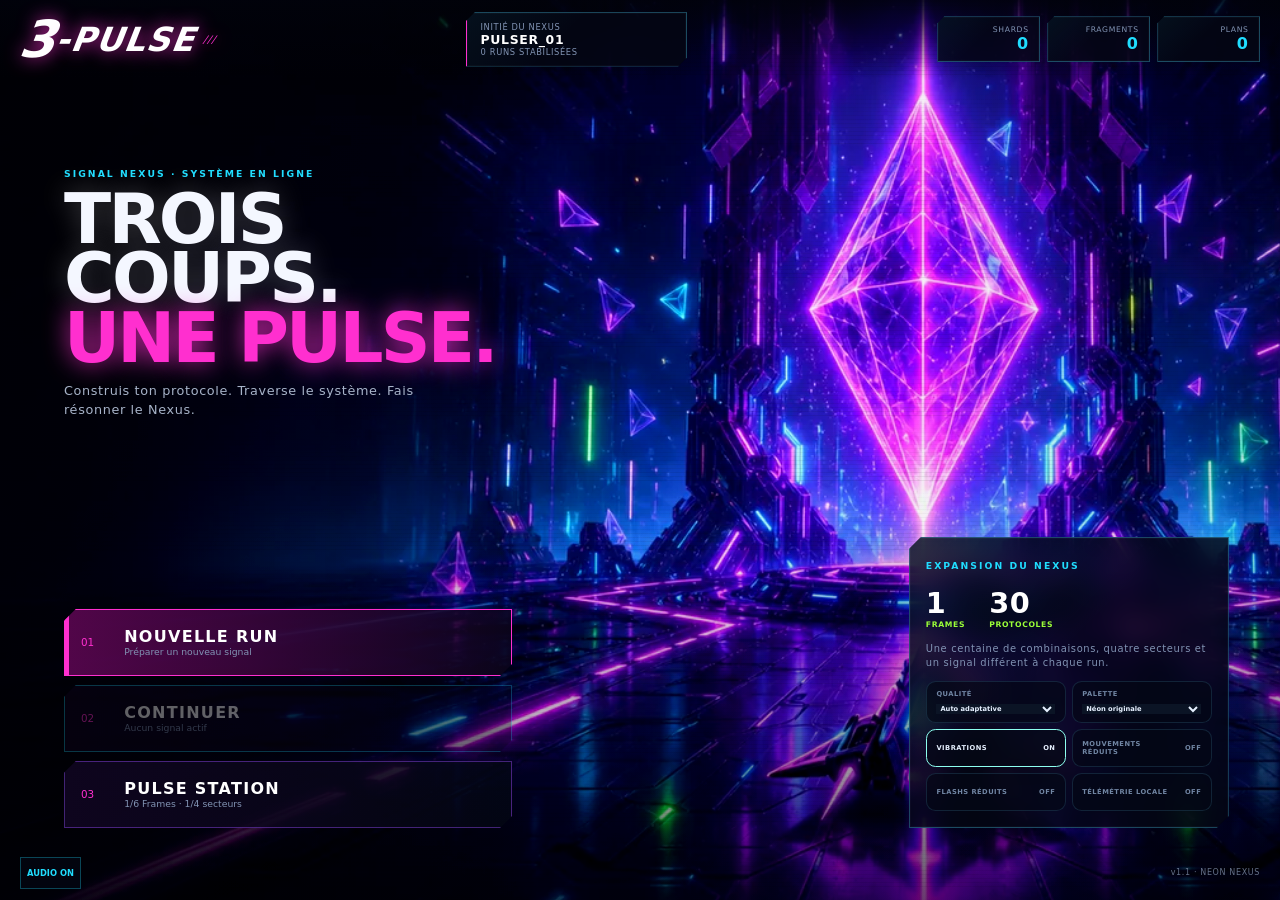
==== index.html @ d47b535e "Deploy from tripulse@80c9ade607ee4b40f01978fc0d1cb08a2b589aee Wfontesd/tripulse@80c9ade607ee4b40f019" ====
<!doctype html>
<html lang="fr">
  <head>
    <meta charset="UTF-8" />
    <meta name="viewport" content="width=device-width, initial-scale=1.0, viewport-fit=cover" />
    <meta name="theme-color" content="#05060f" />
    <meta
      name="description"
      content="3-PULSE, roguelite Match-3 néon où chaque troisième mouvement déclenche une Pulse."
    />
    <link rel="manifest" href="./manifest.webmanifest" />
    <link rel="icon" href="./icons/icon.svg" type="image/svg+xml" />
    <link rel="apple-touch-icon" href="./icons/icon-192.png" />
    <title>3-PULSE</title>
    <style>
      html,
      body {
        margin: 0;
        height: 100%;
        overflow: hidden;
        background: #05060f;
      }
      #app {
        position: fixed;
        inset: 0;
      }
      #app canvas {
        display: block;
      }
      #ui {
        position: fixed;
        inset: 0;
        pointer-events: none;
      }
    </style>
    <script type="module" crossorigin src="./assets/index-xqBdOG-5.js"></script>
    <link rel="stylesheet" crossorigin href="./assets/index-B4pu7iso.css">
  </head>
  <body>
    <div id="app"></div>
    <div id="ui"></div>
  </body>
</html>
---- assets/index-B4pu7iso.css ----
.game-shell{color:#e6f0ff;text-align:center;-webkit-user-select:none;user-select:none;pointer-events:none;flex-direction:column;align-items:center;font-family:Inter,ui-sans-serif,system-ui,sans-serif;display:flex;position:absolute;inset:0}.game-shell:before{z-index:1;background:radial-gradient(circle at 50% 45%, color-mix(in srgb, var(--frame-accent) 18%, transparent), transparent 42%), conic-gradient(from 0deg at 50% 50%, transparent, color-mix(in srgb, var(--frame-accent) 9%, transparent), transparent);content:"";opacity:0;pointer-events:none;position:absolute;inset:0}.game-shell--overdrive:before{opacity:1;animation:4s linear infinite overdrive-field}.game-shell--guardian:after{z-index:1;content:"";pointer-events:none;border:1px solid #ff2fa81f;border-radius:50%;width:min(70vw,48rem);height:min(70vw,48rem);position:absolute;top:50%;left:50%;transform:translate(-50%,-50%);box-shadow:0 0 80px #ff2fa81f,inset 0 0 80px #ff2fa80f}@keyframes overdrive-field{to{transform:rotate(360deg)scale(1.05)}}.game-title{z-index:2;position:absolute;top:clamp(1rem,3vh,2.5rem);right:2rem}.game-title h1{letter-spacing:.24em;text-shadow:0 0 18px #18c8ff,0 0 42px #ff2fa8;margin:0;font-size:clamp(1.65rem,4.2vw,2.8rem)}.game-title p{color:#8aa0c0;letter-spacing:.2em;margin:.35rem 0 0;font-size:clamp(.65rem,1.7vw,.85rem)}.sector-kicker{color:#18c8ff;letter-spacing:.24em;margin-bottom:.2rem;font-size:.58rem;font-weight:700}.game-hud,.game-feedback,.element-legend,.build-panel{z-index:3}.game-hud{box-sizing:border-box;-webkit-backdrop-filter:blur(12px);backdrop-filter:blur(12px);background:#050816c7;border:1px solid #63d2ff3d;border-radius:.9rem;width:min(22rem,100vw - 2.5rem);padding:.7rem .85rem;position:absolute;top:1.25rem;left:1.25rem;box-shadow:0 0 30px #18c8ff14}.run-strip,.submetric-row,.build-panel__title,.overdrive-row{justify-content:space-between;align-items:center;display:flex}.run-strip{color:#8dffef;letter-spacing:.08em;margin-bottom:.55rem;font-size:.58rem;font-weight:800}.metric-grid{grid-template-columns:repeat(3,minmax(0,1fr));gap:.5rem;display:grid}.metric>div,.submetric-row,.overdrive-row{color:#7186a4;letter-spacing:.12em;font-size:.58rem}.metric strong{color:#f4f8ff;font-variant-numeric:tabular-nums;margin-top:.15rem;font-size:clamp(1rem,3vw,1.35rem);display:block}.progress-track{background:#8aa0c02e;border-radius:999px;height:.3rem;margin-top:.45rem;overflow:hidden}.progress-track>div,.overdrive-track>div{border-radius:inherit;height:100%;transition:width .18s ease-out}.charge-bar>div{background:linear-gradient(90deg,#18c8ff,#8dff2f);box-shadow:0 0 16px #18c8ff}.xp-bar{height:.16rem;margin-top:.25rem}.xp-bar>div{background:#bc74ff}.submetric-row{margin-top:.45rem}.overdrive-row{gap:.5rem;margin-top:.45rem}.overdrive-row strong{color:#ff62be;text-align:right;min-width:1.7rem}.overdrive-track{background:#8aa0c02e;border-radius:999px;flex:1;height:.22rem;overflow:hidden}.overdrive-track>div{background:linear-gradient(90deg,#ff2fa8,#ffb12f);box-shadow:0 0 10px #ff2fa8}.pulse-dots{justify-content:flex-end;gap:.35rem;margin-top:.45rem;display:flex}.pulse-dot{background:#8aa0c038;border-radius:999px;width:1.7rem;height:.18rem}.pulse-dot--active{background:#8dffef;box-shadow:0 0 10px #18c8ff}.audio-toggle{color:#7186a4;font:inherit;letter-spacing:.14em;cursor:pointer;pointer-events:auto;background:0 0;border:0;margin:.35rem 0 0 auto;font-size:.58rem;font-weight:700;display:block}.frame-runtime{border-top:1px solid color-mix(in srgb, var(--frame-accent) 28%, transparent);text-align:left;justify-content:space-between;align-items:center;gap:.5rem;margin-top:.5rem;padding-top:.45rem;display:flex}.frame-runtime>div{gap:.12rem;display:grid}.frame-runtime strong{color:var(--frame-accent);letter-spacing:.1em;text-transform:uppercase;font-size:.62rem}.frame-runtime span{color:#7186a4;font-size:.52rem}.frame-runtime button{border:1px solid var(--frame-accent);background:color-mix(in srgb, var(--frame-accent) 10%, transparent);color:#e6f0ff;min-height:2rem;font:inherit;cursor:pointer;pointer-events:auto;border-radius:.5rem;padding:.35rem .55rem;font-size:.52rem;font-weight:800}.frame-runtime button:disabled{color:#596982;cursor:not-allowed;border-color:#7186a433}.build-panel{color:#7186a4;letter-spacing:.08em;text-align:left;-webkit-backdrop-filter:blur(8px);backdrop-filter:blur(8px);background:#05081694;border:1px solid #ff2fa82e;border-radius:.7rem;width:11.5rem;padding:.65rem .8rem;font-size:.58rem;position:absolute;top:9.5rem;right:1.25rem}.build-panel__title{color:#ff62be;font-weight:800}.build-panel p{margin:.55rem 0 0}.build-panel ul{gap:.3rem;max-height:9rem;margin:.55rem 0 0;padding:0;list-style:none;display:grid;overflow:auto}.build-panel li{color:#a9bbd5;text-transform:capitalize;justify-content:space-between;gap:.3rem;display:flex}.element-legend{color:#7186a4;letter-spacing:.08em;text-align:left;-webkit-backdrop-filter:blur(8px);backdrop-filter:blur(8px);background:#05081694;border:1px solid #63d2ff26;border-radius:.7rem;grid-template-columns:repeat(2,auto);gap:.35rem .8rem;padding:.65rem .8rem;font-size:.58rem;display:grid;position:absolute;bottom:1.1rem;right:1.25rem}.element-legend span{align-items:center;gap:.35rem;display:flex}.element-legend i{border-radius:50%;width:.42rem;height:.42rem;box-shadow:0 0 8px}.element-legend b{color:#e6f0ff;text-align:center;min-width:.8rem;font-size:.72rem;display:none}.color-mode--symbols .element-legend i{display:none}.color-mode--symbols .element-legend b{display:inline}.game-feedback{box-sizing:border-box;color:#a9bbd5;letter-spacing:.02em;background:#0508168c;border-radius:.8rem;width:min(90vw,34rem);padding:.75rem 1rem;font-weight:500;position:absolute;bottom:clamp(1.25rem,4vh,3rem)}.game-feedback--terminal{color:#8dff2f;letter-spacing:.08em;background:#070a1beb;font-weight:700}.game-feedback button{color:#e6f0ff;font:inherit;cursor:pointer;pointer-events:auto;background:#18c8ff1f;border:1px solid #18c8ff;border-radius:999px;margin-top:.7rem;padding:.65rem 1.1rem;font-weight:700}.protocol-overlay{z-index:10;pointer-events:auto;background:radial-gradient(circle,#140d30bd,#02040ef0);place-items:center;padding:1.25rem;display:grid;position:absolute;inset:0}.protocol-picker{width:min(58rem,94vw)}.protocol-picker__kicker{color:#8dff2f;letter-spacing:.22em;font-size:.65rem;font-weight:800}.protocol-picker h2{letter-spacing:.08em;text-shadow:0 0 24px #18c8ff80;margin:.45rem 0 0;font-size:clamp(1.8rem,5vw,3.2rem)}.protocol-picker>p{color:#8aa0c0;margin:.55rem 0 1.5rem}.protocol-grid{grid-template-columns:repeat(3,minmax(0,1fr));gap:1rem;display:grid}.protocol-card{color:#e6f0ff;min-height:15rem;font:inherit;text-align:left;cursor:pointer;background:linear-gradient(145deg,#0c1530f7,#070818f7);border:1px solid #18c8ff59;border-radius:1rem;flex-direction:column;align-items:flex-start;padding:1.15rem;transition:transform .16s,border-color .16s,box-shadow .16s;display:flex;position:relative;overflow:hidden}.protocol-card:hover,.protocol-card:focus-visible{border-color:#18c8ff;outline:none;transform:translateY(-.35rem);box-shadow:0 0 32px #18c8ff38}.protocol-card:disabled{color:#596982;cursor:not-allowed;filter:saturate(.25);opacity:.62;border-color:#7186a42e;transform:none}.protocol-card--rare,.protocol-card--legendary{border-color:#bc74ff9e}.protocol-card--legendary{background:linear-gradient(145deg,#361a30fa,#10091cfa)}.protocol-card__rarity{color:#18c8ff;letter-spacing:.2em;text-transform:uppercase;font-size:.58rem;font-weight:800}.protocol-card--rare .protocol-card__rarity,.protocol-card--legendary .protocol-card__rarity{color:#d59bff}.protocol-card>strong{margin-top:.75rem;font-size:1.15rem}.protocol-card__description{color:#b8c7dc;margin-top:.55rem;line-height:1.5}.protocol-card__tags{color:#7186a4;letter-spacing:.1em;text-transform:uppercase;margin-top:auto;padding-top:1rem;font-size:.62rem}.protocol-card__stack{color:#8dffef;letter-spacing:.12em;border-top:1px solid #8aa0c029;width:100%;margin-top:.55rem;padding-top:.55rem;font-size:.62rem;font-weight:800}.route-picker{width:min(48rem,94vw)}.route-line{justify-content:center;gap:.5rem;margin:0 auto 1.25rem;display:flex}.route-step{background:#8aa0c033;border-radius:999px;width:clamp(2rem,7vw,4.5rem);height:.22rem}.route-step--done{background:linear-gradient(90deg,#18c8ff,#8dff2f);box-shadow:0 0 12px #18c8ff8c}.route-grid{grid-template-columns:repeat(2,minmax(0,1fr))}.route-grid:has(>:only-child){grid-template-columns:minmax(16rem,25rem);justify-content:center}.route-card{min-height:13rem}.route-card--elite,.route-card--guardian{background:radial-gradient(circle at 90% 10%,#ff2fa82e,#0000 35%),linear-gradient(145deg,#250f2afa,#070818fa);border-color:#ff2fa8a6}.route-card--event{border-color:#bc74ff9e}.route-card--shop{border-color:#ffb12f9e}.route-card__danger{color:#ff76b9;letter-spacing:.04em;margin-top:.8rem;font-size:.68rem;font-weight:700}.utility-picker{width:min(58rem,94vw)}.utility-card{min-height:11rem}.shop-grid{grid-template-columns:repeat(4,minmax(0,1fr))}.renderer-backend{color:#4a5a75;font-size:.65rem;position:absolute;bottom:.4rem;right:.75rem}.hub-shell{z-index:20;box-sizing:border-box;color:#e6f0ff;pointer-events:auto;background:radial-gradient(circle at 15% 10%,#18c8ff1f,#0000 30%),radial-gradient(circle at 85% 20%,#ff2fa81f,#0000 32%),linear-gradient(145deg,#030712,#09051a 68%,#04111b);padding:clamp(1.25rem,4vw,3.5rem);font-family:Inter,ui-sans-serif,system-ui,sans-serif;position:absolute;inset:0;overflow-y:auto}.hub-stars{opacity:.4;pointer-events:none;background-image:radial-gradient(circle,#fff 0 1px,#0000 1.5px),radial-gradient(circle,#18c8ff 0 1px,#0000 1.5px);background-position:0 0,37px 53px;background-size:89px 89px,127px 127px;position:fixed;inset:0}.hub-header,.hub-summary,.mode-selector,.daily-ranking,.building-grid,.hub-footer{width:min(78rem,100%);margin-inline:auto;position:relative}.mode-selector{grid-template-columns:repeat(3,minmax(0,1fr));gap:.55rem;margin-top:1rem;display:grid}.mode-selector button{color:#e6f0ff;min-height:5.5rem;font:inherit;text-align:left;cursor:pointer;background:#0a071ab8;border:1px solid #bc74ff38;border-radius:.75rem;flex-direction:column;align-items:flex-start;padding:.75rem;display:flex}.mode-selector button[aria-pressed=true]{background:#bc74ff21;border-color:#d59bff;box-shadow:inset 0 -3px #d59bff}.mode-selector span{color:#a778c9;letter-spacing:.09em;font-size:.5rem}.mode-selector strong{margin-top:.35rem;font-size:.92rem}.mode-selector i{color:#8aa0c0;margin-top:auto;font-size:.56rem;font-style:normal}.hub-header{justify-content:space-between;align-items:flex-end;gap:2rem;display:flex}.hub-header h1{letter-spacing:-.04em;text-shadow:0 0 36px #18c8ff61;margin:.35rem 0 0;font-size:clamp(2.5rem,7vw,5.5rem);line-height:.95}.hub-header p{color:#8aa0c0;margin:.8rem 0 0}.hub-wallet{gap:.65rem;display:flex}.hub-wallet>div{text-align:right;-webkit-backdrop-filter:blur(10px);backdrop-filter:blur(10px);background:#050816b8;border:1px solid #63d2ff38;border-radius:.75rem;min-width:6rem;padding:.65rem .8rem}.hub-wallet span{color:#7186a4;letter-spacing:.12em;font-size:.55rem;display:block}.hub-wallet strong{color:#8dffef;margin-top:.2rem;font-size:1.35rem;display:block}.hub-summary{flex-wrap:wrap;gap:.5rem;margin-top:1.5rem;display:flex}.hub-summary span{color:#c9b1df;letter-spacing:.08em;text-transform:uppercase;background:#bc74ff12;border:1px solid #bc74ff33;border-radius:999px;padding:.45rem .75rem;font-size:.65rem;font-weight:700}.sector-selector{grid-template-columns:repeat(4,minmax(0,1fr));gap:.55rem;width:min(78rem,100%);margin:1rem auto 0;display:grid;position:relative}.sector-selector button{color:#e6f0ff;min-height:6.5rem;font:inherit;text-align:left;cursor:pointer;background:#050816b3;border:1px solid #63d2ff29;border-radius:.75rem;flex-direction:column;align-items:flex-start;padding:.75rem;display:flex}.sector-selector button[aria-pressed=true]{background:#8dff2f14;border-color:#8dff2f;box-shadow:0 0 24px #8dff2f17}.sector-selector button:disabled{color:#596982;cursor:not-allowed;filter:saturate(.2)}.sector-selector span{color:#7186a4;letter-spacing:.08em;text-transform:uppercase;font-size:.52rem}.sector-selector strong{margin-top:.45rem;font-size:.85rem}.sector-selector i{color:#d59bff;letter-spacing:.08em;margin-top:auto;font-size:.54rem;font-style:normal;font-weight:700}.frame-selector{grid-template-columns:repeat(6,minmax(0,1fr));gap:.45rem;width:min(78rem,100%);margin:.55rem auto 0;display:grid;position:relative}.frame-selector button{color:#e6f0ff;min-height:5.2rem;font:inherit;text-align:left;cursor:pointer;background:#050816b8;border:1px solid #63d2ff24;border-radius:.7rem;flex-direction:column;align-items:flex-start;padding:.65rem;display:flex}.frame-selector button[aria-pressed=true]{border-color:var(--frame-color);box-shadow:inset 0 -3px var(--frame-color), 0 0 20px color-mix(in srgb, var(--frame-color) 16%, transparent)}.frame-selector button:disabled{color:#596982;cursor:not-allowed;filter:saturate(.15)}.frame-selector span{color:#7186a4;letter-spacing:.06em;text-transform:uppercase;font-size:.48rem}.frame-selector strong{color:var(--frame-color);margin-top:.35rem;font-size:.8rem}.frame-selector i{color:#8aa0c0;margin-top:auto;font-size:.5rem;font-style:normal}.settings-panel{grid-template-columns:repeat(6,minmax(0,1fr));gap:.45rem;width:min(78rem,100%);margin:.55rem auto 0;display:grid;position:relative}.settings-panel label,.settings-panel button{box-sizing:border-box;color:#7186a4;min-height:3.25rem;font:inherit;letter-spacing:.07em;text-align:left;background:#050816ad;border:1px solid #63d2ff24;border-radius:.6rem;flex-direction:column;justify-content:center;gap:.35rem;padding:.5rem .6rem;font-size:.5rem;font-weight:700;display:flex}.settings-panel button{cursor:pointer;flex-direction:row;justify-content:space-between;align-items:center}.settings-panel button[aria-pressed=true]{color:#e6f0ff;border-color:#8dffef}.settings-panel select{color:#e6f0ff;width:100%;font:inherit;background:#0b1425;border:0}.settings-panel input{accent-color:#18c8ff;width:100%}.daily-ranking{box-sizing:border-box;background:#120616a6;border:1px solid #ff477e2e;border-radius:.75rem;align-items:center;gap:1rem;margin-top:.55rem;padding:.7rem .85rem;display:flex}.daily-ranking h2{min-width:11rem;margin:.2rem 0 0;font-size:.95rem}.daily-ranking>p{color:#8aa0c0;margin:0;font-size:.65rem}.daily-ranking ol{flex:1;gap:.45rem;margin:0;padding:0;list-style:none;display:flex;overflow-x:auto}.daily-ranking li{background:#ffffff0a;border-radius:.5rem;gap:.15rem;min-width:8.5rem;padding:.45rem .55rem;font-size:.55rem;display:grid}.daily-ranking li span{color:#8aa0c0}.daily-ranking li i{color:#ff7eab;letter-spacing:.07em;font-size:.48rem;font-style:normal;font-weight:800}.tutorial-overlay{z-index:30;pointer-events:auto;background:#02040ee6;place-items:center;padding:1.25rem;display:grid;position:absolute;inset:0}.tutorial-overlay>section{box-sizing:border-box;text-align:left;background:radial-gradient(circle at 80% 0,#ff2fa829,#0000 35%),#070a1bfa;border:1px solid #63d2ff59;border-radius:1.2rem;width:min(38rem,92vw);padding:clamp(1.2rem,4vw,2.4rem);box-shadow:0 0 70px #18c8ff26}.tutorial-overlay h2{margin:.5rem 0 0;font-size:clamp(1.8rem,6vw,3.2rem);line-height:1}.tutorial-overlay ol{gap:.75rem;margin:1.4rem 0 0;padding:0;list-style:none;display:grid}.tutorial-overlay li{color:#a9bbd5;grid-template-columns:2rem 1fr;align-items:center;gap:.7rem;line-height:1.4;display:grid}.tutorial-overlay li strong{color:#8dffef;border:1px solid #18c8ff;border-radius:50%;place-items:center;width:2rem;height:2rem;display:grid}.tutorial-overlay p{color:#7186a4;font-size:.72rem}.tutorial-overlay button{color:#e6f0ff;width:100%;min-height:3rem;font:inherit;cursor:pointer;background:#8dff2f1a;border:1px solid #8dff2f;border-radius:.65rem;font-weight:800}.reduced-flashes.game-shell--overdrive:before{opacity:.2;animation:none}.reduced-motion *,.reduced-motion:before{transition-duration:.001ms!important;animation:none!important}.building-grid{grid-template-columns:repeat(4,minmax(0,1fr));gap:.8rem;margin-top:1.2rem;display:grid}.building-card{background:linear-gradient(145deg,#0a1026f0,#050714eb);border:1px solid #63d2ff24;border-radius:.9rem;flex-direction:column;min-height:13.5rem;padding:1rem;display:flex;box-shadow:inset 0 1px #ffffff08}.building-card--active{border-color:#8dffef61;box-shadow:0 0 26px #18c8ff14}.building-card__top{color:#7186a4;letter-spacing:.1em;justify-content:space-between;align-items:center;font-size:.55rem;font-weight:700;display:flex}.building-levels{gap:.18rem;display:flex}.building-levels i{background:#8aa0c02e;border-radius:999px;width:.7rem;height:.18rem}.building-levels .building-level--active{background:#8dffef;box-shadow:0 0 8px #18c8ff}.building-card h2{margin:.8rem 0 0;font-size:1rem}.building-card p{color:#8092ad;margin:.45rem 0 0;font-size:.75rem;line-height:1.45}.building-card>strong{color:#d59bff;margin-top:auto;padding-top:.8rem;font-size:.67rem}.building-card button,.hub-footer button{color:#e6f0ff;min-height:2.65rem;font:inherit;letter-spacing:.08em;cursor:pointer;background:#18c8ff1a;border:1px solid #18c8ff;border-radius:.6rem;margin-top:.75rem;font-size:.62rem;font-weight:800}.hub-footer__actions{gap:.5rem;display:flex}.hub-footer .install-button{color:#bceeff;background:#18c8ff1a;border-color:#18c8ff;min-width:10rem}.building-card button:disabled{color:#596982;cursor:not-allowed;border-color:#7186a433}.hub-footer{box-sizing:border-box;color:#8aa0c0;letter-spacing:.08em;background:#070f16c7;border:1px solid #8dff2f33;border-radius:.9rem;justify-content:space-between;align-items:center;gap:1rem;margin-top:1rem;padding:.8rem 1rem;font-size:.65rem;display:flex}.hub-footer button{color:#dfffc1;background:#8dff2f1f;border-color:#8dff2f;min-width:14rem;margin:0}@media (width<=760px){.game-title{left:50%;right:auto;transform:translate(-50%);padding-top:0!important}.game-title h1{font-size:1.55rem}.game-hud{width:min(90vw,22rem);top:4.8rem;left:50%;transform:translate(-50%)}.game-feedback{font-size:.8rem;bottom:.75rem}.element-legend,.build-panel{display:none}.protocol-overlay{overflow-y:auto}.protocol-grid{grid-template-columns:1fr}.protocol-picker{margin:auto;padding:1rem 0}.protocol-card{min-height:10rem}.hub-header,.hub-footer{flex-direction:column;align-items:stretch}.hub-wallet{grid-template-columns:repeat(3,1fr);display:grid}.hub-wallet>div{min-width:0}.building-grid,.mode-selector{grid-template-columns:1fr}.sector-selector,.frame-selector,.settings-panel{grid-template-columns:1fr 1fr}.daily-ranking{flex-direction:column;align-items:stretch}.hub-footer__actions{flex-direction:column}.building-card{min-height:11.5rem}.hub-footer button{width:100%;min-width:0}}@media (height<=600px) and (orientation:landscape){.game-title,.build-panel{display:none}.game-hud{top:.65rem;left:.65rem}.game-feedback{padding:.45rem .75rem;bottom:.5rem}.protocol-overlay{overflow-y:auto}.building-grid{grid-template-columns:repeat(4,minmax(0,1fr))}}@media (prefers-reduced-motion:reduce){*{transition-duration:.001ms!important}}:root{--void:#02030a;--panel:#040714d1;--panel-strong:#060819f0;--cyan:#20ddff;--magenta:#ff2fcf;--violet:#9a4dff;--lime:#9cff38;--amber:#ffb51c;--muted:#8294b4;--line:#50d9ff4d}.nexus-screen{z-index:20;box-sizing:border-box;background:var(--void);color:#f4f7ff;letter-spacing:.04em;pointer-events:auto;font-family:Arial Narrow,Roboto Condensed,Inter,ui-sans-serif,system-ui,sans-serif;position:absolute;inset:0;overflow:hidden}.nexus-screen button,.nexus-screen select,.game-shell button{font-family:inherit}.nexus-backdrop{filter:saturate(1.08)contrast(1.05);background-position:50%;background-size:cover;animation:12s ease-in-out infinite alternate nexus-breathe;position:absolute;inset:0;transform:scale(1.015)}.nexus-backdrop:after{content:"";background:linear-gradient(90deg,#01020ad1,#0000 42%,#01020a1f),linear-gradient(#0000 58%,#01020a94),repeating-linear-gradient(0deg,#0000 0 3px,#00000012 4px);position:absolute;inset:0}.nexus-backdrop--menu{background-image:-webkit-image-set(url(../art/nexus-hall-1280.webp) 1x,url(../art/nexus-hall-1920.webp) 2x);background-image:image-set("../art/nexus-hall-1280.webp" 1x,"../art/nexus-hall-1920.webp" 2x)}.nexus-backdrop--station{background-image:-webkit-image-set(url(../art/pulse-station-1280.webp) 1x,url(../art/pulse-station-1920.webp) 2x);background-image:image-set("../art/pulse-station-1280.webp" 1x,"../art/pulse-station-1920.webp" 2x)}@keyframes nexus-breathe{to{filter:saturate(1.2)contrast(1.08);transform:scale(1.04)}}.nexus-topbar{z-index:3;box-sizing:border-box;min-height:4.8rem;padding:max(.75rem, env(safe-area-inset-top)) max(1.25rem, env(safe-area-inset-right)) .75rem max(1.25rem, env(safe-area-inset-left));background:linear-gradient(#01020be0,#0000);justify-content:space-between;align-items:center;gap:1rem;display:flex;position:absolute;top:0;left:0;right:0}.brand-mark{color:#fff;text-shadow:0 0 18px #ff2fcfcc;align-items:center;font-style:italic;display:flex;transform:skew(-8deg)}.brand-mark strong{font-size:clamp(2rem,4vw,3.5rem);line-height:.8}.brand-mark span{letter-spacing:.03em;font-size:clamp(1.25rem,2.6vw,2.2rem);font-weight:900}.brand-mark i{color:var(--magenta);margin-left:.5rem;font-size:.65rem}.profile-chip,.hud-panel,.resource-strip>div{border:1px solid var(--line);background:linear-gradient(135deg, #20ddff0d, transparent 45%), var(--panel);-webkit-backdrop-filter:blur(12px);backdrop-filter:blur(12px);box-shadow:inset 0 0 0 1px #ffffff06,0 0 28px #0fcdff12}.profile-chip{border-left-color:var(--magenta);clip-path:polygon(9px 0,100% 0,100% calc(100% - 9px),calc(100% - 9px) 100%,0 100%,0 9px);min-width:12rem;padding:.55rem .85rem;display:grid}.profile-chip span,.profile-chip i{color:var(--muted);font-size:.52rem;font-style:normal}.profile-chip strong{color:#fff;font-size:.78rem}.resource-strip,.hub-wallet{gap:.45rem;display:flex}.resource-strip>div{text-align:right;clip-path:polygon(7px 0,100% 0,100% 100%,0 100%,0 7px);min-width:5rem;padding:.5rem .65rem}.resource-strip span{color:var(--muted);font-size:.48rem;display:block}.resource-strip strong{color:var(--cyan);font-size:1rem}.menu-copy{z-index:2;width:min(36vw,34rem);position:absolute;top:18%;left:clamp(1.5rem,5vw,5rem)}.eyebrow,.panel-title{color:var(--cyan);letter-spacing:.22em;font-size:.58rem;font-weight:900}.menu-copy h1{letter-spacing:-.04em;text-shadow:0 0 26px #ffffff3d;margin:.55rem 0;font-size:clamp(2.4rem,5.4vw,5.5rem);line-height:.86}.menu-copy h1 em{color:var(--magenta);text-shadow:0 0 24px #ff2fcfcc;font-style:normal}.menu-copy p{color:#a7b3c9;max-width:26rem;font-size:clamp(.65rem,1vw,.88rem);line-height:1.5}.main-menu{z-index:3;gap:.55rem;width:min(28rem,35vw);display:grid;position:absolute;bottom:clamp(3rem,8vh,6rem);left:clamp(1.5rem,5vw,5rem)}.command-button{color:#fff;text-align:left;clip-path:polygon(12px 0,100% 0,100% calc(100% - 12px),calc(100% - 12px) 100%,0 100%,0 12px);cursor:pointer;background:linear-gradient(90deg,#0f0520f0,#030713bd);border:1px solid #9a4dff6b;grid-template-columns:2rem 1fr;align-content:center;gap:0 .7rem;min-height:4.2rem;padding:.65rem 1rem;transition:transform .16s,box-shadow .16s;display:grid;position:relative;overflow:hidden}.command-button:hover,.command-button:focus-visible{box-shadow:inset 4px 0 var(--magenta), 0 0 28px #ff2fcf4d;outline:0;transform:translate(.35rem)}.command-button--primary{border-color:var(--magenta);box-shadow:inset 4px 0 var(--magenta), 0 0 25px #ff2fcf3d;background:linear-gradient(90deg,#640758d1,#0c051cd1)}.command-button--cyan{border-color:#20ddffa6}.command-button:disabled{opacity:.38;cursor:not-allowed;transform:none}.command-button>span{color:var(--magenta);grid-row:1/3;align-self:center;font-size:.65rem}.command-button strong{letter-spacing:.08em;font-size:1rem}.command-button i{color:var(--muted);font-size:.58rem;font-style:normal}.menu-intel{z-index:3;box-sizing:border-box;clip-path:polygon(12px 0,100% 0,100% calc(100% - 12px),calc(100% - 12px) 100%,0 100%,0 12px);width:min(20rem,25vw);padding:1rem;position:absolute;bottom:clamp(3rem,8vh,6rem);right:clamp(1.5rem,4vw,4rem)}.intel-numbers{gap:1.5rem;margin:.8rem 0;display:flex}.intel-numbers strong{color:#fff;font-size:1.8rem}.intel-numbers i{color:var(--lime);font-size:.48rem;font-style:normal;display:block}.menu-intel>p{color:var(--muted);font-size:.62rem;line-height:1.45}.settings-panel--compact{grid-template-columns:1fr 1fr;gap:.35rem;width:100%;margin:.7rem 0 0;display:grid}.settings-panel--compact label,.settings-panel--compact button{min-height:2.4rem;font-size:.42rem}.settings-panel--compact label:nth-of-type(n+3){display:none}.menu-footer{z-index:3;align-items:center;gap:.45rem;display:flex;position:absolute;bottom:.7rem;left:1.25rem;right:1.25rem}.menu-footer button,.back-command{min-height:2rem;color:var(--cyan);cursor:pointer;background:#030612bf;border:1px solid #20ddff4d;font-size:.52rem;font-weight:800}.menu-footer span{color:#65718a;margin-left:auto;font-size:.5rem}.confirm-overlay{z-index:20;-webkit-backdrop-filter:blur(8px);backdrop-filter:blur(8px);background:#01020ad6;place-items:center;display:grid;position:absolute;inset:0}.confirm-overlay section{width:min(28rem,88vw);padding:1.4rem}.confirm-overlay h2{margin:.5rem 0}.confirm-overlay p{color:var(--muted)}.confirm-overlay section>div{justify-content:flex-end;gap:.5rem;display:flex}.confirm-overlay button{border:1px solid var(--cyan);color:#fff;background:#071223;padding:.65rem .9rem}.confirm-overlay .danger-button{border-color:var(--magenta);background:#ff2fcf26}.prepare-screen{background:radial-gradient(circle at 50% 48%,#20ddff1c,#0000 34%),radial-gradient(circle at 78% 70%,#ff2fcf14,#0000 30%),#02040d}.prepare-grid{opacity:.22;background-image:linear-gradient(#20ddff1f 1px,#0000 1px),linear-gradient(90deg,#20ddff1f 1px,#0000 1px);background-size:42px 42px;position:absolute;inset:0;transform:perspective(500px)rotateX(55deg)scale(1.5)translateY(17%)}.screen-heading{text-align:center}.screen-heading span{color:var(--magenta);letter-spacing:.16em;font-size:.52rem}.screen-heading h1{letter-spacing:.11em;margin:0;font-size:1.3rem}.back-command{min-width:6rem}.prepare-panel,.sector-hologram{z-index:2;box-sizing:border-box;padding:.85rem;position:absolute;top:5.5rem;bottom:5.3rem}.prepare-frames{width:22%;left:1.2rem}.prepare-loadout{width:22%;right:1.2rem}.sector-hologram{width:51%;left:24.5%}.frame-stack{gap:.4rem;margin-top:.65rem;display:grid}.frame-stack button{color:#fff;text-align:left;cursor:pointer;background:#020714c2;border:1px solid #20ddff33;align-items:center;gap:.55rem;min-height:3.75rem;padding:.45rem;display:flex}.frame-stack button[aria-pressed=true]{border-color:var(--frame-color);box-shadow:inset 3px 0 var(--frame-color), 0 0 18px color-mix(in srgb, var(--frame-color) 25%, transparent)}.frame-stack button:disabled{opacity:.3;cursor:not-allowed}.frame-glyph{color:var(--frame-color,var(--magenta));text-shadow:0 0 12px;font-size:1.8rem}.frame-stack button>span:last-child{display:grid}.frame-stack strong{color:var(--frame-color);text-transform:uppercase;font-size:.7rem}.frame-stack i{color:var(--muted);font-size:.48rem;font-style:normal}.sector-map-header{display:grid}.sector-map-header>strong{color:#fff;margin-top:.3rem;font-size:1.1rem}.sector-map-header>i{color:var(--muted);font-size:.52rem;font-style:normal}.node-network{background:radial-gradient(circle at 50% 45%,#20ddff2e,#0000 8%),radial-gradient(#4b27a02e,#0000 58%);height:calc(100% - 7rem);min-height:13rem;margin-top:.5rem;position:relative;overflow:hidden}.node-network:before{background:linear-gradient(90deg, var(--magenta), var(--cyan), var(--amber), var(--magenta));width:76%;height:2px;box-shadow:0 0 12px var(--cyan);content:"";position:absolute;top:50%;left:12%;transform:rotate(-6deg)}.map-node{border:2px solid var(--cyan);color:#fff;clip-path:polygon(25% 0,75% 0,100% 50%,75% 100%,25% 100%,0 50%);width:2.8rem;height:2.8rem;filter:drop-shadow(0 0 8px var(--cyan));background:#061326;place-items:center;font-weight:900;display:grid;position:absolute;top:45%;left:7%}.map-node:nth-of-type(2){top:24%;left:18%}.map-node:nth-of-type(3){top:65%;left:29%}.map-node:nth-of-type(4){top:32%;left:40%}.map-node:nth-of-type(5){top:66%;left:51%}.map-node:nth-of-type(6){top:22%;left:62%}.map-node:nth-of-type(7){top:55%;left:73%}.map-node:nth-of-type(8){top:38%;left:84%}.map-node--elite,.map-node--guardian{border-color:var(--magenta);filter:drop-shadow(0 0 8px var(--magenta))}.map-node--event{border-color:var(--violet)}.map-node--shop{border-color:var(--amber)}.network-core{color:#20ddff40;letter-spacing:.2em;font-size:2rem;font-weight:900;position:absolute;top:41%;left:44%}.sector-tabs{grid-template-columns:repeat(4,1fr);gap:.35rem;display:grid}.sector-tabs button,.mode-stack button{min-height:2.3rem;color:var(--muted);cursor:pointer;background:#020714d1;border:1px solid #20ddff2e;font-size:.48rem}.sector-tabs button[aria-pressed=true],.mode-stack button[aria-pressed=true]{border-color:var(--magenta);color:#fff;box-shadow:inset 0 -2px var(--magenta)}.sector-tabs button:disabled{opacity:.24}.loadout-card{background:#020714c7;border:1px solid #20ddff3d;align-items:center;gap:.65rem;min-height:4.2rem;margin-top:.55rem;padding:.55rem;display:flex}.loadout-card>span{color:var(--cyan);font-size:1.6rem}.loadout-card>div{display:grid}.loadout-card strong{color:#fff;font-size:.68rem}.loadout-card i{color:var(--muted);font-size:.48rem;font-style:normal;line-height:1.3}.loadout-card--frame{border-color:var(--frame-color)}.mode-stack{grid-template-columns:repeat(3,1fr);gap:.3rem;margin-top:.65rem;display:grid}.mode-stack button{padding:.25rem;display:grid}.mode-stack button strong{font-size:.52rem}.mode-stack button span{font-size:.38rem}.prepare-footer{z-index:3;justify-content:space-between;align-items:center;display:flex;position:absolute;bottom:.8rem;left:1.2rem;right:1.2rem}.prepare-footer>div{align-items:center;gap:1rem;display:flex}.prepare-footer span{color:var(--muted);font-size:.55rem}.prepare-footer button{border:1px solid var(--cyan);color:#fff;cursor:pointer;background:#050f20e0;min-height:3.2rem;padding:.6rem 1.2rem;font-weight:900}.prepare-footer .launch-button{border-color:var(--magenta);background:linear-gradient(90deg,#630553f0,#26052ff0);min-width:17rem;font-size:.9rem;box-shadow:0 0 28px #ff2fcf5c,inset 0 0 18px #ff2fcf33}.hub-shell.nexus-screen{background:#02030a;padding:1.1rem 1.4rem;overflow:hidden}.hub-shell .nexus-backdrop{z-index:0}.hub-shell .nexus-backdrop:after{background:linear-gradient(90deg,#01020ac2,#0000 27% 73%,#01020ac2),linear-gradient(#0000 62%,#01020ab3)}.hub-header{z-index:3;align-items:flex-start;width:100%}.hub-header h1{text-transform:uppercase;font-size:clamp(2rem,4vw,3.7rem)}.hub-header p{margin-top:.3rem;font-size:.65rem}.hub-header .back-command{margin-right:.75rem}.hub-wallet>div{border-radius:0;min-width:4.8rem;padding:.45rem .55rem}.hub-wallet strong{font-size:1rem}.hub-summary{z-index:4;width:12rem;margin:0;display:grid;position:absolute;top:6.3rem;left:1.4rem}.hub-summary span{background:#030612d1;border-radius:0}.station-map{z-index:3;position:absolute;inset:7rem 13rem 5rem}.station-core{border:1px solid var(--magenta);text-align:center;background:#14021ed1;padding:.5rem 1rem;display:grid;position:absolute;top:43%;left:50%;transform:translate(-50%,-50%);box-shadow:0 0 24px #ff2fcf80}.station-core span{color:#fff;font-weight:900}.station-core strong{color:var(--magenta);font-size:.55rem}.station-node{text-align:center;background:#020612d6;border:1px solid #20ddff5c;width:clamp(7.8rem,10vw,11rem);padding:.5rem;position:absolute;top:8%;left:50%;transform:translate(-50%,-50%);box-shadow:0 0 16px #20ddff1f}.station-node:nth-of-type(2){top:17%;left:79%}.station-node:nth-of-type(3){top:43%;left:91%}.station-node:nth-of-type(4){top:75%;left:79%}.station-node:nth-of-type(5){top:86%;left:50%}.station-node:nth-of-type(6){top:75%;left:21%}.station-node:nth-of-type(7){top:43%;left:9%}.station-node:nth-of-type(8){top:17%;left:21%}.station-node--active{border-color:var(--magenta);box-shadow:0 0 20px #ff2fcf33}.station-node h2{color:#fff;text-transform:uppercase;margin:.15rem 0;font-size:.65rem}.station-node p{color:var(--muted);margin:0;font-size:.42rem}.station-node__level{color:var(--cyan);font-size:.44rem}.station-node button{color:#fff;cursor:pointer;background:#20ddff14;border:1px solid #20ddff66;width:100%;min-height:1.7rem;margin-top:.35rem;font-size:.4rem}.station-node button:disabled{opacity:.4;cursor:not-allowed}.hub-shell>.settings-panel{z-index:4;grid-template-columns:1fr;width:11.5rem;margin:0;display:grid;position:absolute;top:10.7rem;right:1.4rem}.hub-shell>.settings-panel label,.hub-shell>.settings-panel button{background:#020612d6;min-height:2.5rem}.daily-ranking{z-index:4;box-sizing:border-box;border-radius:0;flex-direction:column;align-items:stretch;width:11.5rem;margin:0;position:absolute;bottom:4.5rem;right:1.4rem}.daily-ranking h2{min-width:0}.daily-ranking ol{max-height:7rem;display:grid}.hub-footer{z-index:5;border-radius:0;width:auto;margin:0;position:absolute;bottom:.7rem;left:1.4rem;right:1.4rem}.game-shell{font-family:Arial Narrow,Roboto Condensed,Inter,ui-sans-serif,system-ui,sans-serif}.game-shell:after{z-index:1;content:"";pointer-events:none;background:linear-gradient(90deg,#0305126b,#0000 28% 72%,#0305126b),repeating-linear-gradient(0deg,#0000 0 3px,#0000000b 4px);border:1px solid #20ddff29;position:absolute;inset:0}.game-title{z-index:4;clip-path:polygon(12px 0,calc(100% - 12px) 0,100% 50%,calc(100% - 12px) 100%,12px 100%,0 50%);background:#020511c7;border:1px solid #20ddff47;padding:.45rem 2rem;top:.65rem;right:50%;transform:translate(50%)}.game-title h1{display:none}.game-title p{margin-top:.1rem;font-size:.5rem}.sector-kicker{margin:0;font-size:.52rem}.hud-menu-button{border:1px solid var(--magenta);color:#fff;pointer-events:auto;background:#14031cd1;min-height:2.2rem;font-size:.5rem;position:fixed;top:.75rem;right:.75rem}.game-hud{clip-path:polygon(10px 0,100% 0,100% calc(100% - 10px),calc(100% - 10px) 100%,0 100%,0 10px);background:#030612c7;border-color:#ff2fcf5c;border-radius:0;width:min(18.5rem,24vw);top:4.8rem;left:.75rem}.metric strong{font-size:clamp(1rem,2.5vw,1.8rem)}.build-panel{background:#030612c7;border-color:#20ddff4d;border-radius:0;width:min(17rem,22vw);top:4.8rem;right:.75rem}.build-panel ul{max-height:16rem}.element-legend{background:#030612c7;border-radius:0;bottom:.75rem;right:.75rem}.game-feedback{z-index:4;clip-path:polygon(10px 0,calc(100% - 10px) 0,100% 50%,calc(100% - 10px) 100%,10px 100%,0 50%);background:#020511d6;border:1px solid #20ddff2e;border-radius:0;bottom:.65rem}.protocol-overlay,.tutorial-overlay{background:radial-gradient(circle,#63147752,#0000 38%),#01020aed}.protocol-card,.tutorial-overlay>section{clip-path:polygon(12px 0,100% 0,100% calc(100% - 12px),calc(100% - 12px) 100%,0 100%,0 12px);border-radius:0}@media (height<=620px) and (orientation:landscape){.nexus-topbar{min-height:3.7rem;padding-block:.45rem}.brand-mark strong{font-size:2rem}.brand-mark span{font-size:1.3rem}.profile-chip{min-width:9rem;padding:.35rem .55rem}.resource-strip>div{min-width:3.9rem;padding:.35rem}.menu-copy{width:34vw;top:15%}.menu-copy h1{font-size:clamp(2rem,5vw,3.4rem)}.menu-copy p{display:none}.main-menu{gap:.35rem;width:32vw;bottom:2.5rem}.command-button{min-height:3.35rem;padding-block:.35rem}.menu-intel{width:24vw;padding:.7rem;bottom:2.5rem;right:1rem}.intel-numbers,.menu-intel>p{margin:.35rem 0}.prepare-panel,.sector-hologram{top:4.2rem;bottom:4.1rem}.prepare-frames{left:.65rem}.prepare-loadout{right:.65rem}.frame-stack{gap:.25rem;margin-top:.35rem}.frame-stack button{min-height:2.35rem;padding:.2rem}.frame-stack .frame-glyph{font-size:1.25rem}.loadout-card{min-height:3.1rem;margin-top:.3rem;padding:.3rem}.node-network{height:calc(100% - 5.8rem);min-height:9rem}.prepare-footer{bottom:.4rem}.prepare-footer button{min-height:2.65rem}.station-map{inset:5rem 11rem 4rem}.hub-summary{top:4.8rem}.hub-shell>.settings-panel{top:7.7rem}.hub-shell>.settings-panel label,.hub-shell>.settings-panel button{min-height:2rem}.daily-ranking{bottom:3.5rem}.game-title{display:block;top:.35rem}.game-hud{width:22vw;padding:.45rem;top:3.7rem}.game-hud .run-strip{text-align:left;grid-template-columns:1fr auto;gap:.15rem;font-size:.45rem;display:grid}.game-hud .run-strip span:last-child{grid-column:1/3}.build-panel{width:20vw;display:block;top:3.7rem}.game-feedback{bottom:.35rem}}.fx-layer{z-index:15;pointer-events:none;position:absolute;inset:0;overflow:hidden}.fx-pop{color:#eaf6ff;letter-spacing:.06em;text-shadow:0 0 12px #20ddffcc,0 2px 6px #000000d9;white-space:nowrap;font-family:Arial Narrow,Roboto Condensed,Inter,ui-sans-serif,system-ui,sans-serif;font-size:1rem;font-weight:900;animation:.9s ease-out forwards fx-pop-rise;position:absolute;transform:translate(-50%,-50%)}.fx-pop--score{font-size:1.08rem}.fx-pop--cascade{color:#ffb51c;text-shadow:0 0 16px #ffb51ce6,0 2px 6px #000000d9;font-size:1.35rem;animation:1.05s ease-out forwards fx-pop-punch}.fx-pop--special{color:#ff2fcf;text-shadow:0 0 14px #ff2fcfe6,0 2px 6px #000000d9;font-size:1.05rem;animation:1s ease-out forwards fx-pop-punch}.fx-pop--pulse{color:#8dff2f;text-shadow:0 0 22px #8dff2ff2,0 3px 10px #000000e6;font-size:clamp(1.6rem,5vw,2.6rem);animation:1.25s ease-out forwards fx-pop-punch}.fx-pop--info{color:#b6c6e2;animation:1.2s ease-out forwards fx-pop-rise}@keyframes fx-pop-rise{0%{opacity:0;transform:translate(-50%,-30%)scale(.72)}14%{opacity:1;transform:translate(-50%,-55%)scale(1.06)}to{opacity:0;transform:translate(-50%,-180%)scale(.96)}}@keyframes fx-pop-punch{0%{opacity:0;transform:translate(-50%,-50%)scale(.4)}16%{opacity:1;transform:translate(-50%,-50%)scale(1.22)}30%{transform:translate(-50%,-50%)scale(1)}78%{opacity:1}to{opacity:0;transform:translate(-50%,-95%)scale(1.04)}}.pulse-warning{color:#c9ff8f;letter-spacing:.12em;text-align:center;background:#8dff2f24;border:1px solid #8dff2f8c;border-radius:.45rem;margin-top:.4rem;padding:.3rem .5rem;font-size:.62rem;font-weight:800;animation:.9s ease-in-out infinite pulse-warning-blink}.pulse-count--imminent{color:#8dff2f;font-weight:800}.pulse-dots--imminent .pulse-dot--active{box-shadow:0 0 10px #8dff2fe6}@keyframes pulse-warning-blink{50%{background:#8dff2f47;border-color:#8dff2f}}.reduced-flashes .pulse-warning{animation:none}.metric-value{animation:.32s ease-out metric-pop;display:inline-block}@keyframes metric-pop{0%{color:#fff;transform:scale(1.32)}to{transform:scale(1)}}.game-shell button:not(:disabled):active,.nexus-screen button:not(:disabled):active{transform:scale(.96)}.protocol-card__header{justify-content:space-between;align-items:center;gap:.4rem;width:100%;display:flex}.protocol-card__synergy{color:#20ddff;letter-spacing:.1em;text-shadow:0 0 8px #20ddffb3;font-size:.58rem;font-weight:800}.protocol-card--uncommon{border-color:#8dff2f80}.protocol-card--uncommon .protocol-card__rarity{color:#9cff38}.protocol-card--rare{box-shadow:inset 0 0 18px #bc74ff24}.protocol-card--legendary{border-color:#ffb51cb8;animation:1.7s ease-in-out infinite legendary-glow;box-shadow:inset 0 0 24px #ffb51c2e}.protocol-card--legendary .protocol-card__rarity{color:#ffb51c}@keyframes legendary-glow{50%{box-shadow:inset 0 0 34px #ffb51c57}}.reduced-flashes .protocol-card--legendary{animation:none}.utility-card__icon{color:var(--cyan);text-shadow:0 0 12px #20ddffa6;font-size:1.6rem;line-height:1}.protocol-reroll{color:var(--muted);letter-spacing:.1em;justify-content:space-between;align-items:center;gap:.8rem;margin-top:.9rem;font-size:.66rem;display:flex}.reroll-button{border:1px solid var(--amber);color:#ffe2a6;min-height:2.75rem;font:inherit;letter-spacing:.1em;cursor:pointer;background:#ffb51c1f;border-radius:.6rem;padding:.4rem 1.1rem;font-size:.72rem;font-weight:800}.reroll-button:disabled{color:#596982;cursor:not-allowed;background:0 0;border-color:#7186a44d}@media (orientation:portrait){.nexus-screen{padding:.8rem .8rem 1.6rem;display:block;overflow-y:auto}.nexus-backdrop,.prepare-grid,.confirm-overlay{position:fixed}.nexus-topbar,.menu-copy,.main-menu,.menu-intel,.menu-footer,.prepare-panel,.sector-hologram,.prepare-footer,.hub-header,.hub-summary,.station-map,.hub-shell>.settings-panel,.daily-ranking,.hub-footer{width:auto;position:static;transform:none}.nexus-topbar{flex-wrap:wrap;gap:.6rem;min-height:0;padding:.4rem 0}.menu-copy{text-align:center;margin-top:1.1rem}.menu-copy h1{font-size:clamp(2.1rem,11vw,3.2rem)}.main-menu,.menu-intel{margin-top:1rem}.menu-footer{margin-top:1.2rem}.prepare-panel,.sector-hologram{margin-top:.8rem}.node-network{height:13rem;min-height:0}.prepare-footer{flex-wrap:wrap;gap:.6rem;margin-top:.9rem}.hub-summary{grid-template-columns:1fr 1fr;margin-top:.9rem;display:grid}.station-map{grid-template-columns:repeat(auto-fill,minmax(9.5rem,1fr));gap:.6rem;margin-top:.9rem;display:grid}.station-core{grid-column:1/-1;position:static;transform:none}.station-node{width:auto;position:static;transform:none}.hub-shell>.settings-panel{grid-template-columns:1fr 1fr;margin-top:.9rem;display:grid}.daily-ranking,.hub-footer{margin-top:.9rem}}@media (orientation:portrait) and (width<=760px){.game-title{white-space:nowrap;width:max-content;max-width:94vw;padding:.3rem 1.3rem;top:.4rem}.game-title h1{font-size:1.2rem}.game-title p{display:none}.game-hud{background:#020511ad;width:min(94vw,24rem);padding:.5rem .6rem;top:3.4rem}.game-hud .audio-toggle{display:none}.hud-menu-button{min-width:2.75rem;min-height:2.75rem}.game-feedback{bottom:max(.6rem, env(safe-area-inset-bottom));box-sizing:border-box;width:min(94vw,24rem)}}
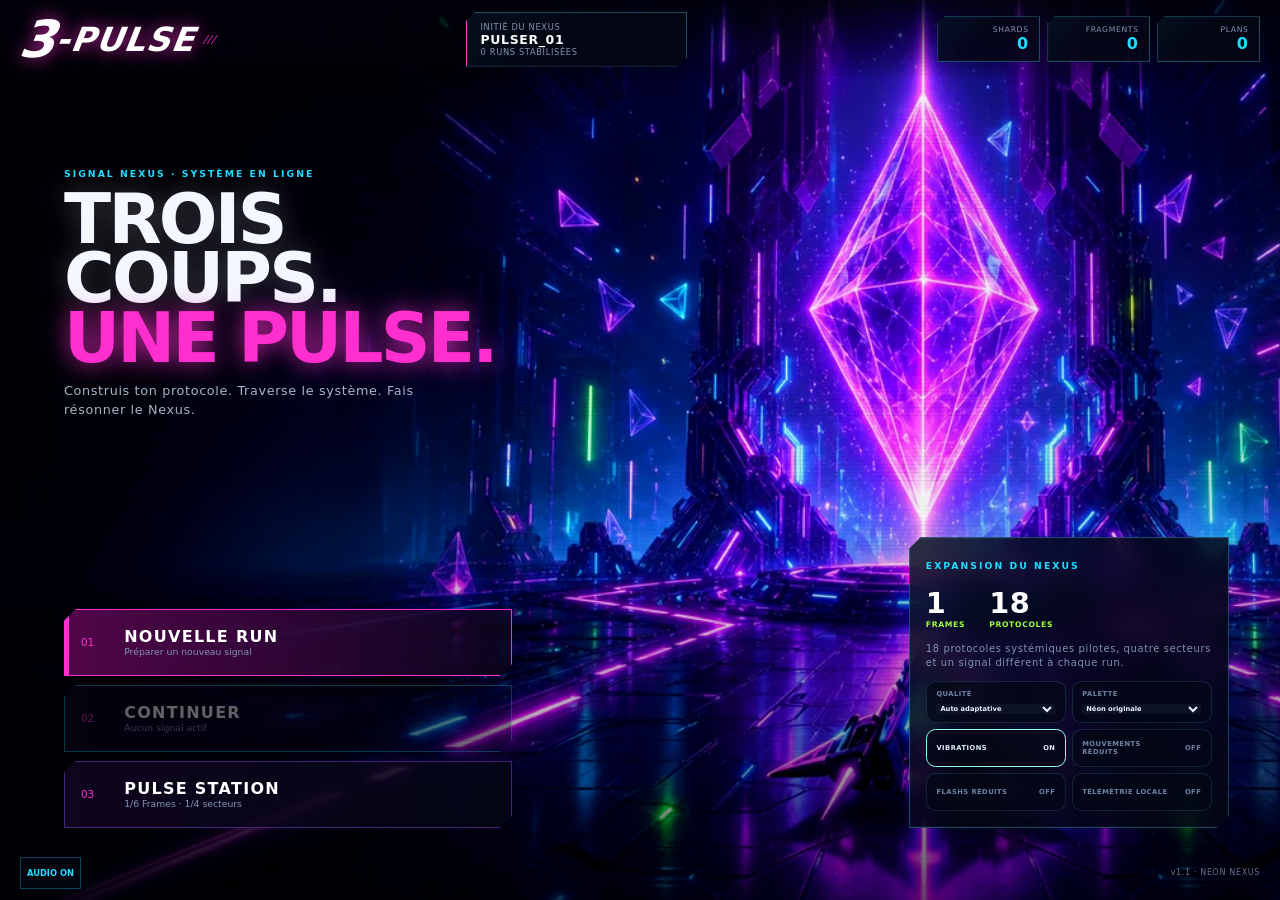
==== commit e4675842: "Deploy from tripulse@6dcb1231f16e7b936a9a096ee37d126ad1883b4f Wfontesd/tripulse@6dcb1231f16e7b936a9a" ====
--- a/index.html
+++ b/index.html
@@ -33,8 +33,8 @@
         pointer-events: none;
       }
     </style>
-    <script type="module" crossorigin src="./assets/index-xqBdOG-5.js"></script>
-    <link rel="stylesheet" crossorigin href="./assets/index-B4pu7iso.css">
+    <script type="module" crossorigin src="./assets/index-BojCLcwU.js"></script>
+    <link rel="stylesheet" crossorigin href="./assets/index-CJHq9nIz.css">
   </head>
   <body>
     <div id="app"></div>
--- a/assets/index-CJHq9nIz.css
+++ b/assets/index-CJHq9nIz.css
@@ -0,0 +1 @@
+.game-shell{color:#e6f0ff;text-align:center;-webkit-user-select:none;user-select:none;pointer-events:none;flex-direction:column;align-items:center;font-family:Inter,ui-sans-serif,system-ui,sans-serif;display:flex;position:absolute;inset:0}.game-shell:before{z-index:1;background:radial-gradient(circle at 50% 45%, color-mix(in srgb, var(--frame-accent) 18%, transparent), transparent 42%), conic-gradient(from 0deg at 50% 50%, transparent, color-mix(in srgb, var(--frame-accent) 9%, transparent), transparent);content:"";opacity:0;pointer-events:none;position:absolute;inset:0}.game-shell--overdrive:before{opacity:1;animation:4s linear infinite overdrive-field}.game-shell--guardian:after{z-index:1;content:"";pointer-events:none;border:1px solid #ff2fa81f;border-radius:50%;width:min(70vw,48rem);height:min(70vw,48rem);position:absolute;top:50%;left:50%;transform:translate(-50%,-50%);box-shadow:0 0 80px #ff2fa81f,inset 0 0 80px #ff2fa80f}@keyframes overdrive-field{to{transform:rotate(360deg)scale(1.05)}}.game-title{z-index:2;position:absolute;top:clamp(1rem,3vh,2.5rem);right:2rem}.game-title h1{letter-spacing:.24em;text-shadow:0 0 18px #18c8ff,0 0 42px #ff2fa8;margin:0;font-size:clamp(1.65rem,4.2vw,2.8rem)}.game-title p{color:#8aa0c0;letter-spacing:.2em;margin:.35rem 0 0;font-size:clamp(.65rem,1.7vw,.85rem)}.sector-kicker{color:#18c8ff;letter-spacing:.24em;margin-bottom:.2rem;font-size:.58rem;font-weight:700}.game-hud,.game-feedback,.element-legend,.build-panel{z-index:3}.game-hud{box-sizing:border-box;-webkit-backdrop-filter:blur(12px);backdrop-filter:blur(12px);background:#050816c7;border:1px solid #63d2ff3d;border-radius:.9rem;width:min(22rem,100vw - 2.5rem);padding:.7rem .85rem;position:absolute;top:1.25rem;left:1.25rem;box-shadow:0 0 30px #18c8ff14}.run-strip,.submetric-row,.build-panel__title,.overdrive-row{justify-content:space-between;align-items:center;display:flex}.run-strip{color:#8dffef;letter-spacing:.08em;margin-bottom:.55rem;font-size:.58rem;font-weight:800}.metric-grid{grid-template-columns:repeat(3,minmax(0,1fr));gap:.5rem;display:grid}.metric>div,.submetric-row,.overdrive-row{color:#7186a4;letter-spacing:.12em;font-size:.58rem}.metric strong{color:#f4f8ff;font-variant-numeric:tabular-nums;margin-top:.15rem;font-size:clamp(1rem,3vw,1.35rem);display:block}.progress-track{background:#8aa0c02e;border-radius:999px;height:.3rem;margin-top:.45rem;overflow:hidden}.progress-track>div,.overdrive-track>div{border-radius:inherit;height:100%;transition:width .18s ease-out}.charge-bar>div{background:linear-gradient(90deg,#18c8ff,#8dff2f);box-shadow:0 0 16px #18c8ff}.xp-bar{height:.16rem;margin-top:.25rem}.xp-bar>div{background:#bc74ff}.submetric-row{margin-top:.45rem}.overdrive-row{gap:.5rem;margin-top:.45rem}.overdrive-row strong{color:#ff62be;text-align:right;min-width:1.7rem}.overdrive-track{background:#8aa0c02e;border-radius:999px;flex:1;height:.22rem;overflow:hidden}.overdrive-track>div{background:linear-gradient(90deg,#ff2fa8,#ffb12f);box-shadow:0 0 10px #ff2fa8}.pulse-dots{justify-content:flex-end;gap:.35rem;margin-top:.45rem;display:flex}.pulse-dot{background:#8aa0c038;border-radius:999px;width:1.7rem;height:.18rem}.pulse-dot--active{background:#8dffef;box-shadow:0 0 10px #18c8ff}.audio-toggle{color:#7186a4;font:inherit;letter-spacing:.14em;cursor:pointer;pointer-events:auto;background:0 0;border:0;margin:.35rem 0 0 auto;font-size:.58rem;font-weight:700;display:block}.frame-runtime{border-top:1px solid color-mix(in srgb, var(--frame-accent) 28%, transparent);text-align:left;justify-content:space-between;align-items:center;gap:.5rem;margin-top:.5rem;padding-top:.45rem;display:flex}.frame-runtime>div{gap:.12rem;display:grid}.frame-runtime strong{color:var(--frame-accent);letter-spacing:.1em;text-transform:uppercase;font-size:.62rem}.frame-runtime span{color:#7186a4;font-size:.52rem}.frame-runtime button{border:1px solid var(--frame-accent);background:color-mix(in srgb, var(--frame-accent) 10%, transparent);color:#e6f0ff;min-height:2rem;font:inherit;cursor:pointer;pointer-events:auto;border-radius:.5rem;padding:.35rem .55rem;font-size:.52rem;font-weight:800}.frame-runtime button:disabled{color:#596982;cursor:not-allowed;border-color:#7186a433}.build-panel{color:#7186a4;letter-spacing:.08em;text-align:left;-webkit-backdrop-filter:blur(8px);backdrop-filter:blur(8px);background:#05081694;border:1px solid #ff2fa82e;border-radius:.7rem;width:11.5rem;padding:.65rem .8rem;font-size:.58rem;position:absolute;top:9.5rem;right:1.25rem}.build-panel__title{color:#ff62be;font-weight:800}.build-panel p{margin:.55rem 0 0}.build-panel ul{gap:.3rem;max-height:9rem;margin:.55rem 0 0;padding:0;list-style:none;display:grid;overflow:auto}.build-panel li{color:#a9bbd5;text-transform:capitalize;justify-content:space-between;gap:.3rem;display:flex}.element-legend{color:#7186a4;letter-spacing:.08em;text-align:left;-webkit-backdrop-filter:blur(8px);backdrop-filter:blur(8px);background:#05081694;border:1px solid #63d2ff26;border-radius:.7rem;grid-template-columns:repeat(2,auto);gap:.35rem .8rem;padding:.65rem .8rem;font-size:.58rem;display:grid;position:absolute;bottom:1.1rem;right:1.25rem}.element-legend span{align-items:center;gap:.35rem;display:flex}.element-legend i{border-radius:50%;width:.42rem;height:.42rem;box-shadow:0 0 8px}.element-legend b{color:#e6f0ff;text-align:center;min-width:.8rem;font-size:.72rem;display:none}.color-mode--symbols .element-legend i{display:none}.color-mode--symbols .element-legend b{display:inline}.game-feedback{box-sizing:border-box;color:#a9bbd5;letter-spacing:.02em;background:#0508168c;border-radius:.8rem;width:min(90vw,34rem);padding:.75rem 1rem;font-weight:500;position:absolute;bottom:clamp(1.25rem,4vh,3rem)}.game-feedback--terminal{color:#8dff2f;letter-spacing:.08em;background:#070a1beb;font-weight:700}.game-feedback button{color:#e6f0ff;font:inherit;cursor:pointer;pointer-events:auto;background:#18c8ff1f;border:1px solid #18c8ff;border-radius:999px;margin-top:.7rem;padding:.65rem 1.1rem;font-weight:700}.protocol-overlay{z-index:10;pointer-events:auto;background:radial-gradient(circle,#140d30bd,#02040ef0);place-items:center;padding:1.25rem;display:grid;position:absolute;inset:0}.protocol-picker{width:min(58rem,94vw)}.protocol-picker__kicker{color:#8dff2f;letter-spacing:.22em;font-size:.65rem;font-weight:800}.protocol-picker h2{letter-spacing:.08em;text-shadow:0 0 24px #18c8ff80;margin:.45rem 0 0;font-size:clamp(1.8rem,5vw,3.2rem)}.protocol-picker>p{color:#8aa0c0;margin:.55rem 0 1.5rem}.protocol-grid{grid-template-columns:repeat(3,minmax(0,1fr));gap:1rem;display:grid}.protocol-card{color:#e6f0ff;min-height:15rem;font:inherit;text-align:left;cursor:pointer;background:linear-gradient(145deg,#0c1530f7,#070818f7);border:1px solid #18c8ff59;border-radius:1rem;flex-direction:column;align-items:flex-start;padding:1.15rem;transition:transform .16s,border-color .16s,box-shadow .16s;display:flex;position:relative;overflow:hidden}.protocol-card:hover,.protocol-card:focus-visible{border-color:#18c8ff;outline:none;transform:translateY(-.35rem);box-shadow:0 0 32px #18c8ff38}.protocol-card:disabled{color:#596982;cursor:not-allowed;filter:saturate(.25);opacity:.62;border-color:#7186a42e;transform:none}.protocol-card--rare,.protocol-card--legendary{border-color:#bc74ff9e}.protocol-card--legendary{background:linear-gradient(145deg,#361a30fa,#10091cfa)}.protocol-card__rarity{color:#18c8ff;letter-spacing:.2em;text-transform:uppercase;font-size:.58rem;font-weight:800}.protocol-card--rare .protocol-card__rarity,.protocol-card--legendary .protocol-card__rarity{color:#d59bff}.protocol-card>strong{margin-top:.75rem;font-size:1.15rem}.protocol-card__description{color:#b8c7dc;margin-top:.55rem;line-height:1.5}.protocol-card--synergy{border-color:#8dffefa6}.protocol-card--mutation{border-color:#d59bffa6}.protocol-card--control{border-color:#ffe55ba6}.protocol-card__rank{color:#8dffef;letter-spacing:.07em;margin-top:.65rem;font-size:.66rem;font-weight:800}.build-panel__evolution{color:#ffe55b;letter-spacing:.08em;font-size:.62rem;font-weight:800}.protocol-card__tags{color:#7186a4;letter-spacing:.1em;text-transform:uppercase;margin-top:auto;padding-top:1rem;font-size:.62rem}.protocol-card__stack{color:#8dffef;letter-spacing:.12em;border-top:1px solid #8aa0c029;width:100%;margin-top:.55rem;padding-top:.55rem;font-size:.62rem;font-weight:800}.route-picker{width:min(48rem,94vw)}.route-line{justify-content:center;gap:.5rem;margin:0 auto 1.25rem;display:flex}.route-step{background:#8aa0c033;border-radius:999px;width:clamp(2rem,7vw,4.5rem);height:.22rem}.route-step--done{background:linear-gradient(90deg,#18c8ff,#8dff2f);box-shadow:0 0 12px #18c8ff8c}.route-grid{grid-template-columns:repeat(2,minmax(0,1fr))}.route-grid:has(>:only-child){grid-template-columns:minmax(16rem,25rem);justify-content:center}.route-card{min-height:13rem}.route-card--elite,.route-card--guardian{background:radial-gradient(circle at 90% 10%,#ff2fa82e,#0000 35%),linear-gradient(145deg,#250f2afa,#070818fa);border-color:#ff2fa8a6}.route-card--event{border-color:#bc74ff9e}.route-card--shop{border-color:#ffb12f9e}.route-card__danger{color:#ff76b9;letter-spacing:.04em;margin-top:.8rem;font-size:.68rem;font-weight:700}.utility-picker{width:min(58rem,94vw)}.utility-card{min-height:11rem}.shop-grid{grid-template-columns:repeat(4,minmax(0,1fr))}.renderer-backend{color:#4a5a75;font-size:.65rem;position:absolute;bottom:.4rem;right:.75rem}.hub-shell{z-index:20;box-sizing:border-box;color:#e6f0ff;pointer-events:auto;background:radial-gradient(circle at 15% 10%,#18c8ff1f,#0000 30%),radial-gradient(circle at 85% 20%,#ff2fa81f,#0000 32%),linear-gradient(145deg,#030712,#09051a 68%,#04111b);padding:clamp(1.25rem,4vw,3.5rem);font-family:Inter,ui-sans-serif,system-ui,sans-serif;position:absolute;inset:0;overflow-y:auto}.hub-stars{opacity:.4;pointer-events:none;background-image:radial-gradient(circle,#fff 0 1px,#0000 1.5px),radial-gradient(circle,#18c8ff 0 1px,#0000 1.5px);background-position:0 0,37px 53px;background-size:89px 89px,127px 127px;position:fixed;inset:0}.hub-header,.hub-summary,.mode-selector,.daily-ranking,.building-grid,.hub-footer{width:min(78rem,100%);margin-inline:auto;position:relative}.mode-selector{grid-template-columns:repeat(3,minmax(0,1fr));gap:.55rem;margin-top:1rem;display:grid}.mode-selector button{color:#e6f0ff;min-height:5.5rem;font:inherit;text-align:left;cursor:pointer;background:#0a071ab8;border:1px solid #bc74ff38;border-radius:.75rem;flex-direction:column;align-items:flex-start;padding:.75rem;display:flex}.mode-selector button[aria-pressed=true]{background:#bc74ff21;border-color:#d59bff;box-shadow:inset 0 -3px #d59bff}.mode-selector span{color:#a778c9;letter-spacing:.09em;font-size:.5rem}.mode-selector strong{margin-top:.35rem;font-size:.92rem}.mode-selector i{color:#8aa0c0;margin-top:auto;font-size:.56rem;font-style:normal}.hub-header{justify-content:space-between;align-items:flex-end;gap:2rem;display:flex}.hub-header h1{letter-spacing:-.04em;text-shadow:0 0 36px #18c8ff61;margin:.35rem 0 0;font-size:clamp(2.5rem,7vw,5.5rem);line-height:.95}.hub-header p{color:#8aa0c0;margin:.8rem 0 0}.hub-wallet{gap:.65rem;display:flex}.hub-wallet>div{text-align:right;-webkit-backdrop-filter:blur(10px);backdrop-filter:blur(10px);background:#050816b8;border:1px solid #63d2ff38;border-radius:.75rem;min-width:6rem;padding:.65rem .8rem}.hub-wallet span{color:#7186a4;letter-spacing:.12em;font-size:.55rem;display:block}.hub-wallet strong{color:#8dffef;margin-top:.2rem;font-size:1.35rem;display:block}.hub-summary{flex-wrap:wrap;gap:.5rem;margin-top:1.5rem;display:flex}.hub-summary span{color:#c9b1df;letter-spacing:.08em;text-transform:uppercase;background:#bc74ff12;border:1px solid #bc74ff33;border-radius:999px;padding:.45rem .75rem;font-size:.65rem;font-weight:700}.sector-selector{grid-template-columns:repeat(4,minmax(0,1fr));gap:.55rem;width:min(78rem,100%);margin:1rem auto 0;display:grid;position:relative}.sector-selector button{color:#e6f0ff;min-height:6.5rem;font:inherit;text-align:left;cursor:pointer;background:#050816b3;border:1px solid #63d2ff29;border-radius:.75rem;flex-direction:column;align-items:flex-start;padding:.75rem;display:flex}.sector-selector button[aria-pressed=true]{background:#8dff2f14;border-color:#8dff2f;box-shadow:0 0 24px #8dff2f17}.sector-selector button:disabled{color:#596982;cursor:not-allowed;filter:saturate(.2)}.sector-selector span{color:#7186a4;letter-spacing:.08em;text-transform:uppercase;font-size:.52rem}.sector-selector strong{margin-top:.45rem;font-size:.85rem}.sector-selector i{color:#d59bff;letter-spacing:.08em;margin-top:auto;font-size:.54rem;font-style:normal;font-weight:700}.frame-selector{grid-template-columns:repeat(6,minmax(0,1fr));gap:.45rem;width:min(78rem,100%);margin:.55rem auto 0;display:grid;position:relative}.frame-selector button{color:#e6f0ff;min-height:5.2rem;font:inherit;text-align:left;cursor:pointer;background:#050816b8;border:1px solid #63d2ff24;border-radius:.7rem;flex-direction:column;align-items:flex-start;padding:.65rem;display:flex}.frame-selector button[aria-pressed=true]{border-color:var(--frame-color);box-shadow:inset 0 -3px var(--frame-color), 0 0 20px color-mix(in srgb, var(--frame-color) 16%, transparent)}.frame-selector button:disabled{color:#596982;cursor:not-allowed;filter:saturate(.15)}.frame-selector span{color:#7186a4;letter-spacing:.06em;text-transform:uppercase;font-size:.48rem}.frame-selector strong{color:var(--frame-color);margin-top:.35rem;font-size:.8rem}.frame-selector i{color:#8aa0c0;margin-top:auto;font-size:.5rem;font-style:normal}.settings-panel{grid-template-columns:repeat(6,minmax(0,1fr));gap:.45rem;width:min(78rem,100%);margin:.55rem auto 0;display:grid;position:relative}.settings-panel label,.settings-panel button{box-sizing:border-box;color:#7186a4;min-height:3.25rem;font:inherit;letter-spacing:.07em;text-align:left;background:#050816ad;border:1px solid #63d2ff24;border-radius:.6rem;flex-direction:column;justify-content:center;gap:.35rem;padding:.5rem .6rem;font-size:.5rem;font-weight:700;display:flex}.settings-panel button{cursor:pointer;flex-direction:row;justify-content:space-between;align-items:center}.settings-panel button[aria-pressed=true]{color:#e6f0ff;border-color:#8dffef}.settings-panel select{color:#e6f0ff;width:100%;font:inherit;background:#0b1425;border:0}.settings-panel input{accent-color:#18c8ff;width:100%}.daily-ranking{box-sizing:border-box;background:#120616a6;border:1px solid #ff477e2e;border-radius:.75rem;align-items:center;gap:1rem;margin-top:.55rem;padding:.7rem .85rem;display:flex}.daily-ranking h2{min-width:11rem;margin:.2rem 0 0;font-size:.95rem}.daily-ranking>p{color:#8aa0c0;margin:0;font-size:.65rem}.daily-ranking ol{flex:1;gap:.45rem;margin:0;padding:0;list-style:none;display:flex;overflow-x:auto}.daily-ranking li{background:#ffffff0a;border-radius:.5rem;gap:.15rem;min-width:8.5rem;padding:.45rem .55rem;font-size:.55rem;display:grid}.daily-ranking li span{color:#8aa0c0}.daily-ranking li i{color:#ff7eab;letter-spacing:.07em;font-size:.48rem;font-style:normal;font-weight:800}.tutorial-overlay{z-index:30;pointer-events:auto;background:#02040ee6;place-items:center;padding:1.25rem;display:grid;position:absolute;inset:0}.tutorial-overlay>section{box-sizing:border-box;text-align:left;background:radial-gradient(circle at 80% 0,#ff2fa829,#0000 35%),#070a1bfa;border:1px solid #63d2ff59;border-radius:1.2rem;width:min(38rem,92vw);padding:clamp(1.2rem,4vw,2.4rem);box-shadow:0 0 70px #18c8ff26}.tutorial-overlay h2{margin:.5rem 0 0;font-size:clamp(1.8rem,6vw,3.2rem);line-height:1}.tutorial-overlay ol{gap:.75rem;margin:1.4rem 0 0;padding:0;list-style:none;display:grid}.tutorial-overlay li{color:#a9bbd5;grid-template-columns:2rem 1fr;align-items:center;gap:.7rem;line-height:1.4;display:grid}.tutorial-overlay li strong{color:#8dffef;border:1px solid #18c8ff;border-radius:50%;place-items:center;width:2rem;height:2rem;display:grid}.tutorial-overlay p{color:#7186a4;font-size:.72rem}.tutorial-overlay button{color:#e6f0ff;width:100%;min-height:3rem;font:inherit;cursor:pointer;background:#8dff2f1a;border:1px solid #8dff2f;border-radius:.65rem;font-weight:800}.reduced-flashes.game-shell--overdrive:before{opacity:.2;animation:none}.reduced-motion *,.reduced-motion:before{transition-duration:.001ms!important;animation:none!important}.building-grid{grid-template-columns:repeat(4,minmax(0,1fr));gap:.8rem;margin-top:1.2rem;display:grid}.building-card{background:linear-gradient(145deg,#0a1026f0,#050714eb);border:1px solid #63d2ff24;border-radius:.9rem;flex-direction:column;min-height:13.5rem;padding:1rem;display:flex;box-shadow:inset 0 1px #ffffff08}.building-card--active{border-color:#8dffef61;box-shadow:0 0 26px #18c8ff14}.building-card__top{color:#7186a4;letter-spacing:.1em;justify-content:space-between;align-items:center;font-size:.55rem;font-weight:700;display:flex}.building-levels{gap:.18rem;display:flex}.building-levels i{background:#8aa0c02e;border-radius:999px;width:.7rem;height:.18rem}.building-levels .building-level--active{background:#8dffef;box-shadow:0 0 8px #18c8ff}.building-card h2{margin:.8rem 0 0;font-size:1rem}.building-card p{color:#8092ad;margin:.45rem 0 0;font-size:.75rem;line-height:1.45}.building-card>strong{color:#d59bff;margin-top:auto;padding-top:.8rem;font-size:.67rem}.building-card button,.hub-footer button{color:#e6f0ff;min-height:2.65rem;font:inherit;letter-spacing:.08em;cursor:pointer;background:#18c8ff1a;border:1px solid #18c8ff;border-radius:.6rem;margin-top:.75rem;font-size:.62rem;font-weight:800}.hub-footer__actions{gap:.5rem;display:flex}.hub-footer .install-button{color:#bceeff;background:#18c8ff1a;border-color:#18c8ff;min-width:10rem}.building-card button:disabled{color:#596982;cursor:not-allowed;border-color:#7186a433}.hub-footer{box-sizing:border-box;color:#8aa0c0;letter-spacing:.08em;background:#070f16c7;border:1px solid #8dff2f33;border-radius:.9rem;justify-content:space-between;align-items:center;gap:1rem;margin-top:1rem;padding:.8rem 1rem;font-size:.65rem;display:flex}.hub-footer button{color:#dfffc1;background:#8dff2f1f;border-color:#8dff2f;min-width:14rem;margin:0}@media (width<=760px){.game-title{left:50%;right:auto;transform:translate(-50%);padding-top:0!important}.game-title h1{font-size:1.55rem}.game-hud{width:min(90vw,22rem);top:4.8rem;left:50%;transform:translate(-50%)}.game-feedback{font-size:.8rem;bottom:.75rem}.element-legend,.build-panel{display:none}.protocol-overlay{overflow-y:auto}.protocol-grid{grid-template-columns:1fr}.protocol-picker{margin:auto;padding:1rem 0}.protocol-card{min-height:10rem}.hub-header,.hub-footer{flex-direction:column;align-items:stretch}.hub-wallet{grid-template-columns:repeat(3,1fr);display:grid}.hub-wallet>div{min-width:0}.building-grid,.mode-selector{grid-template-columns:1fr}.sector-selector,.frame-selector,.settings-panel{grid-template-columns:1fr 1fr}.daily-ranking{flex-direction:column;align-items:stretch}.hub-footer__actions{flex-direction:column}.building-card{min-height:11.5rem}.hub-footer button{width:100%;min-width:0}}@media (height<=600px) and (orientation:landscape){.game-title,.build-panel{display:none}.game-hud{top:.65rem;left:.65rem}.game-feedback{padding:.45rem .75rem;bottom:.5rem}.protocol-overlay{overflow-y:auto}.building-grid{grid-template-columns:repeat(4,minmax(0,1fr))}}@media (prefers-reduced-motion:reduce){*{transition-duration:.001ms!important}}:root{--void:#02030a;--panel:#040714d1;--panel-strong:#060819f0;--cyan:#20ddff;--magenta:#ff2fcf;--violet:#9a4dff;--lime:#9cff38;--amber:#ffb51c;--muted:#8294b4;--line:#50d9ff4d}.nexus-screen{z-index:20;box-sizing:border-box;background:var(--void);color:#f4f7ff;letter-spacing:.04em;pointer-events:auto;font-family:Arial Narrow,Roboto Condensed,Inter,ui-sans-serif,system-ui,sans-serif;position:absolute;inset:0;overflow:hidden}.nexus-screen button,.nexus-screen select,.game-shell button{font-family:inherit}.nexus-backdrop{filter:saturate(1.08)contrast(1.05);background-position:50%;background-size:cover;animation:12s ease-in-out infinite alternate nexus-breathe;position:absolute;inset:0;transform:scale(1.015)}.nexus-backdrop:after{content:"";background:linear-gradient(90deg,#01020ad1,#0000 42%,#01020a1f),linear-gradient(#0000 58%,#01020a94),repeating-linear-gradient(0deg,#0000 0 3px,#00000012 4px);position:absolute;inset:0}.nexus-backdrop--menu{background-image:-webkit-image-set(url(../art/nexus-hall-1280.webp) 1x,url(../art/nexus-hall-1920.webp) 2x);background-image:image-set("../art/nexus-hall-1280.webp" 1x,"../art/nexus-hall-1920.webp" 2x)}.nexus-backdrop--station{background-image:-webkit-image-set(url(../art/pulse-station-1280.webp) 1x,url(../art/pulse-station-1920.webp) 2x);background-image:image-set("../art/pulse-station-1280.webp" 1x,"../art/pulse-station-1920.webp" 2x)}@keyframes nexus-breathe{to{filter:saturate(1.2)contrast(1.08);transform:scale(1.04)}}.nexus-topbar{z-index:3;box-sizing:border-box;min-height:4.8rem;padding:max(.75rem, env(safe-area-inset-top)) max(1.25rem, env(safe-area-inset-right)) .75rem max(1.25rem, env(safe-area-inset-left));background:linear-gradient(#01020be0,#0000);justify-content:space-between;align-items:center;gap:1rem;display:flex;position:absolute;top:0;left:0;right:0}.brand-mark{color:#fff;text-shadow:0 0 18px #ff2fcfcc;align-items:center;font-style:italic;display:flex;transform:skew(-8deg)}.brand-mark strong{font-size:clamp(2rem,4vw,3.5rem);line-height:.8}.brand-mark span{letter-spacing:.03em;font-size:clamp(1.25rem,2.6vw,2.2rem);font-weight:900}.brand-mark i{color:var(--magenta);margin-left:.5rem;font-size:.65rem}.profile-chip,.hud-panel,.resource-strip>div{border:1px solid var(--line);background:linear-gradient(135deg, #20ddff0d, transparent 45%), var(--panel);-webkit-backdrop-filter:blur(12px);backdrop-filter:blur(12px);box-shadow:inset 0 0 0 1px #ffffff06,0 0 28px #0fcdff12}.profile-chip{border-left-color:var(--magenta);clip-path:polygon(9px 0,100% 0,100% calc(100% - 9px),calc(100% - 9px) 100%,0 100%,0 9px);min-width:12rem;padding:.55rem .85rem;display:grid}.profile-chip span,.profile-chip i{color:var(--muted);font-size:.52rem;font-style:normal}.profile-chip strong{color:#fff;font-size:.78rem}.resource-strip,.hub-wallet{gap:.45rem;display:flex}.resource-strip>div{text-align:right;clip-path:polygon(7px 0,100% 0,100% 100%,0 100%,0 7px);min-width:5rem;padding:.5rem .65rem}.resource-strip span{color:var(--muted);font-size:.48rem;display:block}.resource-strip strong{color:var(--cyan);font-size:1rem}.menu-copy{z-index:2;width:min(36vw,34rem);position:absolute;top:18%;left:clamp(1.5rem,5vw,5rem)}.eyebrow,.panel-title{color:var(--cyan);letter-spacing:.22em;font-size:.58rem;font-weight:900}.menu-copy h1{letter-spacing:-.04em;text-shadow:0 0 26px #ffffff3d;margin:.55rem 0;font-size:clamp(2.4rem,5.4vw,5.5rem);line-height:.86}.menu-copy h1 em{color:var(--magenta);text-shadow:0 0 24px #ff2fcfcc;font-style:normal}.menu-copy p{color:#a7b3c9;max-width:26rem;font-size:clamp(.65rem,1vw,.88rem);line-height:1.5}.main-menu{z-index:3;gap:.55rem;width:min(28rem,35vw);display:grid;position:absolute;bottom:clamp(3rem,8vh,6rem);left:clamp(1.5rem,5vw,5rem)}.command-button{color:#fff;text-align:left;clip-path:polygon(12px 0,100% 0,100% calc(100% - 12px),calc(100% - 12px) 100%,0 100%,0 12px);cursor:pointer;background:linear-gradient(90deg,#0f0520f0,#030713bd);border:1px solid #9a4dff6b;grid-template-columns:2rem 1fr;align-content:center;gap:0 .7rem;min-height:4.2rem;padding:.65rem 1rem;transition:transform .16s,box-shadow .16s;display:grid;position:relative;overflow:hidden}.command-button:hover,.command-button:focus-visible{box-shadow:inset 4px 0 var(--magenta), 0 0 28px #ff2fcf4d;outline:0;transform:translate(.35rem)}.command-button--primary{border-color:var(--magenta);box-shadow:inset 4px 0 var(--magenta), 0 0 25px #ff2fcf3d;background:linear-gradient(90deg,#640758d1,#0c051cd1)}.command-button--cyan{border-color:#20ddffa6}.command-button:disabled{opacity:.38;cursor:not-allowed;transform:none}.command-button>span{color:var(--magenta);grid-row:1/3;align-self:center;font-size:.65rem}.command-button strong{letter-spacing:.08em;font-size:1rem}.command-button i{color:var(--muted);font-size:.58rem;font-style:normal}.menu-intel{z-index:3;box-sizing:border-box;clip-path:polygon(12px 0,100% 0,100% calc(100% - 12px),calc(100% - 12px) 100%,0 100%,0 12px);width:min(20rem,25vw);padding:1rem;position:absolute;bottom:clamp(3rem,8vh,6rem);right:clamp(1.5rem,4vw,4rem)}.intel-numbers{gap:1.5rem;margin:.8rem 0;display:flex}.intel-numbers strong{color:#fff;font-size:1.8rem}.intel-numbers i{color:var(--lime);font-size:.48rem;font-style:normal;display:block}.menu-intel>p{color:var(--muted);font-size:.62rem;line-height:1.45}.settings-panel--compact{grid-template-columns:1fr 1fr;gap:.35rem;width:100%;margin:.7rem 0 0;display:grid}.settings-panel--compact label,.settings-panel--compact button{min-height:2.4rem;font-size:.42rem}.settings-panel--compact label:nth-of-type(n+3){display:none}.menu-footer{z-index:3;align-items:center;gap:.45rem;display:flex;position:absolute;bottom:.7rem;left:1.25rem;right:1.25rem}.menu-footer button,.back-command{min-height:2rem;color:var(--cyan);cursor:pointer;background:#030612bf;border:1px solid #20ddff4d;font-size:.52rem;font-weight:800}.menu-footer span{color:#65718a;margin-left:auto;font-size:.5rem}.confirm-overlay{z-index:20;-webkit-backdrop-filter:blur(8px);backdrop-filter:blur(8px);background:#01020ad6;place-items:center;display:grid;position:absolute;inset:0}.confirm-overlay section{width:min(28rem,88vw);padding:1.4rem}.confirm-overlay h2{margin:.5rem 0}.confirm-overlay p{color:var(--muted)}.confirm-overlay section>div{justify-content:flex-end;gap:.5rem;display:flex}.confirm-overlay button{border:1px solid var(--cyan);color:#fff;background:#071223;padding:.65rem .9rem}.confirm-overlay .danger-button{border-color:var(--magenta);background:#ff2fcf26}.prepare-screen{background:radial-gradient(circle at 50% 48%,#20ddff1c,#0000 34%),radial-gradient(circle at 78% 70%,#ff2fcf14,#0000 30%),#02040d}.prepare-grid{opacity:.22;background-image:linear-gradient(#20ddff1f 1px,#0000 1px),linear-gradient(90deg,#20ddff1f 1px,#0000 1px);background-size:42px 42px;position:absolute;inset:0;transform:perspective(500px)rotateX(55deg)scale(1.5)translateY(17%)}.screen-heading{text-align:center}.screen-heading span{color:var(--magenta);letter-spacing:.16em;font-size:.52rem}.screen-heading h1{letter-spacing:.11em;margin:0;font-size:1.3rem}.back-command{min-width:6rem}.prepare-panel,.sector-hologram{z-index:2;box-sizing:border-box;padding:.85rem;position:absolute;top:5.5rem;bottom:5.3rem}.prepare-frames{width:22%;left:1.2rem}.prepare-loadout{width:22%;right:1.2rem}.sector-hologram{width:51%;left:24.5%}.frame-stack{gap:.4rem;margin-top:.65rem;display:grid}.frame-stack button{color:#fff;text-align:left;cursor:pointer;background:#020714c2;border:1px solid #20ddff33;align-items:center;gap:.55rem;min-height:3.75rem;padding:.45rem;display:flex}.frame-stack button[aria-pressed=true]{border-color:var(--frame-color);box-shadow:inset 3px 0 var(--frame-color), 0 0 18px color-mix(in srgb, var(--frame-color) 25%, transparent)}.frame-stack button:disabled{opacity:.3;cursor:not-allowed}.frame-glyph{color:var(--frame-color,var(--magenta));text-shadow:0 0 12px;font-size:1.8rem}.frame-stack button>span:last-child{display:grid}.frame-stack strong{color:var(--frame-color);text-transform:uppercase;font-size:.7rem}.frame-stack i{color:var(--muted);font-size:.48rem;font-style:normal}.sector-map-header{display:grid}.sector-map-header>strong{color:#fff;margin-top:.3rem;font-size:1.1rem}.sector-map-header>i{color:var(--muted);font-size:.52rem;font-style:normal}.node-network{background:radial-gradient(circle at 50% 45%,#20ddff2e,#0000 8%),radial-gradient(#4b27a02e,#0000 58%);height:calc(100% - 7rem);min-height:13rem;margin-top:.5rem;position:relative;overflow:hidden}.node-network:before{background:linear-gradient(90deg, var(--magenta), var(--cyan), var(--amber), var(--magenta));width:76%;height:2px;box-shadow:0 0 12px var(--cyan);content:"";position:absolute;top:50%;left:12%;transform:rotate(-6deg)}.map-node{border:2px solid var(--cyan);color:#fff;clip-path:polygon(25% 0,75% 0,100% 50%,75% 100%,25% 100%,0 50%);width:2.8rem;height:2.8rem;filter:drop-shadow(0 0 8px var(--cyan));background:#061326;place-items:center;font-weight:900;display:grid;position:absolute;top:45%;left:7%}.map-node:nth-of-type(2){top:24%;left:18%}.map-node:nth-of-type(3){top:65%;left:29%}.map-node:nth-of-type(4){top:32%;left:40%}.map-node:nth-of-type(5){top:66%;left:51%}.map-node:nth-of-type(6){top:22%;left:62%}.map-node:nth-of-type(7){top:55%;left:73%}.map-node:nth-of-type(8){top:38%;left:84%}.map-node--elite,.map-node--guardian{border-color:var(--magenta);filter:drop-shadow(0 0 8px var(--magenta))}.map-node--event{border-color:var(--violet)}.map-node--shop{border-color:var(--amber)}.network-core{color:#20ddff40;letter-spacing:.2em;font-size:2rem;font-weight:900;position:absolute;top:41%;left:44%}.sector-tabs{grid-template-columns:repeat(4,1fr);gap:.35rem;display:grid}.sector-tabs button,.mode-stack button{min-height:2.3rem;color:var(--muted);cursor:pointer;background:#020714d1;border:1px solid #20ddff2e;font-size:.48rem}.sector-tabs button[aria-pressed=true],.mode-stack button[aria-pressed=true]{border-color:var(--magenta);color:#fff;box-shadow:inset 0 -2px var(--magenta)}.sector-tabs button:disabled{opacity:.24}.loadout-card{background:#020714c7;border:1px solid #20ddff3d;align-items:center;gap:.65rem;min-height:4.2rem;margin-top:.55rem;padding:.55rem;display:flex}.loadout-card>span{color:var(--cyan);font-size:1.6rem}.loadout-card>div{display:grid}.loadout-card strong{color:#fff;font-size:.68rem}.loadout-card i{color:var(--muted);font-size:.48rem;font-style:normal;line-height:1.3}.loadout-card--frame{border-color:var(--frame-color)}.mode-stack{grid-template-columns:repeat(3,1fr);gap:.3rem;margin-top:.65rem;display:grid}.mode-stack button{padding:.25rem;display:grid}.mode-stack button strong{font-size:.52rem}.mode-stack button span{font-size:.38rem}.prepare-footer{z-index:3;justify-content:space-between;align-items:center;display:flex;position:absolute;bottom:.8rem;left:1.2rem;right:1.2rem}.prepare-footer>div{align-items:center;gap:1rem;display:flex}.prepare-footer span{color:var(--muted);font-size:.55rem}.prepare-footer button{border:1px solid var(--cyan);color:#fff;cursor:pointer;background:#050f20e0;min-height:3.2rem;padding:.6rem 1.2rem;font-weight:900}.prepare-footer .launch-button{border-color:var(--magenta);background:linear-gradient(90deg,#630553f0,#26052ff0);min-width:17rem;font-size:.9rem;box-shadow:0 0 28px #ff2fcf5c,inset 0 0 18px #ff2fcf33}.hub-shell.nexus-screen{background:#02030a;padding:1.1rem 1.4rem;overflow:hidden}.hub-shell .nexus-backdrop{z-index:0}.hub-shell .nexus-backdrop:after{background:linear-gradient(90deg,#01020ac2,#0000 27% 73%,#01020ac2),linear-gradient(#0000 62%,#01020ab3)}.hub-header{z-index:3;align-items:flex-start;width:100%}.hub-header h1{text-transform:uppercase;font-size:clamp(2rem,4vw,3.7rem)}.hub-header p{margin-top:.3rem;font-size:.65rem}.hub-header .back-command{margin-right:.75rem}.hub-wallet>div{border-radius:0;min-width:4.8rem;padding:.45rem .55rem}.hub-wallet strong{font-size:1rem}.hub-summary{z-index:4;width:12rem;margin:0;display:grid;position:absolute;top:6.3rem;left:1.4rem}.hub-summary span{background:#030612d1;border-radius:0}.station-map{z-index:3;position:absolute;inset:7rem 13rem 5rem}.station-core{border:1px solid var(--magenta);text-align:center;background:#14021ed1;padding:.5rem 1rem;display:grid;position:absolute;top:43%;left:50%;transform:translate(-50%,-50%);box-shadow:0 0 24px #ff2fcf80}.station-core span{color:#fff;font-weight:900}.station-core strong{color:var(--magenta);font-size:.55rem}.station-node{text-align:center;background:#020612d6;border:1px solid #20ddff5c;width:clamp(7.8rem,10vw,11rem);padding:.5rem;position:absolute;top:8%;left:50%;transform:translate(-50%,-50%);box-shadow:0 0 16px #20ddff1f}.station-node:nth-of-type(2){top:17%;left:79%}.station-node:nth-of-type(3){top:43%;left:91%}.station-node:nth-of-type(4){top:75%;left:79%}.station-node:nth-of-type(5){top:86%;left:50%}.station-node:nth-of-type(6){top:75%;left:21%}.station-node:nth-of-type(7){top:43%;left:9%}.station-node:nth-of-type(8){top:17%;left:21%}.station-node--active{border-color:var(--magenta);box-shadow:0 0 20px #ff2fcf33}.station-node h2{color:#fff;text-transform:uppercase;margin:.15rem 0;font-size:.65rem}.station-node p{color:var(--muted);margin:0;font-size:.42rem}.station-node__level{color:var(--cyan);font-size:.44rem}.station-node button{color:#fff;cursor:pointer;background:#20ddff14;border:1px solid #20ddff66;width:100%;min-height:1.7rem;margin-top:.35rem;font-size:.4rem}.station-node button:disabled{opacity:.4;cursor:not-allowed}.hub-shell>.settings-panel{z-index:4;grid-template-columns:1fr;width:11.5rem;margin:0;display:grid;position:absolute;top:10.7rem;right:1.4rem}.hub-shell>.settings-panel label,.hub-shell>.settings-panel button{background:#020612d6;min-height:2.5rem}.daily-ranking{z-index:4;box-sizing:border-box;border-radius:0;flex-direction:column;align-items:stretch;width:11.5rem;margin:0;position:absolute;bottom:4.5rem;right:1.4rem}.daily-ranking h2{min-width:0}.daily-ranking ol{max-height:7rem;display:grid}.hub-footer{z-index:5;border-radius:0;width:auto;margin:0;position:absolute;bottom:.7rem;left:1.4rem;right:1.4rem}.game-shell{font-family:Arial Narrow,Roboto Condensed,Inter,ui-sans-serif,system-ui,sans-serif}.game-shell:after{z-index:1;content:"";pointer-events:none;background:linear-gradient(90deg,#0305126b,#0000 28% 72%,#0305126b),repeating-linear-gradient(0deg,#0000 0 3px,#0000000b 4px);border:1px solid #20ddff29;position:absolute;inset:0}.game-title{z-index:4;clip-path:polygon(12px 0,calc(100% - 12px) 0,100% 50%,calc(100% - 12px) 100%,12px 100%,0 50%);background:#020511c7;border:1px solid #20ddff47;padding:.45rem 2rem;top:.65rem;right:50%;transform:translate(50%)}.game-title h1{display:none}.game-title p{margin-top:.1rem;font-size:.5rem}.sector-kicker{margin:0;font-size:.52rem}.hud-menu-button{border:1px solid var(--magenta);color:#fff;pointer-events:auto;background:#14031cd1;min-height:2.2rem;font-size:.5rem;position:fixed;top:.75rem;right:.75rem}.game-hud{clip-path:polygon(10px 0,100% 0,100% calc(100% - 10px),calc(100% - 10px) 100%,0 100%,0 10px);background:#030612c7;border-color:#ff2fcf5c;border-radius:0;width:min(18.5rem,24vw);top:4.8rem;left:.75rem}.metric strong{font-size:clamp(1rem,2.5vw,1.8rem)}.build-panel{background:#030612c7;border-color:#20ddff4d;border-radius:0;width:min(17rem,22vw);top:4.8rem;right:.75rem}.build-panel ul{max-height:16rem}.element-legend{background:#030612c7;border-radius:0;bottom:.75rem;right:.75rem}.game-feedback{z-index:4;clip-path:polygon(10px 0,calc(100% - 10px) 0,100% 50%,calc(100% - 10px) 100%,10px 100%,0 50%);background:#020511d6;border:1px solid #20ddff2e;border-radius:0;bottom:.65rem}.protocol-overlay,.tutorial-overlay{background:radial-gradient(circle,#63147752,#0000 38%),#01020aed}.protocol-card,.tutorial-overlay>section{clip-path:polygon(12px 0,100% 0,100% calc(100% - 12px),calc(100% - 12px) 100%,0 100%,0 12px);border-radius:0}@media (height<=620px) and (orientation:landscape){.nexus-topbar{min-height:3.7rem;padding-block:.45rem}.brand-mark strong{font-size:2rem}.brand-mark span{font-size:1.3rem}.profile-chip{min-width:9rem;padding:.35rem .55rem}.resource-strip>div{min-width:3.9rem;padding:.35rem}.menu-copy{width:34vw;top:15%}.menu-copy h1{font-size:clamp(2rem,5vw,3.4rem)}.menu-copy p{display:none}.main-menu{gap:.35rem;width:32vw;bottom:2.5rem}.command-button{min-height:3.35rem;padding-block:.35rem}.menu-intel{width:24vw;padding:.7rem;bottom:2.5rem;right:1rem}.intel-numbers,.menu-intel>p{margin:.35rem 0}.prepare-panel,.sector-hologram{top:4.2rem;bottom:4.1rem}.prepare-frames{left:.65rem}.prepare-loadout{right:.65rem}.frame-stack{gap:.25rem;margin-top:.35rem}.frame-stack button{min-height:2.35rem;padding:.2rem}.frame-stack .frame-glyph{font-size:1.25rem}.loadout-card{min-height:3.1rem;margin-top:.3rem;padding:.3rem}.node-network{height:calc(100% - 5.8rem);min-height:9rem}.prepare-footer{bottom:.4rem}.prepare-footer button{min-height:2.65rem}.station-map{inset:5rem 11rem 4rem}.hub-summary{top:4.8rem}.hub-shell>.settings-panel{top:7.7rem}.hub-shell>.settings-panel label,.hub-shell>.settings-panel button{min-height:2rem}.daily-ranking{bottom:3.5rem}.game-title{display:block;top:.35rem}.game-hud{width:22vw;padding:.45rem;top:3.7rem}.game-hud .run-strip{text-align:left;grid-template-columns:1fr auto;gap:.15rem;font-size:.45rem;display:grid}.game-hud .run-strip span:last-child{grid-column:1/3}.build-panel{width:20vw;display:block;top:3.7rem}.game-feedback{bottom:.35rem}}.fx-layer{z-index:15;pointer-events:none;position:absolute;inset:0;overflow:hidden}.fx-pop{color:#eaf6ff;letter-spacing:.06em;text-shadow:0 0 12px #20ddffcc,0 2px 6px #000000d9;white-space:nowrap;font-family:Arial Narrow,Roboto Condensed,Inter,ui-sans-serif,system-ui,sans-serif;font-size:1rem;font-weight:900;animation:.9s ease-out forwards fx-pop-rise;position:absolute;transform:translate(-50%,-50%)}.fx-pop--score{font-size:1.08rem}.fx-pop--cascade{color:#ffb51c;text-shadow:0 0 16px #ffb51ce6,0 2px 6px #000000d9;font-size:1.35rem;animation:1.05s ease-out forwards fx-pop-punch}.fx-pop--chain{color:#8dffef;text-shadow:0 0 18px #8dffeff2,0 2px 8px #000000e6;font-size:1.45rem;animation:1.15s ease-out forwards fx-pop-punch}.fx-pop--surge{color:#8dff2f;letter-spacing:.11em;text-shadow:0 0 10px #fff,0 0 26px #8dff2ff2,0 4px 12px #000000f2;font-size:clamp(1.5rem,4.5vw,2.4rem);animation:1.35s cubic-bezier(.16,1,.3,1) forwards fx-pop-punch}.fx-pop--special{color:#ff2fcf;text-shadow:0 0 14px #ff2fcfe6,0 2px 6px #000000d9;font-size:1.05rem;animation:1s ease-out forwards fx-pop-punch}.fx-pop--pulse{color:#8dff2f;text-shadow:0 0 22px #8dff2ff2,0 3px 10px #000000e6;font-size:clamp(1.6rem,5vw,2.6rem);animation:1.25s ease-out forwards fx-pop-punch}.fx-pop--info{color:#b6c6e2;animation:1.2s ease-out forwards fx-pop-rise}@keyframes fx-pop-rise{0%{opacity:0;transform:translate(-50%,-30%)scale(.72)}14%{opacity:1;transform:translate(-50%,-55%)scale(1.06)}to{opacity:0;transform:translate(-50%,-180%)scale(.96)}}@keyframes fx-pop-punch{0%{opacity:0;transform:translate(-50%,-50%)scale(.4)}16%{opacity:1;transform:translate(-50%,-50%)scale(1.22)}30%{transform:translate(-50%,-50%)scale(1)}78%{opacity:1}to{opacity:0;transform:translate(-50%,-95%)scale(1.04)}}.pulse-warning{color:#c9ff8f;letter-spacing:.12em;text-align:center;background:#8dff2f24;border:1px solid #8dff2f8c;border-radius:.45rem;margin-top:.4rem;padding:.3rem .5rem;font-size:.62rem;font-weight:800;animation:.9s ease-in-out infinite pulse-warning-blink}.pulse-count--imminent{color:#8dff2f;font-weight:800}.pulse-dots--imminent .pulse-dot--active{box-shadow:0 0 10px #8dff2fe6}@keyframes pulse-warning-blink{50%{background:#8dff2f47;border-color:#8dff2f}}.reduced-flashes .pulse-warning{animation:none}.metric-value{animation:.32s ease-out metric-pop;display:inline-block}@keyframes metric-pop{0%{color:#fff;transform:scale(1.32)}to{transform:scale(1)}}.game-shell button:not(:disabled):active,.nexus-screen button:not(:disabled):active{transform:scale(.96)}.protocol-card__header{justify-content:space-between;align-items:center;gap:.4rem;width:100%;display:flex}.protocol-card__synergy{color:#20ddff;letter-spacing:.1em;text-shadow:0 0 8px #20ddffb3;font-size:.58rem;font-weight:800}.protocol-card--uncommon{border-color:#8dff2f80}.protocol-card--uncommon .protocol-card__rarity{color:#9cff38}.protocol-card--rare{box-shadow:inset 0 0 18px #bc74ff24}.protocol-card--legendary{border-color:#ffb51cb8;animation:1.7s ease-in-out infinite legendary-glow;box-shadow:inset 0 0 24px #ffb51c2e}.protocol-card--legendary .protocol-card__rarity{color:#ffb51c}@keyframes legendary-glow{50%{box-shadow:inset 0 0 34px #ffb51c57}}.reduced-flashes .protocol-card--legendary{animation:none}.utility-card__icon{color:var(--cyan);text-shadow:0 0 12px #20ddffa6;font-size:1.6rem;line-height:1}.protocol-reroll{color:var(--muted);letter-spacing:.1em;justify-content:space-between;align-items:center;gap:.8rem;margin-top:.9rem;font-size:.66rem;display:flex}.reroll-button{border:1px solid var(--amber);color:#ffe2a6;min-height:2.75rem;font:inherit;letter-spacing:.1em;cursor:pointer;background:#ffb51c1f;border-radius:.6rem;padding:.4rem 1.1rem;font-size:.72rem;font-weight:800}.reroll-button:disabled{color:#596982;cursor:not-allowed;background:0 0;border-color:#7186a44d}@media (orientation:portrait){.nexus-screen{padding:.8rem .8rem 1.6rem;display:block;overflow-y:auto}.nexus-backdrop,.prepare-grid,.confirm-overlay{position:fixed}.nexus-topbar,.menu-copy,.main-menu,.menu-intel,.menu-footer,.prepare-panel,.sector-hologram,.prepare-footer,.hub-header,.hub-summary,.station-map,.hub-shell>.settings-panel,.daily-ranking,.hub-footer{width:auto;position:static;transform:none}.nexus-topbar{flex-wrap:wrap;gap:.6rem;min-height:0;padding:.4rem 0}.menu-copy{text-align:center;margin-top:1.1rem}.menu-copy h1{font-size:clamp(2.1rem,11vw,3.2rem)}.main-menu,.menu-intel{margin-top:1rem}.menu-footer{margin-top:1.2rem}.prepare-panel,.sector-hologram{margin-top:.8rem}.node-network{height:13rem;min-height:0}.prepare-footer{flex-wrap:wrap;gap:.6rem;margin-top:.9rem}.hub-summary{grid-template-columns:1fr 1fr;margin-top:.9rem;display:grid}.station-map{grid-template-columns:repeat(auto-fill,minmax(9.5rem,1fr));gap:.6rem;margin-top:.9rem;display:grid}.station-core{grid-column:1/-1;position:static;transform:none}.station-node{width:auto;position:static;transform:none}.hub-shell>.settings-panel{grid-template-columns:1fr 1fr;margin-top:.9rem;display:grid}.daily-ranking,.hub-footer{margin-top:.9rem}}@media (orientation:portrait) and (width<=760px){.game-title{white-space:nowrap;width:max-content;max-width:94vw;padding:.3rem 1.3rem;top:.4rem}.game-title h1{font-size:1.2rem}.game-title p{display:none}.game-hud{background:#020511ad;width:min(94vw,24rem);padding:.5rem .6rem;top:3.4rem}.game-hud .audio-toggle{display:none}.hud-menu-button{min-width:2.75rem;min-height:2.75rem}.game-feedback{bottom:max(.6rem, env(safe-area-inset-bottom));box-sizing:border-box;width:min(94vw,24rem)}}.sector-map-overlay{z-index:12;pointer-events:auto;color:#f4f7ff;letter-spacing:.03em;background:radial-gradient(circle at 50% 20%,#18103ad1,#02040ef5);flex-direction:column;font-family:Arial Narrow,Roboto Condensed,Inter,ui-sans-serif,system-ui,sans-serif;display:flex;position:absolute;inset:0}.sector-map__header{text-align:center;padding:calc(env(safe-area-inset-top,0px) + .9rem) 1rem .6rem;flex:none}.sector-map__kicker{letter-spacing:.28em;color:var(--cyan);text-transform:uppercase;font-size:.72rem}.sector-map__header h2{text-transform:uppercase;margin:.25rem 0 .1rem;font-size:clamp(1.4rem,5vw,2rem)}.sector-map__header p{color:var(--muted);margin:0;font-size:.86rem}.sector-map__scroll{-webkit-overflow-scrolling:touch;flex:auto;overflow:hidden auto}.sector-map__canvas{width:min(34rem,96vw);margin:0 auto;position:relative}.sector-map__edges{width:100%;height:100%;position:absolute;inset:0}.sector-map__edge{fill:none;stroke:#8294b447;stroke-width:.8px;stroke-dasharray:2.4 2.4}.sector-map__edge--live{stroke:var(--cyan);stroke-width:1.1px;opacity:.85;animation:1.2s linear infinite sector-dash}.sector-map__edge--done{stroke:var(--lime);stroke-width:1.2px;stroke-dasharray:none;opacity:.7}@keyframes sector-dash{to{stroke-dashoffset:-9.6px}}.sector-node{border:2px solid var(--line);background:var(--panel-strong);color:#f4f7ff;cursor:pointer;clip-path:polygon(25% 0,75% 0,100% 50%,75% 100%,25% 100%,0 50%);place-items:center;width:3.4rem;height:3.4rem;font-size:1.3rem;transition:filter .2s;display:grid;position:absolute;transform:translate(-50%,-50%)}.sector-node__name{white-space:nowrap;letter-spacing:.1em;color:var(--amber);text-transform:uppercase;font-size:.7rem;position:absolute;top:108%;left:50%;transform:translate(-50%)}.sector-node--normal{border-color:var(--cyan)}.sector-node--elite{border-color:var(--magenta);clip-path:polygon(50% 0,62% 30%,100% 38%,74% 62%,82% 100%,50% 78%,18% 100%,26% 62%,0 38%,38% 30%)}.sector-node--event{border-color:var(--violet)}.sector-node--shop{border-color:var(--amber)}.sector-node--guardian{border-color:var(--magenta);clip-path:none;border-radius:50%;width:4.6rem;height:4.6rem;box-shadow:0 0 26px #ff2fcf80}.sector-node--done{border-color:var(--lime);color:var(--lime);opacity:.7;filter:saturate(.7)}.sector-node--available{box-shadow:0 0 22px}.sector-node--locked{opacity:.4;filter:grayscale(.8)brightness(.6);cursor:not-allowed}.sector-node__glyph{pointer-events:none}.sector-map__avatar{background:radial-gradient(circle, #fff, var(--cyan));width:1.5rem;height:1.5rem;box-shadow:0 0 18px var(--cyan), 0 0 34px #20ddff80;pointer-events:none;z-index:3;border-radius:50%;position:absolute;transform:translate(-50%,-50%)}.sector-map__detail{box-sizing:border-box;width:min(34rem,96vw);padding:1rem 1.2rem calc(env(safe-area-inset-bottom,0px) + 1rem);background:var(--panel-strong);border-top:1px solid var(--line);flex-direction:column;flex:none;gap:.4rem;margin:0 auto;display:flex}.sector-map__detail strong{text-transform:uppercase;font-size:1.1rem}.sector-map__detail p{color:var(--muted);margin:0;font-size:.86rem}.sector-map__tag{letter-spacing:.2em;text-transform:uppercase;border:1px solid var(--line);color:var(--cyan);align-self:flex-start;padding:.15rem .55rem;font-size:.66rem}.sector-map__tag--elite{color:var(--magenta);border-color:var(--magenta)}.sector-map__tag--guardian{color:var(--magenta)}.sector-map__tag--event{color:var(--violet)}.sector-map__tag--shop{color:var(--amber)}.sector-map__danger{color:var(--amber);font-size:.8rem}.sector-map__go{border:1px solid var(--cyan);color:#f4f7ff;letter-spacing:.14em;text-transform:uppercase;cursor:pointer;clip-path:polygon(4% 0,100% 0,96% 100%,0 100%);background:linear-gradient(120deg,#20ddff38,#9a4dff38);min-height:2.75rem;margin-top:.3rem;padding:.85rem 1rem;font-weight:700}.sector-map__go:disabled{opacity:.6;cursor:default}.result-overlay{z-index:14;pointer-events:auto;place-items:center;padding:1.25rem;font-family:Arial Narrow,Roboto Condensed,Inter,ui-sans-serif,system-ui,sans-serif;display:grid;position:absolute;inset:0;overflow:hidden}.result-overlay--won{background:radial-gradient(circle at 50% 35%,#1c503cb3,#02060ef5)}.result-overlay--lost{background:radial-gradient(circle at 50% 40%,#3c0e26b8,#02040cf7)}.result-card{box-sizing:border-box;text-align:center;color:#f4f7ff;background:var(--panel-strong);border:1px solid var(--line);clip-path:polygon(3% 0,100% 0,97% 100%,0 100%);width:min(30rem,94vw);padding:2rem 1.6rem;box-shadow:0 0 42px #20ddff40}.result-overlay--lost .result-card{box-shadow:0 0 42px #ff2f7840}.result-kicker{letter-spacing:.32em;color:var(--cyan);text-transform:uppercase;font-size:.74rem}.result-overlay--lost .result-kicker{color:var(--magenta)}.result-title{letter-spacing:.06em;text-transform:uppercase;margin:.35rem 0 1rem;font-size:clamp(1.8rem,7vw,2.8rem)}.result-score{flex-direction:column;gap:.15rem;display:flex}.result-score span{letter-spacing:.28em;color:var(--muted);font-size:.72rem}.result-score strong{font-variant-numeric:tabular-nums;color:var(--lime);text-shadow:0 0 22px #9cff3880;font-size:clamp(2.4rem,11vw,3.6rem)}.result-overlay--lost .result-score strong{color:var(--magenta);text-shadow:0 0 22px #ff2fcf73}.result-rank{letter-spacing:.2em;color:var(--amber);margin-top:.4rem;font-size:.86rem}.result-rewards{flex-direction:column;gap:.5rem;margin:1.2rem 0 .4rem;padding:0;list-style:none;display:flex}.result-rewards li{border:1px solid var(--line);letter-spacing:.08em;background:#080c1e99;justify-content:space-between;padding:.5rem .9rem;display:flex}.result-rewards strong{color:var(--cyan)}.result-cta{border:1px solid var(--cyan);color:#f4f7ff;letter-spacing:.16em;text-transform:uppercase;cursor:pointer;clip-path:polygon(4% 0,100% 0,96% 100%,0 100%);background:linear-gradient(120deg,#20ddff40,#9a4dff40);width:100%;min-height:2.85rem;margin-top:1.4rem;padding:.95rem 1rem;font-weight:700}.result-confetti{opacity:.9;width:.5rem;height:.9rem;animation:2.4s linear infinite result-fall;position:absolute;top:-6%}@keyframes result-fall{0%{opacity:0;transform:translateY(-10vh)rotate(0)}10%{opacity:1}to{opacity:.8;transform:translateY(112vh)rotate(540deg)}}@media (prefers-reduced-motion:reduce){.result-confetti{display:none}}
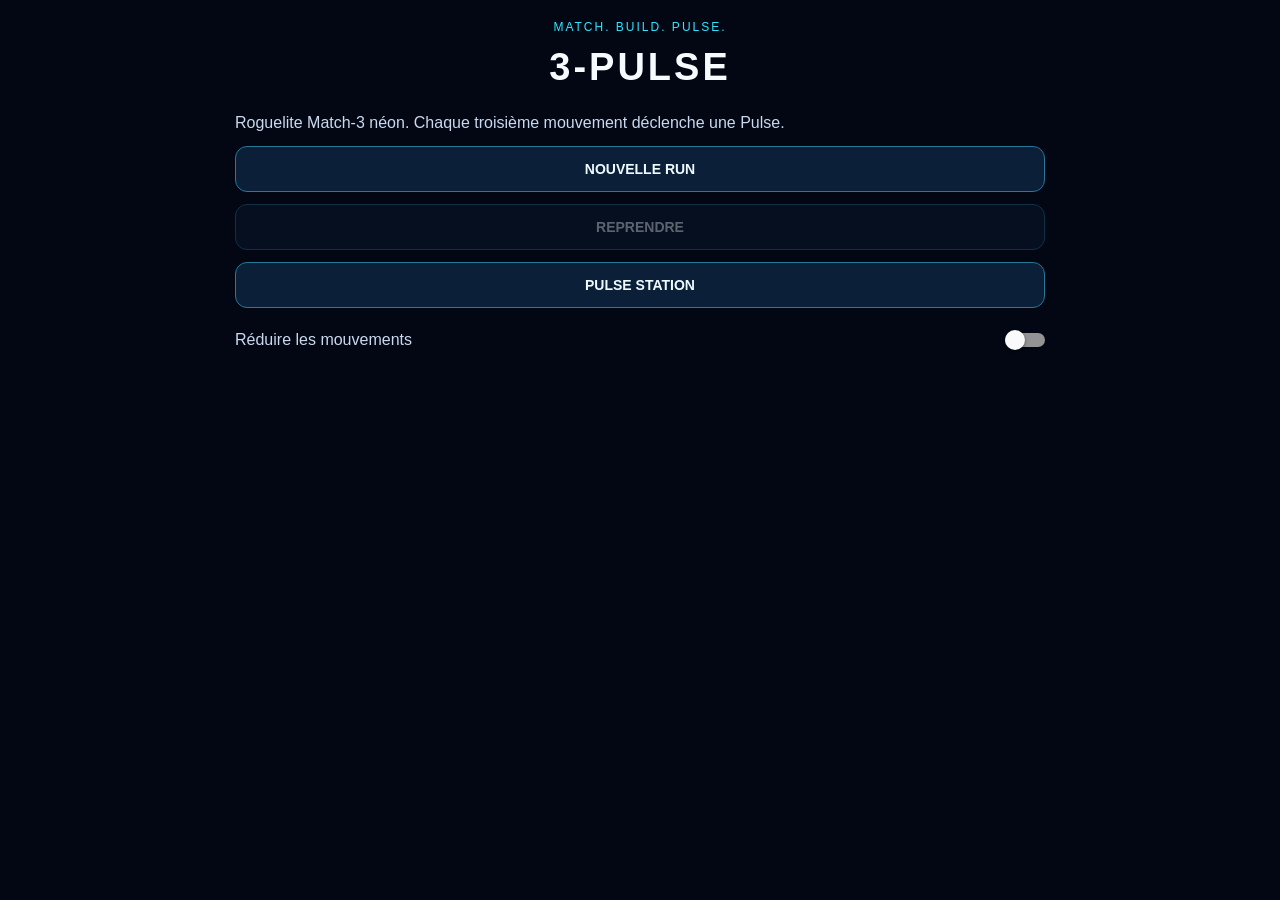
==== commit b5fc6dfb: "Deploy from tripulse@6fad3f4f2d5e78ac0521d023518975ed1e4e904f Wfontesd/tripulse@6fad3f4f2d5e78ac0521" ====
--- a/index.html
+++ b/index.html
@@ -1,43 +1,357 @@
-<!doctype html>
-<html lang="fr">
-  <head>
-    <meta charset="UTF-8" />
-    <meta name="viewport" content="width=device-width, initial-scale=1.0, viewport-fit=cover" />
-    <meta name="theme-color" content="#05060f" />
-    <meta
-      name="description"
-      content="3-PULSE, roguelite Match-3 néon où chaque troisième mouvement déclenche une Pulse."
-    />
-    <link rel="manifest" href="./manifest.webmanifest" />
-    <link rel="icon" href="./icons/icon.svg" type="image/svg+xml" />
-    <link rel="apple-touch-icon" href="./icons/icon-192.png" />
-    <title>3-PULSE</title>
-    <style>
-      html,
-      body {
-        margin: 0;
-        height: 100%;
-        overflow: hidden;
-        background: #05060f;
-      }
-      #app {
-        position: fixed;
-        inset: 0;
-      }
-      #app canvas {
-        display: block;
-      }
-      #ui {
-        position: fixed;
-        inset: 0;
-        pointer-events: none;
-      }
-    </style>
-    <script type="module" crossorigin src="./assets/index-BojCLcwU.js"></script>
-    <link rel="stylesheet" crossorigin href="./assets/index-CJHq9nIz.css">
-  </head>
-  <body>
-    <div id="app"></div>
-    <div id="ui"></div>
-  </body>
-</html>
+<!DOCTYPE html><html  lang="fr"><head><title data-rh="true"></title><meta charSet="utf-8"/><meta name="viewport" content="width=device-width, initial-scale=1, viewport-fit=cover"/><meta name="theme-color" content="#05060f"/><meta name="description" content="3-PULSE, roguelite Match-3 néon."/><link rel="manifest" href="/tripulse-site/manifest.webmanifest"/><style id="expo-reset">#root,body,html{height:100%}body{overflow:hidden}#root{display:flex}</style><style id="react-native-stylesheet">[stylesheet-group="0"]{}
+body{margin:0;}
+button::-moz-focus-inner,input::-moz-focus-inner{border:0;padding:0;}
+html{-ms-text-size-adjust:100%;-webkit-text-size-adjust:100%;-webkit-tap-highlight-color:rgba(0,0,0,0);}
+input::-webkit-search-cancel-button,input::-webkit-search-decoration,input::-webkit-search-results-button,input::-webkit-search-results-decoration{display:none;}
+[stylesheet-group="1"]{}
+.css-11aywtz{-moz-appearance:textfield;-webkit-appearance:none;background-color:rgba(0,0,0,0.00);border-bottom-left-radius:0px;border-bottom-right-radius:0px;border-top-left-radius:0px;border-top-right-radius:0px;border:0 solid black;box-sizing:border-box;font:14px -apple-system,BlinkMacSystemFont,"Segoe UI",Roboto,Helvetica,Arial,sans-serif;margin:0px;padding:0px;resize:none;}
+.css-146c3p1{background-color:rgba(0,0,0,0.00);border:0 solid black;box-sizing:border-box;color:rgba(0,0,0,1.00);display:inline;font:14px -apple-system,BlinkMacSystemFont,"Segoe UI",Roboto,Helvetica,Arial,sans-serif;list-style:none;margin:0px;padding:0px;position:relative;text-align:start;text-decoration:none;white-space:pre-wrap;word-wrap:break-word;}
+.css-1jxf684{background-color:rgba(0,0,0,0.00);border:0 solid black;box-sizing:border-box;color:inherit;display:inline;font:inherit;list-style:none;margin:0px;padding:0px;position:relative;text-align:inherit;text-decoration:none;white-space:inherit;word-wrap:break-word;}
+.css-9pa8cd{bottom:0px;height:100%;left:0px;opacity:0;position:absolute;right:0px;top:0px;width:100%;z-index:-1;}
+.css-g5y9jx{align-content:flex-start;align-items:stretch;background-color:rgba(0,0,0,0.00);border:0 solid black;box-sizing:border-box;display:flex;flex-basis:auto;flex-direction:column;flex-shrink:0;list-style:none;margin:0px;min-height:0px;min-width:0px;padding:0px;position:relative;text-decoration:none;z-index:0;}
+[stylesheet-group="2"]{}
+.r-11mg6pl{border-bottom-color:rgba(255,255,255,1.00);border-left-color:rgba(255,255,255,1.00);border-right-color:rgba(255,255,255,1.00);border-top-color:rgba(255,255,255,1.00);}
+.r-13awgt0{flex:1;}
+.r-1awa8pu{border-bottom-color:rgba(101,119,134,1.00);border-left-color:rgba(101,119,134,1.00);border-right-color:rgba(101,119,134,1.00);border-top-color:rgba(101,119,134,1.00);}
+.r-1bq2mok{margin:3px;}
+.r-1d4xg89{border-bottom-color:rgba(170,184,194,1.00);border-left-color:rgba(170,184,194,1.00);border-right-color:rgba(170,184,194,1.00);border-top-color:rgba(170,184,194,1.00);}
+.r-1dzdj1l{border-bottom-left-radius:10px;border-bottom-right-radius:10px;border-top-left-radius:10px;border-top-right-radius:10px;}
+.r-1f0042m{border-bottom-left-radius:5px;border-bottom-right-radius:5px;border-top-left-radius:5px;border-top-right-radius:5px;}
+.r-1j16mh1{border-bottom-left-radius:100%;border-bottom-right-radius:100%;border-top-left-radius:100%;border-top-right-radius:100%;}
+.r-1jkafct{border-bottom-left-radius:2px;border-bottom-right-radius:2px;border-top-left-radius:2px;border-top-right-radius:2px;}
+.r-1jyn79y{border-bottom-color:rgba(0,150,136,1.00);border-left-color:rgba(0,150,136,1.00);border-right-color:rgba(0,150,136,1.00);border-top-color:rgba(0,150,136,1.00);}
+.r-1nvfo48{border-bottom-color:rgba(46,230,255,1.00);border-left-color:rgba(46,230,255,1.00);border-right-color:rgba(46,230,255,1.00);border-top-color:rgba(46,230,255,1.00);}
+.r-1oqcu8e{padding:15px;}
+.r-1pcd2l5{padding:20px;}
+.r-1phboty{border-bottom-style:solid;border-left-style:solid;border-right-style:solid;border-top-style:solid;}
+.r-1q9bdsx{border-bottom-left-radius:12px;border-bottom-right-radius:12px;border-top-left-radius:12px;border-top-right-radius:12px;}
+.r-1qsk4np{overflow-x:clip;overflow-y:clip;}
+.r-1rvyss1{border-bottom-color:rgba(255,255,255,0.20);border-left-color:rgba(255,255,255,0.20);border-right-color:rgba(255,255,255,0.20);border-top-color:rgba(255,255,255,0.20);}
+.r-1slz7xr{padding:14px;}
+.r-1sp51qo{padding:10px;}
+.r-1udh08x{overflow-x:hidden;overflow-y:hidden;}
+.r-1uu6nss{padding:5px;}
+.r-1xfd6ze{border-bottom-left-radius:8px;border-bottom-right-radius:8px;border-top-left-radius:8px;border-top-right-radius:8px;}
+.r-4a18lf{border-bottom-color:rgba(255,0,0,1.00);border-left-color:rgba(255,0,0,1.00);border-right-color:rgba(255,0,0,1.00);border-top-color:rgba(255,0,0,1.00);}
+.r-60ke3l{border-bottom-color:rgba(0,128,0,1.00);border-left-color:rgba(0,128,0,1.00);border-right-color:rgba(0,128,0,1.00);border-top-color:rgba(0,128,0,1.00);}
+.r-6ncur5{border-bottom-left-radius:18px;border-bottom-right-radius:18px;border-top-left-radius:18px;border-top-right-radius:18px;}
+.r-6t2glc{border-bottom-left-radius:40px;border-bottom-right-radius:40px;border-top-left-radius:40px;border-top-right-radius:40px;}
+.r-9x6qib{border-bottom-color:rgba(204,214,221,1.00);border-left-color:rgba(204,214,221,1.00);border-right-color:rgba(204,214,221,1.00);border-top-color:rgba(204,214,221,1.00);}
+.r-crgep1{margin:0px;}
+.r-d045u9{border-bottom-width:2px;border-left-width:2px;border-right-width:2px;border-top-width:2px;}
+.r-d23pfw{padding:24px;}
+.r-edyy15{padding:8px;}
+.r-fx7oqy{border-bottom-color:rgba(0,0,255,1.00);border-left-color:rgba(0,0,255,1.00);border-right-color:rgba(0,0,255,1.00);border-top-color:rgba(0,0,255,1.00);}
+.r-krxsd3{display:-webkit-box;}
+.r-m4xtxi{border-bottom-color:rgba(24,60,96,1.00);border-left-color:rgba(24,60,96,1.00);border-right-color:rgba(24,60,96,1.00);border-top-color:rgba(24,60,96,1.00);}
+.r-n7vd2b{border-bottom-color:rgba(39,80,116,1.00);border-left-color:rgba(39,80,116,1.00);border-right-color:rgba(39,80,116,1.00);border-top-color:rgba(39,80,116,1.00);}
+.r-rs99b7{border-bottom-width:1px;border-left-width:1px;border-right-width:1px;border-top-width:1px;}
+.r-t60dpp{padding:0px;}
+.r-wg31gx{border-bottom-color:rgba(49,53,56,1.00);border-left-color:rgba(49,53,56,1.00);border-right-color:rgba(49,53,56,1.00);border-top-color:rgba(49,53,56,1.00);}
+.r-xoduu5{display:inline-flex;}
+.r-ywje51{margin:auto;}
+.r-z2wwpe{border-bottom-left-radius:4px;border-bottom-right-radius:4px;border-top-left-radius:4px;border-top-right-radius:4px;}
+.r-zyvigs{border-bottom-color:rgba(40,120,151,1.00);border-left-color:rgba(40,120,151,1.00);border-right-color:rgba(40,120,151,1.00);border-top-color:rgba(40,120,151,1.00);}
+[stylesheet-group="2.1"]{}
+.r-11f147o{padding-bottom:8px;padding-top:8px;}
+.r-11gswi8{padding-left:3px;padding-right:3px;}
+.r-17q4wm6{margin-left:5px;margin-right:5px;}
+.r-184id4b{margin-bottom:12px;margin-top:12px;}
+.r-1d7mnkm{padding-bottom:15px;padding-top:15px;}
+.r-1e084wi{padding-left:0px;padding-right:0px;}
+.r-1mmae3n{padding-bottom:12px;padding-top:12px;}
+.r-1ntr0p{padding-left:5px;padding-right:5px;}
+.r-1rsorjc{padding-left:36px;padding-right:36px;}
+.r-1yd117h{padding-bottom:7px;padding-top:7px;}
+.r-3o4zer{padding-left:12px;padding-right:12px;}
+.r-cxgwc0{padding-left:24px;padding-right:24px;}
+.r-f8sm7e{margin-left:auto;margin-right:auto;}
+.r-is05cd{padding-left:8px;padding-right:8px;}
+.r-jdiy1a{margin-left:11px;margin-right:11px;}
+.r-jusfrs{margin-left:12px;margin-right:12px;}
+.r-n5f61p{margin-bottom:3px;margin-top:3px;}
+.r-n7gxbd{padding-left:4px;padding-right:4px;}
+.r-u9wvl5{padding-left:20px;padding-right:20px;}
+.r-ugi1tw{padding-left:5%;padding-right:5%;}
+.r-w7s2jr{padding-bottom:16px;padding-top:16px;}
+.r-ytbthy{padding-bottom:10px;padding-top:10px;}
+[stylesheet-group="2.2"]{}
+.r-10s2tm5{left:0%;}
+.r-16o8guy{right:100%;}
+.r-1a11zyx{margin-right:12px;}
+.r-1cwvpvk{margin-left:12px;}
+.r-1e97lx8{margin-right:3px;}
+.r-1euzeng{padding-left:24px;}
+.r-1g4tz6n{margin-right:-14.5px;}
+.r-1h31txp{padding-right:16px;}
+.r-1lhn9r{margin-left:-14.5px;}
+.r-1sqnqi2{margin-left:3px;}
+.r-1vl2501{padding-right:24px;}
+.r-9mo606{margin-right:10px;}
+.r-c59us2{left:-3px;}
+.r-dqe1q{right:0%;}
+.r-qb41rp{margin-right:5px;}
+.r-rci37q{left:100%;}
+.r-uhung1{margin-left:10px;}
+.r-vpmibe{right:-3px;}
+.r-w67my2{padding-left:16px;}
+.r-wizibn{margin-left:5px;}
+[stylesheet-group="3"]{}
+.r-105ug2t{pointer-events:auto!important;}
+.r-10ptun7{height:16px;}
+.r-10v3vxq{transform:scaleX(-1);}
+.r-10x49cs{font-size:10px;}
+.r-10xqauy{padding-top:env(safe-area-inset-top);}
+.r-11j9u27{visibility:hidden;}
+.r-11mpjr4{background-color:rgba(223,223,223,1.00);}
+.r-11udlyb{background-color:rgba(0,150,136,1.00);}
+.r-11v9fek{min-width:180px;}
+.r-11yh6sk{overflow-x:hidden;}
+.r-12f6czt{top:17px;}
+.r-12vffkv>* {pointer-events:auto;}
+.r-12vffkv{pointer-events:none!important;}
+.r-135wba7{line-height:24px;}
+.r-13aq9py{animation-name:r-1iq689l;}
+.r-13qz1uu{width:100%;}
+.r-13tjlyg{transition-duration:0.1s;}
+.r-1472mwg{height:24px;}
+.r-14gqq1x{margin-top:4px;}
+.r-14ijz5o{font-size:38px;}
+.r-14lw9ot{background-color:rgba(255,255,255,1.00);}
+.r-14sbq61{background-color:rgba(33,150,243,1.00);}
+.r-150rngu{-webkit-overflow-scrolling:touch;}
+.r-15d164r{margin-bottom:10px;}
+.r-16y2uox{flex-grow:1;}
+.r-173mn98{align-self:flex-end;}
+.r-173mzie{transform:scaleY(-1);}
+.r-1777fci{justify-content:center;}
+.r-17bb2tj{animation-duration:0.75s;}
+.r-17leim2{background-repeat:repeat;}
+.r-17s6mgv{justify-content:flex-end;}
+.r-17tb59b{opacity:0.7;}
+.r-17tloay{opacity:0.6;}
+.r-17u3ijr{background-color:rgba(155,161,166,0.27);}
+.r-184en5c{z-index:1;}
+.r-18nhz7w{top:-3px;}
+.r-18u1ve8{color:rgba(255,255,255,0.40);}
+.r-18u37iz{flex-direction:row;}
+.r-18ui463{background-color:rgba(17,66,91,1.00);}
+.r-19oahor{font-size:64px;}
+.r-19wmn03{width:20px;}
+.r-19z077z{touch-action:none;}
+.r-1a2p6p6{-webkit-text-decoration-style:solid;text-decoration-style:solid;}
+.r-1abnn5w{animation-play-state:paused;}
+.r-1acpoxo{width:36px;}
+.r-1aiqnjv{font-family:monospace,monospace;}
+.r-1aockid{width:40px;}
+.r-1awozwy{align-items:center;}
+.r-1ay1djp{animation-duration:1s;}
+.r-1b43r93{font-size:14px;}
+.r-1c6unfx{forced-color-adjust:none;}
+.r-1c85bru{width:270px;}
+.r-1cmwbt1{gap:8px;}
+.r-1d2f490{left:0px;}
+.r-1d5kdc7{flex-direction:column-reverse;}
+.r-1ddef8g{-webkit-text-decoration-line:underline;text-decoration-line:underline;}
+.r-1dernwh{height:70%;}
+.r-1ei5mc7{cursor:inherit;}
+.r-1enofrn{font-size:12px;}
+.r-1euycsn{flex-direction:row-reverse;}
+.r-1ewcgjf{box-shadow:0px 1px 3px rgba(0,0,0,0.5);}
+.r-1ff274t{text-align:right;}
+.r-1ffj0ar{background-color:rgba(0,0,0,0.40);}
+.r-1g80hic{opacity:0.8;}
+.r-1ge9hsw{max-width:960px;}
+.r-1ghxqbu{font-variant:tabular-nums;}
+.r-1h0z5md{justify-content:flex-start;}
+.r-1habvwh{align-items:flex-start;}
+.r-1hdijn0{max-width:850px;}
+.r-1i10wst{font-size:18px;}
+.r-1i6wzkk{-moz-transition-property:opacity;-webkit-transition-property:opacity;transition-property:opacity;}
+.r-1i71y14{gap:14px;}
+.r-1ikidpy{letter-spacing:0.5px;}
+.r-1iln25a{word-wrap:normal;}
+.r-1inkyih{font-size:17px;}
+.r-1iusvr4{flex-basis:0px;}
+.r-1j7c5lt{color:rgba(46,230,255,1.00);}
+.r-1janqcz{width:16px;}
+.r-1jkjb{margin-left:8px;}
+.r-1kb76zh{margin-right:8px;}
+.r-1kfrs79{font-weight:600;}
+.r-1kihuf0{align-self:center;}
+.r-1ld3bg{top:-4px;}
+.r-1ldzwu0{animation-timing-function:linear;}
+.r-1loqt21{cursor:pointer;}
+.r-1mlwlqe{flex-basis:auto;}
+.r-1mrlafo{background-position:0;}
+.r-1muvv40{animation-iteration-count:infinite;}
+.r-1niwhzg{background-color:rgba(0,0,0,0.00);}
+.r-1nlw0im{bottom:8px;}
+.r-1no09lo{margin-top:28px;}
+.r-1nxhmzv{margin-bottom:28px;}
+.r-1ny4l3l{outline-style:none;}
+.r-1ocf4r9{scroll-snap-type:y mandatory;}
+.r-1onu96p{border-curve:continuous;}
+.r-1oszu61{align-items:stretch;}
+.r-1otgn73{touch-action:manipulation;}
+.r-1p0dtai{bottom:0px;}
+.r-1pi2tsx{height:100%;}
+.r-1pm8pkb{font-family:Courier;}
+.r-1qd0xha{font-family:-apple-system,BlinkMacSystemFont,"Segoe UI",Roboto,Helvetica,Arial,sans-serif;}
+.r-1qulhi1{animation-name:r-1pzkwqh;}
+.r-1r4fvd0{color:rgba(82,169,255,1.00);}
+.r-1r74h94{left:8px;}
+.r-1r8g8re{height:36px;}
+.r-1rnoaur{overflow-y:auto;}
+.r-1s2bzr4{margin-top:12px;}
+.r-1s2klps{background-color:rgba(9,24,45,1.00);}
+.r-1s3egr7{z-index:100;}
+.r-1sg8ghl{z-index:1000;}
+.r-1ssbvtb{gap:12px;}
+.r-1sxrcry{background-size:auto;}
+.r-1tzfx1g{color:rgba(237,251,255,1.00);}
+.r-1udbk01{text-overflow:ellipsis;}
+.r-1ui5ee8{font-size:32px;}
+.r-1ujkv8a{aspect-ratio:1;}
+.r-1upy0dh{letter-spacing:2px;}
+.r-1vr29t4{font-weight:800;}
+.r-1w6e6rj{flex-wrap:wrap;}
+.r-1wbh5a2{flex-shrink:1;}
+.r-1wn0vs6{background-color:rgba(11,31,56,1.00);}
+.r-1wtj0ep{justify-content:space-between;}
+.r-1wyyakw{z-index:-1;}
+.r-1xcajam{position:fixed;}
+.r-1xnzce8{-moz-user-select:text;-webkit-user-select:text;user-select:text;}
+.r-1xpsq9i{box-shadow:0px 3px 3px rgba(0, 0, 0, 0.33);}
+.r-1xzupcd{width:13px;}
+.r-1yef0xd{animation-name:r-11cv4x;}
+.r-2eszeu::-webkit-scrollbar{display:none}
+.r-2eszeu{scrollbar-width:none;}
+.r-30o5oe{-moz-appearance:none;-ms-appearance:none;-webkit-appearance:none;appearance:none;}
+.r-356f0p{letter-spacing:0.35px;}
+.r-3mc0re{right:8px;}
+.r-3s2u2q{white-space:nowrap;}
+.r-417010{z-index:0;}
+.r-4gszlv{background-size:cover;}
+.r-4m99jg{max-width:320px;}
+.r-4v7adb{height:5px;}
+.r-5oul0u{margin-bottom:8px;}
+.r-5zdcdu{color:rgba(245,251,255,1.00);}
+.r-60vfwk{min-width:1px;}
+.r-633pao>* {pointer-events:none;}
+.r-633pao{pointer-events:none!important;}
+.r-6dt33c{opacity:1;}
+.r-6gpygo{margin-bottom:12px;}
+.r-6taxm2:-ms-input-placeholder{color:var(--placeholderTextColor);opacity:1;}
+.r-6taxm2::-moz-placeholder{color:var(--placeholderTextColor);opacity:1;}
+.r-6taxm2::-webkit-input-placeholder{color:var(--placeholderTextColor);opacity:1;}
+.r-6taxm2::placeholder{color:var(--placeholderTextColor);opacity:1;}
+.r-726pan{width:31px;}
+.r-76blku{height:21px;}
+.r-7cikom{font-size:inherit;}
+.r-7ptqe7{line-height:23px;}
+.r-7q8q6z{cursor:default;}
+.r-89umd1{letter-spacing:3px;}
+.r-8akbws{-webkit-box-orient:vertical;}
+.r-8ay8q1{letter-spacing:0.1px;}
+.r-97e31f{padding-bottom:env(safe-area-inset-bottom);}
+.r-9daxd3{animation-duration:250ms;}
+.r-a023e6{font-size:15px;}
+.r-adyw6z{font-size:20px;}
+.r-agouwx{transform:translateZ(0);}
+.r-ah5dr5>* {pointer-events:none;}
+.r-ah5dr5{pointer-events:auto!important;}
+.r-aruset{font-weight:200;}
+.r-b88u0q{font-weight:700;}
+.r-bi4vy9{transform:translateY(100%);}
+.r-bt1l66{min-height:20px;}
+.r-buy8e9{overflow-y:hidden;}
+.r-bv2aro{padding-left:env(safe-area-inset-left);}
+.r-c68hjy{color:rgba(161,161,161,1.00);}
+.r-cpa5s6{scroll-snap-align:start;}
+.r-cqee49{color:rgba(0,0,0,1.00);}
+.r-dkge59{background-color:rgba(170,184,194,1.00);}
+.r-dnmrzs{max-width:100%;}
+.r-eafdt9{transition-duration:0.15s;}
+.r-ebwn4k{animation-name:r-q67da2;}
+.r-ehq7j7{background-size:contain;}
+.r-eqz5dr{flex-direction:column;}
+.r-eu3ka{height:40px;}
+.r-evnaw{font-size:22px;}
+.r-fdjqy7{text-align:left;}
+.r-g3mlsw{animation-name:r-t2lo5v;}
+.r-ghxds0{transform:translateY(0%);}
+.r-gtdqiz{position:-webkit-sticky;position:sticky;}
+.r-h0d30l{height:28px;}
+.r-hbpseb{line-height:22px;}
+.r-hxflta{padding-right:env(safe-area-inset-right);}
+.r-i933xg{letter-spacing:1.5px;}
+.r-icoktb{opacity:0.5;}
+.r-ipm5af{top:0px;}
+.r-jwli3a{color:rgba(255,255,255,1.00);}
+.r-k200y{align-self:flex-start;}
+.r-kemksi{background-color:rgba(0,0,0,1.00);}
+.r-kgwhnj{background-color:rgba(6,24,44,1.00);}
+.r-kizejy{color:rgba(155,161,166,1.00);}
+.r-knv0ih{margin-top:8px;}
+.r-l3xdm2{max-width:560px;}
+.r-leqjx2{animation-timing-function:cubic-bezier(0.215, 0.61, 0.355, 1);}
+.r-lk5c7r{opacity:0.38;}
+.r-lltvgl{overflow-x:auto;}
+.r-lpb231{height:168px;}
+.r-lrsllp{width:24px;}
+.r-lrvibr{-moz-user-select:none;-webkit-user-select:none;user-select:none;}
+.r-majxgm{font-weight:500;}
+.r-mfh4gg{scroll-snap-type:x mandatory;}
+.r-mhe3cw{z-index:10;}
+.r-mro3nb{background-color:rgba(21,23,24,1.00);}
+.r-n6v787{font-size:13px;}
+.r-o4n3w5{width:23px;}
+.r-orgf3d{opacity:0;}
+.r-pnxk5j{color:rgba(201,217,239,1.00);}
+.r-q4m81j{text-align:center;}
+.r-qfi6ny{top:30000px;}
+.r-qklmqi{border-bottom-width:1px;}
+.r-qn3fzs{padding-bottom:24px;}
+.r-rfq24y{font-size:52px;}
+.r-rjixqe{line-height:20px;}
+.r-rs94m5{background-image:url("[data-uri]");}
+.r-s62m2j{animation-timing-function:cubic-bezier(0.47, 0, 0.745, 0.715);}
+.r-sfbmgh{z-index:9999;}
+.r-so7y2g{line-height:64px;}
+.r-tsynxw{text-transform:uppercase;}
+.r-u6sd8q{background-repeat:no-repeat;}
+.r-u8s1d{position:absolute;}
+.r-u92y06{background-color:rgba(255,165,0,1.00);}
+.r-ubezar{font-size:16px;}
+.r-uho16t{font-size:34px;}
+.r-vacyoi{padding-bottom:64px;}
+.r-van48c{caret-color:transparent;}
+.r-vboj7i{top:-7px;}
+.r-vvn4in{background-position:center;}
+.r-vw2c0b{font-weight:bold;}
+.r-wbced{background-color:rgba(3,7,19,1.00);}
+.r-wfqgy4{transition-duration:100ms;}
+.r-ws9h79{left:4px;}
+.r-x11e5r{font-family:SFMono-Regular, Menlo, Monaco, Consolas, "Liberation Mono", "Courier New", monospace;}
+.r-x3cy2q{background-size:100% 100%;}
+.r-xx3c9p{animation-name:r-imtty0;}
+.r-y7v2we{background-color:rgba(32,36,37,1.00);}
+.r-z80fyv{height:20px;}
+.r-zchlnj{right:0px;}
+.r-zszpjc{color:rgba(139,163,200,1.00);}
+.r-zx6zhi{background-color:rgba(7,20,39,1.00);}
+.r-zz5t5d{font-size:28px;}
+@-webkit-keyframes r-11cv4x{0%{transform:rotate(0deg);}100%{transform:rotate(360deg);}}
+@-webkit-keyframes r-1iq689l{0%{transform:translateY(0%);}100%{transform:translateY(100%);}}
+@-webkit-keyframes r-1pzkwqh{0%{transform:translateY(100%);}100%{transform:translateY(0%);}}
+@-webkit-keyframes r-imtty0{0%{opacity:0;}100%{opacity:1;}}
+@-webkit-keyframes r-q67da2{0%{transform:translateX(-100%);}100%{transform:translateX(400%);}}
+@-webkit-keyframes r-t2lo5v{0%{opacity:1;}100%{opacity:0;}}
+@keyframes r-11cv4x{0%{transform:rotate(0deg);}100%{transform:rotate(360deg);}}
+@keyframes r-1iq689l{0%{transform:translateY(0%);}100%{transform:translateY(100%);}}
+@keyframes r-1pzkwqh{0%{transform:translateY(100%);}100%{transform:translateY(0%);}}
+@keyframes r-imtty0{0%{opacity:0;}100%{opacity:1;}}
+@keyframes r-q67da2{0%{transform:translateX(-100%);}100%{transform:translateX(400%);}}
+@keyframes r-t2lo5v{0%{opacity:1;}100%{opacity:0;}}</style><link rel="icon" href="/tripulse-site/favicon.ico"/><script type="module">globalThis.__EXPO_ROUTER_HYDRATE__=true;</script></head><body><div id="root"><div class="css-g5y9jx r-13awgt0"><!--$--><div class="css-g5y9jx" style="flex:1"><div style="position:absolute;left:0;right:0;top:0;bottom:0;pointer-events:none;visibility:hidden"></div><div class="css-g5y9jx r-13awgt0"><div class="css-g5y9jx r-13awgt0 r-1p0dtai r-1d2f490 r-u8s1d r-zchlnj r-ipm5af" style="background-color:rgba(242,242,242,1.00);display:flex"><div class="css-g5y9jx r-13awgt0"><div class="css-g5y9jx r-13awgt0"><!--$--><div class="css-g5y9jx r-wbced r-13awgt0"><div class="css-g5y9jx r-150rngu r-eqz5dr r-16y2uox r-1wbh5a2 r-11yh6sk r-1rnoaur r-agouwx"><div class="css-g5y9jx r-16y2uox"><div class="css-g5y9jx r-1kihuf0 r-1ssbvtb r-1hdijn0 r-1pcd2l5 r-13qz1uu"><div dir="auto" class="css-146c3p1 r-1j7c5lt r-1enofrn r-1upy0dh r-q4m81j">MATCH. BUILD. PULSE.</div><div dir="auto" class="css-146c3p1 r-5zdcdu r-14ijz5o r-1vr29t4 r-89umd1 r-15d164r r-q4m81j">3-PULSE</div><div dir="auto" class="css-146c3p1 r-pnxk5j r-ubezar r-7ptqe7">Roguelite Match-3 néon. Chaque troisième mouvement déclenche une Pulse.</div><div tabindex="0" class="css-g5y9jx r-1loqt21 r-1otgn73 r-1wn0vs6 r-zyvigs r-1q9bdsx r-rs99b7 r-1slz7xr"><div dir="auto" class="css-146c3p1 r-1tzfx1g r-b88u0q r-q4m81j">NOUVELLE RUN</div></div><div aria-disabled="true" tabindex="-1" class="css-g5y9jx r-12vffkv r-1wn0vs6 r-zyvigs r-1q9bdsx r-rs99b7 r-1slz7xr r-lk5c7r"><div dir="auto" class="css-146c3p1 r-1tzfx1g r-b88u0q r-q4m81j">REPRENDRE</div></div><div tabindex="0" class="css-g5y9jx r-1loqt21 r-1otgn73 r-1wn0vs6 r-zyvigs r-1q9bdsx r-rs99b7 r-1slz7xr"><div dir="auto" class="css-146c3p1 r-1tzfx1g r-b88u0q r-q4m81j">PULSE STATION</div></div><div class="css-g5y9jx r-1awozwy r-18u37iz r-1wtj0ep r-11f147o"><div dir="auto" class="css-146c3p1 r-pnxk5j r-ubezar r-7ptqe7">Réduire les mouvements</div><div class="css-g5y9jx r-1loqt21 r-lrvibr" style="height:20px;width:40px"><div class="css-g5y9jx r-1p0dtai r-1c6unfx r-1dernwh r-1d2f490 r-ywje51 r-u8s1d r-zchlnj r-ipm5af r-13tjlyg r-13qz1uu" style="background-color:rgba(147,147,147,1.00);border-top-left-radius:10px;border-top-right-radius:10px;border-bottom-right-radius:10px;border-bottom-left-radius:10px"></div><div class="css-g5y9jx r-k200y r-1j16mh1 r-1ewcgjf r-1c6unfx r-10s2tm5 r-agouwx r-13tjlyg" style="background-color:rgba(250,250,250,1.00);height:20px;margin-left:0px;width:20px"></div><input type="checkbox" role="switch" class="r-30o5oe r-1p0dtai r-1pi2tsx r-1d2f490 r-crgep1 r-t60dpp r-u8s1d r-zchlnj r-ipm5af r-13qz1uu r-1ei5mc7"/></div></div></div></div></div></div><!--/$--></div></div></div></div></div><!--/$--></div></div><script>if ('serviceWorker' in navigator) window.addEventListener('load', () => navigator.serviceWorker.register('./sw.js'));</script><script src="/tripulse-site/_expo/static/js/web/index-049f45c98280580cf187ef91d04540da.js" defer></script>
+</body></html>
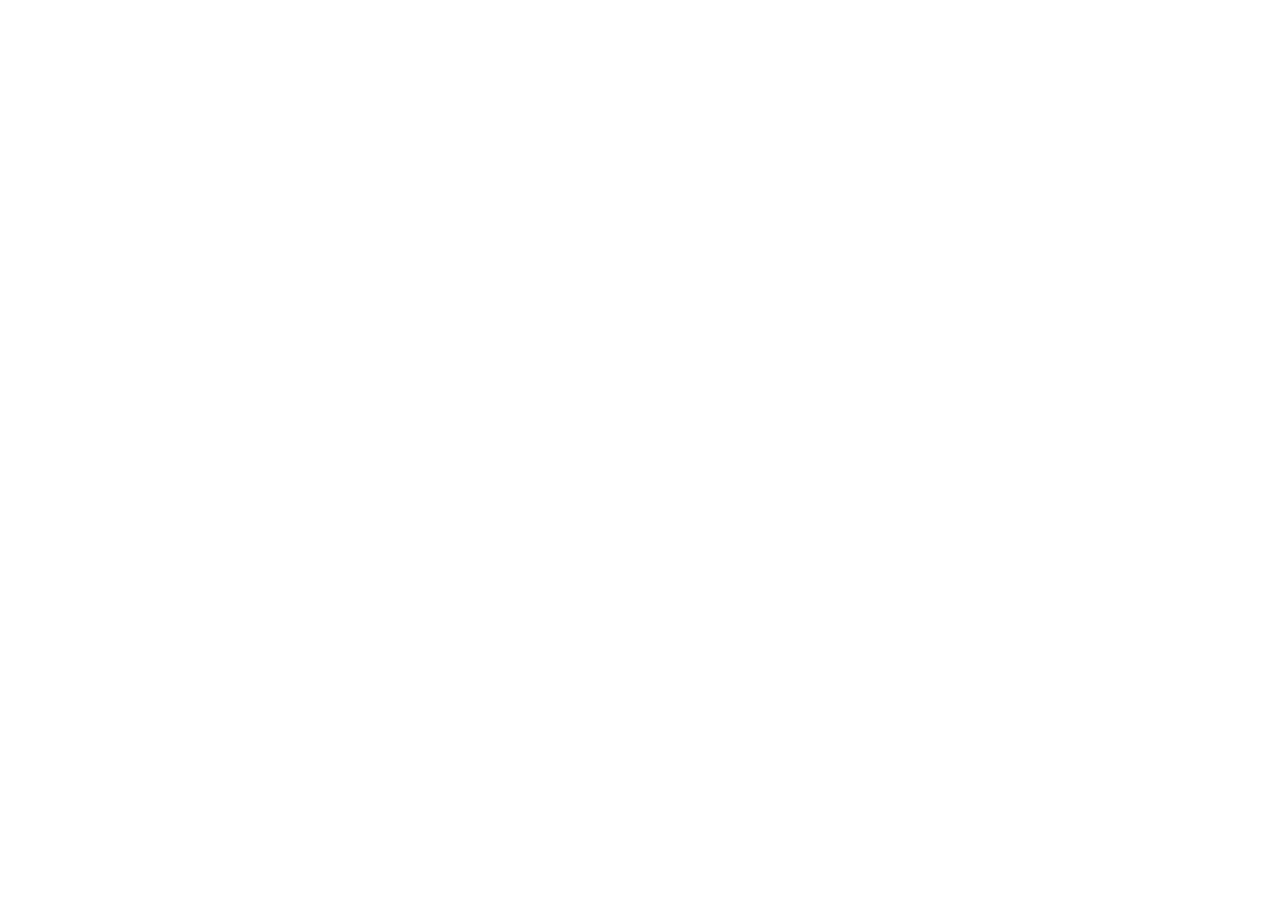
==== commit 4de60d1c: "Deploy from tripulse@c39d8376cee96e3ceb45c699d47f9fe166a2fc70 Wfontesd/tripulse@c39d8376cee96e3ceb45" ====
--- a/index.html
+++ b/index.html
@@ -21,42 +21,38 @@
 .r-1jkafct{border-bottom-left-radius:2px;border-bottom-right-radius:2px;border-top-left-radius:2px;border-top-right-radius:2px;}
 .r-1jyn79y{border-bottom-color:rgba(0,150,136,1.00);border-left-color:rgba(0,150,136,1.00);border-right-color:rgba(0,150,136,1.00);border-top-color:rgba(0,150,136,1.00);}
 .r-1nvfo48{border-bottom-color:rgba(46,230,255,1.00);border-left-color:rgba(46,230,255,1.00);border-right-color:rgba(46,230,255,1.00);border-top-color:rgba(46,230,255,1.00);}
-.r-1oqcu8e{padding:15px;}
 .r-1pcd2l5{padding:20px;}
 .r-1phboty{border-bottom-style:solid;border-left-style:solid;border-right-style:solid;border-top-style:solid;}
 .r-1q9bdsx{border-bottom-left-radius:12px;border-bottom-right-radius:12px;border-top-left-radius:12px;border-top-right-radius:12px;}
 .r-1qsk4np{overflow-x:clip;overflow-y:clip;}
 .r-1rvyss1{border-bottom-color:rgba(255,255,255,0.20);border-left-color:rgba(255,255,255,0.20);border-right-color:rgba(255,255,255,0.20);border-top-color:rgba(255,255,255,0.20);}
-.r-1slz7xr{padding:14px;}
 .r-1sp51qo{padding:10px;}
 .r-1udh08x{overflow-x:hidden;overflow-y:hidden;}
 .r-1uu6nss{padding:5px;}
 .r-1xfd6ze{border-bottom-left-radius:8px;border-bottom-right-radius:8px;border-top-left-radius:8px;border-top-right-radius:8px;}
 .r-4a18lf{border-bottom-color:rgba(255,0,0,1.00);border-left-color:rgba(255,0,0,1.00);border-right-color:rgba(255,0,0,1.00);border-top-color:rgba(255,0,0,1.00);}
 .r-60ke3l{border-bottom-color:rgba(0,128,0,1.00);border-left-color:rgba(0,128,0,1.00);border-right-color:rgba(0,128,0,1.00);border-top-color:rgba(0,128,0,1.00);}
-.r-6ncur5{border-bottom-left-radius:18px;border-bottom-right-radius:18px;border-top-left-radius:18px;border-top-right-radius:18px;}
 .r-6t2glc{border-bottom-left-radius:40px;border-bottom-right-radius:40px;border-top-left-radius:40px;border-top-right-radius:40px;}
 .r-9x6qib{border-bottom-color:rgba(204,214,221,1.00);border-left-color:rgba(204,214,221,1.00);border-right-color:rgba(204,214,221,1.00);border-top-color:rgba(204,214,221,1.00);}
 .r-crgep1{margin:0px;}
 .r-d045u9{border-bottom-width:2px;border-left-width:2px;border-right-width:2px;border-top-width:2px;}
 .r-d23pfw{padding:24px;}
 .r-edyy15{padding:8px;}
+.r-eg6o18{border-bottom-style:dashed;border-left-style:dashed;border-right-style:dashed;border-top-style:dashed;}
 .r-fx7oqy{border-bottom-color:rgba(0,0,255,1.00);border-left-color:rgba(0,0,255,1.00);border-right-color:rgba(0,0,255,1.00);border-top-color:rgba(0,0,255,1.00);}
 .r-krxsd3{display:-webkit-box;}
-.r-m4xtxi{border-bottom-color:rgba(24,60,96,1.00);border-left-color:rgba(24,60,96,1.00);border-right-color:rgba(24,60,96,1.00);border-top-color:rgba(24,60,96,1.00);}
-.r-n7vd2b{border-bottom-color:rgba(39,80,116,1.00);border-left-color:rgba(39,80,116,1.00);border-right-color:rgba(39,80,116,1.00);border-top-color:rgba(39,80,116,1.00);}
 .r-rs99b7{border-bottom-width:1px;border-left-width:1px;border-right-width:1px;border-top-width:1px;}
 .r-t60dpp{padding:0px;}
 .r-wg31gx{border-bottom-color:rgba(49,53,56,1.00);border-left-color:rgba(49,53,56,1.00);border-right-color:rgba(49,53,56,1.00);border-top-color:rgba(49,53,56,1.00);}
 .r-xoduu5{display:inline-flex;}
 .r-ywje51{margin:auto;}
 .r-z2wwpe{border-bottom-left-radius:4px;border-bottom-right-radius:4px;border-top-left-radius:4px;border-top-right-radius:4px;}
-.r-zyvigs{border-bottom-color:rgba(40,120,151,1.00);border-left-color:rgba(40,120,151,1.00);border-right-color:rgba(40,120,151,1.00);border-top-color:rgba(40,120,151,1.00);}
 [stylesheet-group="2.1"]{}
 .r-11f147o{padding-bottom:8px;padding-top:8px;}
 .r-11gswi8{padding-left:3px;padding-right:3px;}
 .r-17q4wm6{margin-left:5px;margin-right:5px;}
 .r-184id4b{margin-bottom:12px;margin-top:12px;}
+.r-18c5d7m{padding-left:6px;padding-right:6px;}
 .r-1d7mnkm{padding-bottom:15px;padding-top:15px;}
 .r-1e084wi{padding-left:0px;padding-right:0px;}
 .r-1mmae3n{padding-bottom:12px;padding-top:12px;}
@@ -64,6 +60,7 @@
 .r-1rsorjc{padding-left:36px;padding-right:36px;}
 .r-1yd117h{padding-bottom:7px;padding-top:7px;}
 .r-3o4zer{padding-left:12px;padding-right:12px;}
+.r-cnw61z{padding-bottom:4px;padding-top:4px;}
 .r-cxgwc0{padding-left:24px;padding-right:24px;}
 .r-f8sm7e{margin-left:auto;margin-right:auto;}
 .r-is05cd{padding-left:8px;padding-right:8px;}
@@ -114,13 +111,12 @@
 .r-13aq9py{animation-name:r-1iq689l;}
 .r-13qz1uu{width:100%;}
 .r-13tjlyg{transition-duration:0.1s;}
+.r-144uupt{left:2px;}
 .r-1472mwg{height:24px;}
 .r-14gqq1x{margin-top:4px;}
-.r-14ijz5o{font-size:38px;}
 .r-14lw9ot{background-color:rgba(255,255,255,1.00);}
 .r-14sbq61{background-color:rgba(33,150,243,1.00);}
 .r-150rngu{-webkit-overflow-scrolling:touch;}
-.r-15d164r{margin-bottom:10px;}
 .r-16y2uox{flex-grow:1;}
 .r-173mn98{align-self:flex-end;}
 .r-173mzie{transform:scaleY(-1);}
@@ -135,7 +131,6 @@
 .r-18nhz7w{top:-3px;}
 .r-18u1ve8{color:rgba(255,255,255,0.40);}
 .r-18u37iz{flex-direction:row;}
-.r-18ui463{background-color:rgba(17,66,91,1.00);}
 .r-19oahor{font-size:64px;}
 .r-19wmn03{width:20px;}
 .r-19z077z{touch-action:none;}
@@ -154,6 +149,7 @@
 .r-1d5kdc7{flex-direction:column-reverse;}
 .r-1ddef8g{-webkit-text-decoration-line:underline;text-decoration-line:underline;}
 .r-1dernwh{height:70%;}
+.r-1dvfd7p{background-color:rgba(2,5,14,0.80);}
 .r-1ei5mc7{cursor:inherit;}
 .r-1enofrn{font-size:12px;}
 .r-1euycsn{flex-direction:row-reverse;}
@@ -165,10 +161,10 @@
 .r-1ghxqbu{font-variant:tabular-nums;}
 .r-1h0z5md{justify-content:flex-start;}
 .r-1habvwh{align-items:flex-start;}
-.r-1hdijn0{max-width:850px;}
 .r-1i10wst{font-size:18px;}
 .r-1i6wzkk{-moz-transition-property:opacity;-webkit-transition-property:opacity;transition-property:opacity;}
 .r-1i71y14{gap:14px;}
+.r-1i9qp3d{bottom:6px;}
 .r-1ikidpy{letter-spacing:0.5px;}
 .r-1iln25a{word-wrap:normal;}
 .r-1inkyih{font-size:17px;}
@@ -176,6 +172,7 @@
 .r-1j7c5lt{color:rgba(46,230,255,1.00);}
 .r-1janqcz{width:16px;}
 .r-1jkjb{margin-left:8px;}
+.r-1jy2w8o{top:1px;}
 .r-1kb76zh{margin-right:8px;}
 .r-1kfrs79{font-weight:600;}
 .r-1kihuf0{align-self:center;}
@@ -197,27 +194,22 @@
 .r-1p0dtai{bottom:0px;}
 .r-1pi2tsx{height:100%;}
 .r-1pm8pkb{font-family:Courier;}
+.r-1pwcm00{color:rgba(223,252,255,1.00);}
 .r-1qd0xha{font-family:-apple-system,BlinkMacSystemFont,"Segoe UI",Roboto,Helvetica,Arial,sans-serif;}
 .r-1qulhi1{animation-name:r-1pzkwqh;}
 .r-1r4fvd0{color:rgba(82,169,255,1.00);}
 .r-1r74h94{left:8px;}
 .r-1r8g8re{height:36px;}
 .r-1rnoaur{overflow-y:auto;}
-.r-1s2bzr4{margin-top:12px;}
-.r-1s2klps{background-color:rgba(9,24,45,1.00);}
 .r-1s3egr7{z-index:100;}
 .r-1sg8ghl{z-index:1000;}
 .r-1ssbvtb{gap:12px;}
 .r-1sxrcry{background-size:auto;}
-.r-1tzfx1g{color:rgba(237,251,255,1.00);}
 .r-1udbk01{text-overflow:ellipsis;}
 .r-1ui5ee8{font-size:32px;}
-.r-1ujkv8a{aspect-ratio:1;}
-.r-1upy0dh{letter-spacing:2px;}
 .r-1vr29t4{font-weight:800;}
 .r-1w6e6rj{flex-wrap:wrap;}
 .r-1wbh5a2{flex-shrink:1;}
-.r-1wn0vs6{background-color:rgba(11,31,56,1.00);}
 .r-1wtj0ep{justify-content:space-between;}
 .r-1wyyakw{z-index:-1;}
 .r-1xcajam{position:fixed;}
@@ -249,7 +241,6 @@
 .r-726pan{width:31px;}
 .r-76blku{height:21px;}
 .r-7cikom{font-size:inherit;}
-.r-7ptqe7{line-height:23px;}
 .r-7q8q6z{cursor:default;}
 .r-89umd1{letter-spacing:3px;}
 .r-8akbws{-webkit-box-orient:vertical;}
@@ -262,14 +253,15 @@
 .r-ah5dr5>* {pointer-events:none;}
 .r-ah5dr5{pointer-events:auto!important;}
 .r-aruset{font-weight:200;}
-.r-b88u0q{font-weight:700;}
 .r-bi4vy9{transform:translateY(100%);}
+.r-bn78nt{background-color:rgba(2,5,14,1.00);}
 .r-bt1l66{min-height:20px;}
 .r-buy8e9{overflow-y:hidden;}
 .r-bv2aro{padding-left:env(safe-area-inset-left);}
 .r-c68hjy{color:rgba(161,161,161,1.00);}
 .r-cpa5s6{scroll-snap-align:start;}
 .r-cqee49{color:rgba(0,0,0,1.00);}
+.r-d9jaho{left:6px;}
 .r-dkge59{background-color:rgba(170,184,194,1.00);}
 .r-dnmrzs{max-width:100%;}
 .r-eafdt9{transition-duration:0.15s;}
@@ -285,18 +277,14 @@
 .r-h0d30l{height:28px;}
 .r-hbpseb{line-height:22px;}
 .r-hxflta{padding-right:env(safe-area-inset-right);}
-.r-i933xg{letter-spacing:1.5px;}
 .r-icoktb{opacity:0.5;}
 .r-ipm5af{top:0px;}
 .r-jwli3a{color:rgba(255,255,255,1.00);}
 .r-k200y{align-self:flex-start;}
 .r-kemksi{background-color:rgba(0,0,0,1.00);}
-.r-kgwhnj{background-color:rgba(6,24,44,1.00);}
 .r-kizejy{color:rgba(155,161,166,1.00);}
 .r-knv0ih{margin-top:8px;}
-.r-l3xdm2{max-width:560px;}
 .r-leqjx2{animation-timing-function:cubic-bezier(0.215, 0.61, 0.355, 1);}
-.r-lk5c7r{opacity:0.38;}
 .r-lltvgl{overflow-x:auto;}
 .r-lpb231{height:168px;}
 .r-lrsllp{width:24px;}
@@ -305,6 +293,7 @@
 .r-mfh4gg{scroll-snap-type:x mandatory;}
 .r-mhe3cw{z-index:10;}
 .r-mro3nb{background-color:rgba(21,23,24,1.00);}
+.r-mvvplf{background-color:rgba(2,5,14,0.85);}
 .r-n6v787{font-size:13px;}
 .r-o4n3w5{width:23px;}
 .r-orgf3d{opacity:0;}
@@ -313,6 +302,7 @@
 .r-qfi6ny{top:30000px;}
 .r-qklmqi{border-bottom-width:1px;}
 .r-qn3fzs{padding-bottom:24px;}
+.r-qqjak8{font-size:9px;}
 .r-rfq24y{font-size:52px;}
 .r-rjixqe{line-height:20px;}
 .r-rs94m5{background-image:url("[data-uri]");}
@@ -339,8 +329,6 @@
 .r-y7v2we{background-color:rgba(32,36,37,1.00);}
 .r-z80fyv{height:20px;}
 .r-zchlnj{right:0px;}
-.r-zszpjc{color:rgba(139,163,200,1.00);}
-.r-zx6zhi{background-color:rgba(7,20,39,1.00);}
 .r-zz5t5d{font-size:28px;}
 @-webkit-keyframes r-11cv4x{0%{transform:rotate(0deg);}100%{transform:rotate(360deg);}}
 @-webkit-keyframes r-1iq689l{0%{transform:translateY(0%);}100%{transform:translateY(100%);}}
@@ -353,5 +341,5 @@
 @keyframes r-1pzkwqh{0%{transform:translateY(100%);}100%{transform:translateY(0%);}}
 @keyframes r-imtty0{0%{opacity:0;}100%{opacity:1;}}
 @keyframes r-q67da2{0%{transform:translateX(-100%);}100%{transform:translateX(400%);}}
-@keyframes r-t2lo5v{0%{opacity:1;}100%{opacity:0;}}</style><link rel="icon" href="/tripulse-site/favicon.ico"/><script type="module">globalThis.__EXPO_ROUTER_HYDRATE__=true;</script></head><body><div id="root"><div class="css-g5y9jx r-13awgt0"><!--$--><div class="css-g5y9jx" style="flex:1"><div style="position:absolute;left:0;right:0;top:0;bottom:0;pointer-events:none;visibility:hidden"></div><div class="css-g5y9jx r-13awgt0"><div class="css-g5y9jx r-13awgt0 r-1p0dtai r-1d2f490 r-u8s1d r-zchlnj r-ipm5af" style="background-color:rgba(242,242,242,1.00);display:flex"><div class="css-g5y9jx r-13awgt0"><div class="css-g5y9jx r-13awgt0"><!--$--><div class="css-g5y9jx r-wbced r-13awgt0"><div class="css-g5y9jx r-150rngu r-eqz5dr r-16y2uox r-1wbh5a2 r-11yh6sk r-1rnoaur r-agouwx"><div class="css-g5y9jx r-16y2uox"><div class="css-g5y9jx r-1kihuf0 r-1ssbvtb r-1hdijn0 r-1pcd2l5 r-13qz1uu"><div dir="auto" class="css-146c3p1 r-1j7c5lt r-1enofrn r-1upy0dh r-q4m81j">MATCH. BUILD. PULSE.</div><div dir="auto" class="css-146c3p1 r-5zdcdu r-14ijz5o r-1vr29t4 r-89umd1 r-15d164r r-q4m81j">3-PULSE</div><div dir="auto" class="css-146c3p1 r-pnxk5j r-ubezar r-7ptqe7">Roguelite Match-3 néon. Chaque troisième mouvement déclenche une Pulse.</div><div tabindex="0" class="css-g5y9jx r-1loqt21 r-1otgn73 r-1wn0vs6 r-zyvigs r-1q9bdsx r-rs99b7 r-1slz7xr"><div dir="auto" class="css-146c3p1 r-1tzfx1g r-b88u0q r-q4m81j">NOUVELLE RUN</div></div><div aria-disabled="true" tabindex="-1" class="css-g5y9jx r-12vffkv r-1wn0vs6 r-zyvigs r-1q9bdsx r-rs99b7 r-1slz7xr r-lk5c7r"><div dir="auto" class="css-146c3p1 r-1tzfx1g r-b88u0q r-q4m81j">REPRENDRE</div></div><div tabindex="0" class="css-g5y9jx r-1loqt21 r-1otgn73 r-1wn0vs6 r-zyvigs r-1q9bdsx r-rs99b7 r-1slz7xr"><div dir="auto" class="css-146c3p1 r-1tzfx1g r-b88u0q r-q4m81j">PULSE STATION</div></div><div class="css-g5y9jx r-1awozwy r-18u37iz r-1wtj0ep r-11f147o"><div dir="auto" class="css-146c3p1 r-pnxk5j r-ubezar r-7ptqe7">Réduire les mouvements</div><div class="css-g5y9jx r-1loqt21 r-lrvibr" style="height:20px;width:40px"><div class="css-g5y9jx r-1p0dtai r-1c6unfx r-1dernwh r-1d2f490 r-ywje51 r-u8s1d r-zchlnj r-ipm5af r-13tjlyg r-13qz1uu" style="background-color:rgba(147,147,147,1.00);border-top-left-radius:10px;border-top-right-radius:10px;border-bottom-right-radius:10px;border-bottom-left-radius:10px"></div><div class="css-g5y9jx r-k200y r-1j16mh1 r-1ewcgjf r-1c6unfx r-10s2tm5 r-agouwx r-13tjlyg" style="background-color:rgba(250,250,250,1.00);height:20px;margin-left:0px;width:20px"></div><input type="checkbox" role="switch" class="r-30o5oe r-1p0dtai r-1pi2tsx r-1d2f490 r-crgep1 r-t60dpp r-u8s1d r-zchlnj r-ipm5af r-13qz1uu r-1ei5mc7"/></div></div></div></div></div></div><!--/$--></div></div></div></div></div><!--/$--></div></div><script>if ('serviceWorker' in navigator) window.addEventListener('load', () => navigator.serviceWorker.register('./sw.js'));</script><script src="/tripulse-site/_expo/static/js/web/index-049f45c98280580cf187ef91d04540da.js" defer></script>
+@keyframes r-t2lo5v{0%{opacity:1;}100%{opacity:0;}}</style><link rel="icon" href="/tripulse-site/favicon.ico"/><script type="module">globalThis.__EXPO_ROUTER_HYDRATE__=true;</script></head><body><div id="root"><div class="css-g5y9jx r-13awgt0"><!--$!--><template></template><!--/$--></div></div><script>if ('serviceWorker' in navigator) window.addEventListener('load', () => navigator.serviceWorker.register('./sw.js'));</script><script src="/tripulse-site/_expo/static/js/web/index-2382adc1d52747d6a3ae5817ac4fe4e8.js" defer></script>
 </body></html>
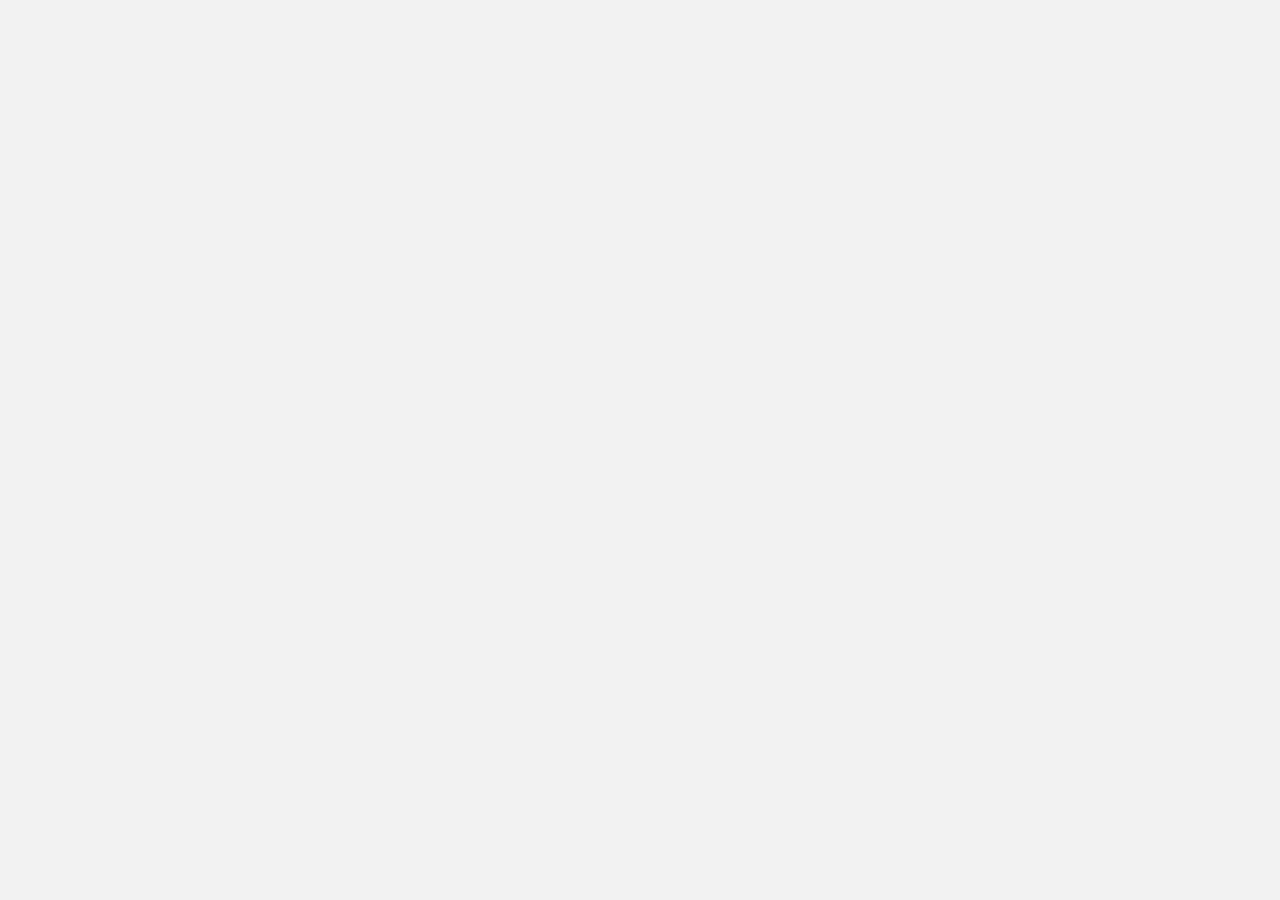
==== commit f5bcd02c: "Deploy from tripulse@99612486f2ec977e5efb656c753a0d385e028f57 Wfontesd/tripulse@99612486f2ec977e5efb" ====
--- a/index.html
+++ b/index.html
@@ -11,7 +11,11 @@
 .css-g5y9jx{align-content:flex-start;align-items:stretch;background-color:rgba(0,0,0,0.00);border:0 solid black;box-sizing:border-box;display:flex;flex-basis:auto;flex-direction:column;flex-shrink:0;list-style:none;margin:0px;min-height:0px;min-width:0px;padding:0px;position:relative;text-decoration:none;z-index:0;}
 [stylesheet-group="2"]{}
 .r-11mg6pl{border-bottom-color:rgba(255,255,255,1.00);border-left-color:rgba(255,255,255,1.00);border-right-color:rgba(255,255,255,1.00);border-top-color:rgba(255,255,255,1.00);}
+.r-1297phv{flex:23;}
+.r-12jinhe{border-bottom-color:rgba(125,255,90,1.00);border-left-color:rgba(125,255,90,1.00);border-right-color:rgba(125,255,90,1.00);border-top-color:rgba(125,255,90,1.00);}
 .r-13awgt0{flex:1;}
+.r-141ycf2{border-bottom-color:rgba(26,59,88,1.00);border-left-color:rgba(26,59,88,1.00);border-right-color:rgba(26,59,88,1.00);border-top-color:rgba(26,59,88,1.00);}
+.r-1a5k491{border-bottom-color:rgba(40,99,143,1.00);border-left-color:rgba(40,99,143,1.00);border-right-color:rgba(40,99,143,1.00);border-top-color:rgba(40,99,143,1.00);}
 .r-1awa8pu{border-bottom-color:rgba(101,119,134,1.00);border-left-color:rgba(101,119,134,1.00);border-right-color:rgba(101,119,134,1.00);border-top-color:rgba(101,119,134,1.00);}
 .r-1bq2mok{margin:3px;}
 .r-1d4xg89{border-bottom-color:rgba(170,184,194,1.00);border-left-color:rgba(170,184,194,1.00);border-right-color:rgba(170,184,194,1.00);border-top-color:rgba(170,184,194,1.00);}
@@ -19,37 +23,50 @@
 .r-1f0042m{border-bottom-left-radius:5px;border-bottom-right-radius:5px;border-top-left-radius:5px;border-top-right-radius:5px;}
 .r-1j16mh1{border-bottom-left-radius:100%;border-bottom-right-radius:100%;border-top-left-radius:100%;border-top-right-radius:100%;}
 .r-1jkafct{border-bottom-left-radius:2px;border-bottom-right-radius:2px;border-top-left-radius:2px;border-top-right-radius:2px;}
+.r-1jpsqfp{border-bottom-color:rgba(255,59,219,1.00);border-left-color:rgba(255,59,219,1.00);border-right-color:rgba(255,59,219,1.00);border-top-color:rgba(255,59,219,1.00);}
 .r-1jyn79y{border-bottom-color:rgba(0,150,136,1.00);border-left-color:rgba(0,150,136,1.00);border-right-color:rgba(0,150,136,1.00);border-top-color:rgba(0,150,136,1.00);}
+.r-1kj0ap6{border-bottom-color:rgba(201,255,66,1.00);border-left-color:rgba(201,255,66,1.00);border-right-color:rgba(201,255,66,1.00);border-top-color:rgba(201,255,66,1.00);}
 .r-1nvfo48{border-bottom-color:rgba(46,230,255,1.00);border-left-color:rgba(46,230,255,1.00);border-right-color:rgba(46,230,255,1.00);border-top-color:rgba(46,230,255,1.00);}
+.r-1oqcu8e{padding:15px;}
 .r-1pcd2l5{padding:20px;}
 .r-1phboty{border-bottom-style:solid;border-left-style:solid;border-right-style:solid;border-top-style:solid;}
 .r-1q9bdsx{border-bottom-left-radius:12px;border-bottom-right-radius:12px;border-top-left-radius:12px;border-top-right-radius:12px;}
 .r-1qsk4np{overflow-x:clip;overflow-y:clip;}
 .r-1rvyss1{border-bottom-color:rgba(255,255,255,0.20);border-left-color:rgba(255,255,255,0.20);border-right-color:rgba(255,255,255,0.20);border-top-color:rgba(255,255,255,0.20);}
+.r-1slz7xr{padding:14px;}
 .r-1sp51qo{padding:10px;}
 .r-1udh08x{overflow-x:hidden;overflow-y:hidden;}
 .r-1uu6nss{padding:5px;}
 .r-1xfd6ze{border-bottom-left-radius:8px;border-bottom-right-radius:8px;border-top-left-radius:8px;border-top-right-radius:8px;}
+.r-2oz4jo{inset:36px;}
 .r-4a18lf{border-bottom-color:rgba(255,0,0,1.00);border-left-color:rgba(255,0,0,1.00);border-right-color:rgba(255,0,0,1.00);border-top-color:rgba(255,0,0,1.00);}
 .r-60ke3l{border-bottom-color:rgba(0,128,0,1.00);border-left-color:rgba(0,128,0,1.00);border-right-color:rgba(0,128,0,1.00);border-top-color:rgba(0,128,0,1.00);}
+.r-6ncur5{border-bottom-left-radius:18px;border-bottom-right-radius:18px;border-top-left-radius:18px;border-top-right-radius:18px;}
 .r-6t2glc{border-bottom-left-radius:40px;border-bottom-right-radius:40px;border-top-left-radius:40px;border-top-right-radius:40px;}
 .r-9x6qib{border-bottom-color:rgba(204,214,221,1.00);border-left-color:rgba(204,214,221,1.00);border-right-color:rgba(204,214,221,1.00);border-top-color:rgba(204,214,221,1.00);}
 .r-crgep1{margin:0px;}
 .r-d045u9{border-bottom-width:2px;border-left-width:2px;border-right-width:2px;border-top-width:2px;}
 .r-d23pfw{padding:24px;}
+.r-dta0w2{flex:2;}
 .r-edyy15{padding:8px;}
 .r-eg6o18{border-bottom-style:dashed;border-left-style:dashed;border-right-style:dashed;border-top-style:dashed;}
 .r-fx7oqy{border-bottom-color:rgba(0,0,255,1.00);border-left-color:rgba(0,0,255,1.00);border-right-color:rgba(0,0,255,1.00);border-top-color:rgba(0,0,255,1.00);}
 .r-krxsd3{display:-webkit-box;}
+.r-lgvlli{flex:3;}
+.r-m4xtxi{border-bottom-color:rgba(24,60,96,1.00);border-left-color:rgba(24,60,96,1.00);border-right-color:rgba(24,60,96,1.00);border-top-color:rgba(24,60,96,1.00);}
+.r-n7vd2b{border-bottom-color:rgba(39,80,116,1.00);border-left-color:rgba(39,80,116,1.00);border-right-color:rgba(39,80,116,1.00);border-top-color:rgba(39,80,116,1.00);}
 .r-rs99b7{border-bottom-width:1px;border-left-width:1px;border-right-width:1px;border-top-width:1px;}
 .r-t60dpp{padding:0px;}
 .r-wg31gx{border-bottom-color:rgba(49,53,56,1.00);border-left-color:rgba(49,53,56,1.00);border-right-color:rgba(49,53,56,1.00);border-top-color:rgba(49,53,56,1.00);}
 .r-xoduu5{display:inline-flex;}
+.r-y120je{flex:54;}
 .r-ywje51{margin:auto;}
 .r-z2wwpe{border-bottom-left-radius:4px;border-bottom-right-radius:4px;border-top-left-radius:4px;border-top-right-radius:4px;}
+.r-zyvigs{border-bottom-color:rgba(40,120,151,1.00);border-left-color:rgba(40,120,151,1.00);border-right-color:rgba(40,120,151,1.00);border-top-color:rgba(40,120,151,1.00);}
 [stylesheet-group="2.1"]{}
 .r-11f147o{padding-bottom:8px;padding-top:8px;}
 .r-11gswi8{padding-left:3px;padding-right:3px;}
+.r-1559e4e{padding-bottom:2px;padding-top:2px;}
 .r-17q4wm6{margin-left:5px;margin-right:5px;}
 .r-184id4b{margin-bottom:12px;margin-top:12px;}
 .r-18c5d7m{padding-left:6px;padding-right:6px;}
@@ -58,8 +75,10 @@
 .r-1mmae3n{padding-bottom:12px;padding-top:12px;}
 .r-1ntr0p{padding-left:5px;padding-right:5px;}
 .r-1rsorjc{padding-left:36px;padding-right:36px;}
+.r-1ubuhtd{padding-left:10px;padding-right:10px;}
 .r-1yd117h{padding-bottom:7px;padding-top:7px;}
 .r-3o4zer{padding-left:12px;padding-right:12px;}
+.r-c6ipad{padding-left:7px;padding-right:7px;}
 .r-cnw61z{padding-bottom:4px;padding-top:4px;}
 .r-cxgwc0{padding-left:24px;padding-right:24px;}
 .r-f8sm7e{margin-left:auto;margin-right:auto;}
@@ -71,6 +90,7 @@
 .r-u9wvl5{padding-left:20px;padding-right:20px;}
 .r-ugi1tw{padding-left:5%;padding-right:5%;}
 .r-w7s2jr{padding-bottom:16px;padding-top:16px;}
+.r-xjggfu{padding-bottom:3px;padding-top:3px;}
 .r-ytbthy{padding-bottom:10px;padding-top:10px;}
 [stylesheet-group="2.2"]{}
 .r-10s2tm5{left:0%;}
@@ -95,43 +115,63 @@
 .r-wizibn{margin-left:5px;}
 [stylesheet-group="3"]{}
 .r-105ug2t{pointer-events:auto!important;}
+.r-109y4c4{height:1px;}
+.r-10b5y5f{letter-spacing:1.4px;}
 .r-10ptun7{height:16px;}
 .r-10v3vxq{transform:scaleX(-1);}
 .r-10x49cs{font-size:10px;}
 .r-10xqauy{padding-top:env(safe-area-inset-top);}
+.r-11hcqdl{background-color:rgba(6,16,31,0.91);}
 .r-11j9u27{visibility:hidden;}
 .r-11mpjr4{background-color:rgba(223,223,223,1.00);}
 .r-11udlyb{background-color:rgba(0,150,136,1.00);}
 .r-11v9fek{min-width:180px;}
 .r-11yh6sk{overflow-x:hidden;}
 .r-12f6czt{top:17px;}
+.r-12rgx7y{width:7px;}
 .r-12vffkv>* {pointer-events:auto;}
 .r-12vffkv{pointer-events:none!important;}
+.r-12ym1je{width:18px;}
+.r-12zql0c{color:rgba(213,232,243,1.00);}
 .r-135wba7{line-height:24px;}
 .r-13aq9py{animation-name:r-1iq689l;}
+.r-13nqf9o{right:6px;}
 .r-13qz1uu{width:100%;}
 .r-13tjlyg{transition-duration:0.1s;}
+.r-13x2rd8{top:48%;}
 .r-144uupt{left:2px;}
 .r-1472mwg{height:24px;}
 .r-14gqq1x{margin-top:4px;}
+.r-14ijz5o{font-size:38px;}
 .r-14lw9ot{background-color:rgba(255,255,255,1.00);}
 .r-14sbq61{background-color:rgba(33,150,243,1.00);}
 .r-150rngu{-webkit-overflow-scrolling:touch;}
+.r-157zott{letter-spacing:1.6px;}
+.r-1599tul{gap:3px;}
+.r-15d164r{margin-bottom:10px;}
+.r-1677hl4{top:6px;}
 .r-16y2uox{flex-grow:1;}
 .r-173mn98{align-self:flex-end;}
 .r-173mzie{transform:scaleY(-1);}
 .r-1777fci{justify-content:center;}
 .r-17bb2tj{animation-duration:0.75s;}
+.r-17hmhgr{transform:rotate(45deg);}
 .r-17leim2{background-repeat:repeat;}
+.r-17okwrb{background-color:rgba(40,12,53,1.00);}
 .r-17s6mgv{justify-content:flex-end;}
 .r-17tb59b{opacity:0.7;}
 .r-17tloay{opacity:0.6;}
 .r-17u3ijr{background-color:rgba(155,161,166,0.27);}
+.r-17zuvw2{background-color:rgba(8,25,44,1.00);}
 .r-184en5c{z-index:1;}
+.r-185ki1l{color:rgba(143,185,207,1.00);}
 .r-18nhz7w{top:-3px;}
 .r-18u1ve8{color:rgba(255,255,255,0.40);}
 .r-18u37iz{flex-direction:row;}
+.r-18ui463{background-color:rgba(17,66,91,1.00);}
+.r-18yzcnr{height:22px;}
 .r-19oahor{font-size:64px;}
+.r-19r33im{letter-spacing:1.2px;}
 .r-19wmn03{width:20px;}
 .r-19z077z{touch-action:none;}
 .r-1a2p6p6{-webkit-text-decoration-style:solid;text-decoration-style:solid;}
@@ -142,16 +182,25 @@
 .r-1awozwy{align-items:center;}
 .r-1ay1djp{animation-duration:1s;}
 .r-1b43r93{font-size:14px;}
+.r-1ba5aag{color:rgba(255,138,228,1.00);}
+.r-1bymd8e{margin-top:2px;}
+.r-1byouvs{letter-spacing:0.4px;}
 .r-1c6unfx{forced-color-adjust:none;}
 .r-1c85bru{width:270px;}
+.r-1cm7zt9{letter-spacing:0.7px;}
 .r-1cmwbt1{gap:8px;}
+.r-1cozz{width:17%;}
+.r-1d09ksm{align-items:baseline;}
 .r-1d2f490{left:0px;}
 .r-1d5kdc7{flex-direction:column-reverse;}
 .r-1ddef8g{-webkit-text-decoration-line:underline;text-decoration-line:underline;}
 .r-1dernwh{height:70%;}
 .r-1dvfd7p{background-color:rgba(2,5,14,0.80);}
 .r-1ei5mc7{cursor:inherit;}
+.r-1ei8zqk{background-color:rgba(2,6,19,0.79);}
+.r-1ejbbp7{top:18%;}
 .r-1enofrn{font-size:12px;}
+.r-1eqzzgk{background-color:rgba(7,19,34,1.00);}
 .r-1euycsn{flex-direction:row-reverse;}
 .r-1ewcgjf{box-shadow:0px 1px 3px rgba(0,0,0,0.5);}
 .r-1ff274t{text-align:right;}
@@ -159,75 +208,117 @@
 .r-1g80hic{opacity:0.8;}
 .r-1ge9hsw{max-width:960px;}
 .r-1ghxqbu{font-variant:tabular-nums;}
+.r-1gumw5q{top:12%;}
 .r-1h0z5md{justify-content:flex-start;}
 .r-1habvwh{align-items:flex-start;}
+.r-1hjwoze{height:18px;}
+.r-1hlnpa{height:3px;}
+.r-1hxbrd1{gap:1px;}
 .r-1i10wst{font-size:18px;}
 .r-1i6wzkk{-moz-transition-property:opacity;-webkit-transition-property:opacity;transition-property:opacity;}
 .r-1i71y14{gap:14px;}
 .r-1i9qp3d{bottom:6px;}
+.r-1ik7gap{background-color:rgba(20,8,42,0.94);}
 .r-1ikidpy{letter-spacing:0.5px;}
 .r-1iln25a{word-wrap:normal;}
 .r-1inkyih{font-size:17px;}
+.r-1iqph7i{background-color:rgba(6,24,44,0.95);}
 .r-1iusvr4{flex-basis:0px;}
+.r-1j6l8hp{width:20%;}
 .r-1j7c5lt{color:rgba(46,230,255,1.00);}
 .r-1janqcz{width:16px;}
+.r-1jg9483{width:8px;}
 .r-1jkjb{margin-left:8px;}
 .r-1jy2w8o{top:1px;}
+.r-1k5fq97{letter-spacing:6px;}
 .r-1kb76zh{margin-right:8px;}
 .r-1kfrs79{font-weight:600;}
 .r-1kihuf0{align-self:center;}
 .r-1ld3bg{top:-4px;}
 .r-1ldzwu0{animation-timing-function:linear;}
 .r-1loqt21{cursor:pointer;}
+.r-1lullxq{width:23%;}
+.r-1lybf8k{letter-spacing:1.1px;}
 .r-1mlwlqe{flex-basis:auto;}
 .r-1mrlafo{background-position:0;}
 .r-1muvv40{animation-iteration-count:infinite;}
 .r-1niwhzg{background-color:rgba(0,0,0,0.00);}
 .r-1nlw0im{bottom:8px;}
 .r-1no09lo{margin-top:28px;}
+.r-1noe99l{margin-top:4%;}
 .r-1nxhmzv{margin-bottom:28px;}
 .r-1ny4l3l{outline-style:none;}
 .r-1ocf4r9{scroll-snap-type:y mandatory;}
+.r-1od2jal{font-weight:300;}
 .r-1onu96p{border-curve:continuous;}
 .r-1oszu61{align-items:stretch;}
 .r-1otgn73{touch-action:manipulation;}
+.r-1ozsyd3{height:7px;}
+.r-1p09l1k{color:rgba(200,164,255,1.00);}
 .r-1p0dtai{bottom:0px;}
 .r-1pi2tsx{height:100%;}
 .r-1pm8pkb{font-family:Courier;}
 .r-1pwcm00{color:rgba(223,252,255,1.00);}
+.r-1pxzcay{bottom:3%;}
 .r-1qd0xha{font-family:-apple-system,BlinkMacSystemFont,"Segoe UI",Roboto,Helvetica,Arial,sans-serif;}
+.r-1qhwvkn{background-color:rgba(168,201,215,0.40);}
 .r-1qulhi1{animation-name:r-1pzkwqh;}
 .r-1r4fvd0{color:rgba(82,169,255,1.00);}
 .r-1r74h94{left:8px;}
 .r-1r8g8re{height:36px;}
 .r-1rnoaur{overflow-y:auto;}
+.r-1rpp65x{box-shadow:0px 0px 4px rgba(255,255,255,0.90);}
+.r-1s2bzr4{margin-top:12px;}
+.r-1s2klps{background-color:rgba(9,24,45,1.00);}
 .r-1s3egr7{z-index:100;}
 .r-1sg8ghl{z-index:1000;}
+.r-1smd7e2{letter-spacing:0.8px;}
 .r-1ssbvtb{gap:12px;}
 .r-1sxrcry{background-size:auto;}
+.r-1t7zxhp{width:9px;}
+.r-1tzfx1g{color:rgba(237,251,255,1.00);}
 .r-1udbk01{text-overflow:ellipsis;}
 .r-1ui5ee8{font-size:32px;}
+.r-1ujkv8a{aspect-ratio:1;}
+.r-1uobbhr{background-color:rgba(255,43,207,1.00);}
+.r-1upy0dh{letter-spacing:2px;}
+.r-1vn4983{color:rgba(157,255,176,1.00);}
 .r-1vr29t4{font-weight:800;}
 .r-1w6e6rj{flex-wrap:wrap;}
 .r-1wbh5a2{flex-shrink:1;}
+.r-1wn0vs6{background-color:rgba(11,31,56,1.00);}
+.r-1wnm6qf{flex-basis:23%;}
+.r-1wq0hxt{box-shadow:0px 0px 30px rgba(255,59,219,0.80);}
 .r-1wtj0ep{justify-content:space-between;}
 .r-1wyyakw{z-index:-1;}
+.r-1x35g6{font-size:24px;}
 .r-1xcajam{position:fixed;}
 .r-1xnzce8{-moz-user-select:text;-webkit-user-select:text;user-select:text;}
 .r-1xpsq9i{box-shadow:0px 3px 3px rgba(0, 0, 0, 0.33);}
 .r-1xzupcd{width:13px;}
 .r-1yef0xd{animation-name:r-11cv4x;}
+.r-1yyx0yc{background-color:rgba(108,22,134,0.53);}
+.r-25kp3t{min-width:34px;}
 .r-2eszeu::-webkit-scrollbar{display:none}
 .r-2eszeu{scrollbar-width:none;}
+.r-2hl2td{color:rgba(127,168,191,1.00);}
 .r-30o5oe{-moz-appearance:none;-ms-appearance:none;-webkit-appearance:none;appearance:none;}
+.r-31yadp{width:27%;}
 .r-356f0p{letter-spacing:0.35px;}
+.r-3b040n{letter-spacing:0.6px;}
+.r-3da1kt{height:8px;}
 .r-3mc0re{right:8px;}
 .r-3s2u2q{white-space:nowrap;}
+.r-409h4i{text-shadow:0px 0px 18px rgba(255,43,207,1.00);}
 .r-417010{z-index:0;}
+.r-432wen{width:3px;}
 .r-4gszlv{background-size:cover;}
 .r-4m99jg{max-width:320px;}
 .r-4v7adb{height:5px;}
+.r-580adz{gap:5px;}
+.r-5orghg{width:34px;}
 .r-5oul0u{margin-bottom:8px;}
+.r-5pe3ug{bottom:14%;}
 .r-5zdcdu{color:rgba(245,251,255,1.00);}
 .r-60vfwk{min-width:1px;}
 .r-633pao>* {pointer-events:none;}
@@ -238,54 +329,82 @@
 .r-6taxm2::-moz-placeholder{color:var(--placeholderTextColor);opacity:1;}
 .r-6taxm2::-webkit-input-placeholder{color:var(--placeholderTextColor);opacity:1;}
 .r-6taxm2::placeholder{color:var(--placeholderTextColor);opacity:1;}
+.r-6u9bww{color:rgba(240,184,244,1.00);}
 .r-726pan{width:31px;}
+.r-73vj8x{box-shadow:0px 0px 12px rgba(0,221,255,0.24);}
 .r-76blku{height:21px;}
+.r-7b10hs{letter-spacing:0.9px;}
 .r-7cikom{font-size:inherit;}
+.r-7ptqe7{line-height:23px;}
 .r-7q8q6z{cursor:default;}
+.r-7xf0t0{color:rgba(255,90,208,1.00);}
+.r-7zjnbh{background-color:rgba(5,8,20,0.63);}
 .r-89umd1{letter-spacing:3px;}
 .r-8akbws{-webkit-box-orient:vertical;}
 .r-8ay8q1{letter-spacing:0.1px;}
+.r-8iq6g1{width:52%;}
 .r-97e31f{padding-bottom:env(safe-area-inset-bottom);}
+.r-9aw3ui{gap:4px;}
 .r-9daxd3{animation-duration:250ms;}
+.r-9qps16{width:34%;}
 .r-a023e6{font-size:15px;}
 .r-adyw6z{font-size:20px;}
 .r-agouwx{transform:translateZ(0);}
 .r-ah5dr5>* {pointer-events:none;}
 .r-ah5dr5{pointer-events:auto!important;}
 .r-aruset{font-weight:200;}
+.r-b4l0yp{box-shadow:0px 0px 14px rgba(0,0,0,0.85);}
+.r-b88u0q{font-weight:700;}
+.r-bcqeeo{min-width:0px;}
 .r-bi4vy9{transform:translateY(100%);}
+.r-bj4jp{opacity:0.14;}
 .r-bn78nt{background-color:rgba(2,5,14,1.00);}
+.r-bnwqim{position:relative;}
 .r-bt1l66{min-height:20px;}
 .r-buy8e9{overflow-y:hidden;}
 .r-bv2aro{padding-left:env(safe-area-inset-left);}
 .r-c68hjy{color:rgba(161,161,161,1.00);}
+.r-cp13mg{color:rgba(234,247,255,1.00);}
 .r-cpa5s6{scroll-snap-align:start;}
 .r-cqee49{color:rgba(0,0,0,1.00);}
 .r-d9jaho{left:6px;}
 .r-dkge59{background-color:rgba(170,184,194,1.00);}
 .r-dnmrzs{max-width:100%;}
+.r-dvct77{color:rgba(255,157,157,1.00);}
 .r-eafdt9{transition-duration:0.15s;}
+.r-eb8riy{width:29%;}
 .r-ebwn4k{animation-name:r-q67da2;}
 .r-ehq7j7{background-size:contain;}
 .r-eqz5dr{flex-direction:column;}
 .r-eu3ka{height:40px;}
 .r-evnaw{font-size:22px;}
+.r-f4gmv6{gap:16px;}
 .r-fdjqy7{text-align:left;}
+.r-fyvav4{color:rgba(242,181,242,1.00);}
 .r-g3mlsw{animation-name:r-t2lo5v;}
 .r-ghxds0{transform:translateY(0%);}
 .r-gtdqiz{position:-webkit-sticky;position:sticky;}
+.r-gujq5j{background-color:rgba(3,8,22,0.79);}
 .r-h0d30l{height:28px;}
 .r-hbpseb{line-height:22px;}
+.r-hdaws3{height:4px;}
+.r-hjklzo{line-height:19px;}
 .r-hxflta{padding-right:env(safe-area-inset-right);}
+.r-i933xg{letter-spacing:1.5px;}
 .r-icoktb{opacity:0.5;}
+.r-ifefl9{min-height:0px;}
 .r-ipm5af{top:0px;}
 .r-jwli3a{color:rgba(255,255,255,1.00);}
 .r-k200y{align-self:flex-start;}
+.r-k5y9r7{height:9px;}
 .r-kemksi{background-color:rgba(0,0,0,1.00);}
 .r-kizejy{color:rgba(155,161,166,1.00);}
 .r-knv0ih{margin-top:8px;}
 .r-leqjx2{animation-timing-function:cubic-bezier(0.215, 0.61, 0.355, 1);}
+.r-lk5c7r{opacity:0.38;}
 .r-lltvgl{overflow-x:auto;}
+.r-lmkjk5{color:rgba(255,59,219,1.00);}
+.r-lp5gbp{width:22%;}
 .r-lpb231{height:168px;}
 .r-lrsllp{width:24px;}
 .r-lrvibr{-moz-user-select:none;-webkit-user-select:none;user-select:none;}
@@ -295,40 +414,71 @@
 .r-mro3nb{background-color:rgba(21,23,24,1.00);}
 .r-mvvplf{background-color:rgba(2,5,14,0.85);}
 .r-n6v787{font-size:13px;}
+.r-ng4cse{color:rgba(241,251,255,1.00);}
 .r-o4n3w5{width:23px;}
+.r-o6e10k{width:84%;}
+.r-obd0qt{align-items:flex-end;}
+.r-ocozbr{color:rgba(125,255,90,1.00);}
+.r-ojf8lh{gap:6px;}
 .r-orgf3d{opacity:0;}
+.r-ovu0ai{font-weight:900;}
+.r-p19gj0{background-color:rgba(18,39,64,1.00);}
+.r-p3mkyv{width:78%;}
+.r-p4cbrt{height:49%;}
+.r-pcylsn{color:rgba(95,125,148,1.00);}
+.r-piautj{color:rgba(159,232,255,1.00);}
+.r-pl6hi6{width:24%;}
 .r-pnxk5j{color:rgba(201,217,239,1.00);}
+.r-py74rz{width:36%;}
 .r-q4m81j{text-align:center;}
+.r-qbpyir{color:rgba(201,255,66,1.00);}
 .r-qfi6ny{top:30000px;}
+.r-qhfhe8{top:2%;}
 .r-qklmqi{border-bottom-width:1px;}
 .r-qn3fzs{padding-bottom:24px;}
 .r-qqjak8{font-size:9px;}
+.r-re3ba{color:rgba(182,216,232,1.00);}
 .r-rfq24y{font-size:52px;}
 .r-rjixqe{line-height:20px;}
 .r-rs94m5{background-image:url("[data-uri]");}
+.r-s2c1um{background-color:rgba(7,19,38,0.96);}
+.r-s5r7i3{top:4px;}
+.r-s5t8jt{color:rgba(159,196,216,1.00);}
 .r-s62m2j{animation-timing-function:cubic-bezier(0.47, 0, 0.745, 0.715);}
 .r-sfbmgh{z-index:9999;}
 .r-so7y2g{line-height:64px;}
+.r-svzmjr{background-color:rgba(10,28,16,1.00);}
 .r-tsynxw{text-transform:uppercase;}
 .r-u6sd8q{background-repeat:no-repeat;}
 .r-u8s1d{position:absolute;}
 .r-u92y06{background-color:rgba(255,165,0,1.00);}
+.r-uaa2di{gap:10px;}
 .r-ubezar{font-size:16px;}
+.r-ud0q2t{letter-spacing:1px;}
 .r-uho16t{font-size:34px;}
+.r-v2u3o6{right:4px;}
 .r-vacyoi{padding-bottom:64px;}
 .r-van48c{caret-color:transparent;}
 .r-vboj7i{top:-7px;}
 .r-vvn4in{background-position:center;}
 .r-vw2c0b{font-weight:bold;}
+.r-w1q2ch{background-color:rgba(13,28,7,0.85);}
 .r-wbced{background-color:rgba(3,7,19,1.00);}
+.r-wc24c3{z-index:20;}
 .r-wfqgy4{transition-duration:100ms;}
 .r-ws9h79{left:4px;}
 .r-x11e5r{font-family:SFMono-Regular, Menlo, Monaco, Consolas, "Liberation Mono", "Courier New", monospace;}
 .r-x3cy2q{background-size:100% 100%;}
+.r-xebkkr{text-shadow:0px 0px 12px rgba(255,255,255,1.00);}
 .r-xx3c9p{animation-name:r-imtty0;}
 .r-y7v2we{background-color:rgba(32,36,37,1.00);}
+.r-yc9v9c{width:22px;}
+.r-z5qs1h{gap:2px;}
 .r-z80fyv{height:20px;}
 .r-zchlnj{right:0px;}
+.r-zmhzs6{max-width:70%;}
+.r-zszpjc{color:rgba(139,163,200,1.00);}
+.r-zx6zhi{background-color:rgba(7,20,39,1.00);}
 .r-zz5t5d{font-size:28px;}
 @-webkit-keyframes r-11cv4x{0%{transform:rotate(0deg);}100%{transform:rotate(360deg);}}
 @-webkit-keyframes r-1iq689l{0%{transform:translateY(0%);}100%{transform:translateY(100%);}}
@@ -341,5 +491,5 @@
 @keyframes r-1pzkwqh{0%{transform:translateY(100%);}100%{transform:translateY(0%);}}
 @keyframes r-imtty0{0%{opacity:0;}100%{opacity:1;}}
 @keyframes r-q67da2{0%{transform:translateX(-100%);}100%{transform:translateX(400%);}}
-@keyframes r-t2lo5v{0%{opacity:1;}100%{opacity:0;}}</style><link rel="icon" href="/tripulse-site/favicon.ico"/><script type="module">globalThis.__EXPO_ROUTER_HYDRATE__=true;</script></head><body><div id="root"><div class="css-g5y9jx r-13awgt0"><!--$!--><template></template><!--/$--></div></div><script>if ('serviceWorker' in navigator) window.addEventListener('load', () => navigator.serviceWorker.register('./sw.js'));</script><script src="/tripulse-site/_expo/static/js/web/index-2382adc1d52747d6a3ae5817ac4fe4e8.js" defer></script>
+@keyframes r-t2lo5v{0%{opacity:1;}100%{opacity:0;}}</style><link rel="icon" href="/tripulse-site/favicon.ico"/><script type="module">globalThis.__EXPO_ROUTER_HYDRATE__=true;</script></head><body><div id="root"><div class="css-g5y9jx r-13awgt0"><!--$--><div class="css-g5y9jx r-13awgt0"><div class="css-g5y9jx" style="flex:1"><div style="position:absolute;left:0;right:0;top:0;bottom:0;pointer-events:none;visibility:hidden"></div><div class="css-g5y9jx r-13awgt0"><div class="css-g5y9jx r-13awgt0 r-1p0dtai r-1d2f490 r-u8s1d r-zchlnj r-ipm5af" style="background-color:rgba(242,242,242,1.00);display:flex"><div class="css-g5y9jx r-13awgt0"><div class="css-g5y9jx r-13awgt0"><!--$!--><template></template><!--/$--></div></div></div></div></div></div><!--/$--></div></div><script>if ('serviceWorker' in navigator) window.addEventListener('load', () => navigator.serviceWorker.register('./sw.js'));</script><script src="/tripulse-site/_expo/static/js/web/index-8715048ba089fabd051059079d966964.js" defer></script>
 </body></html>
